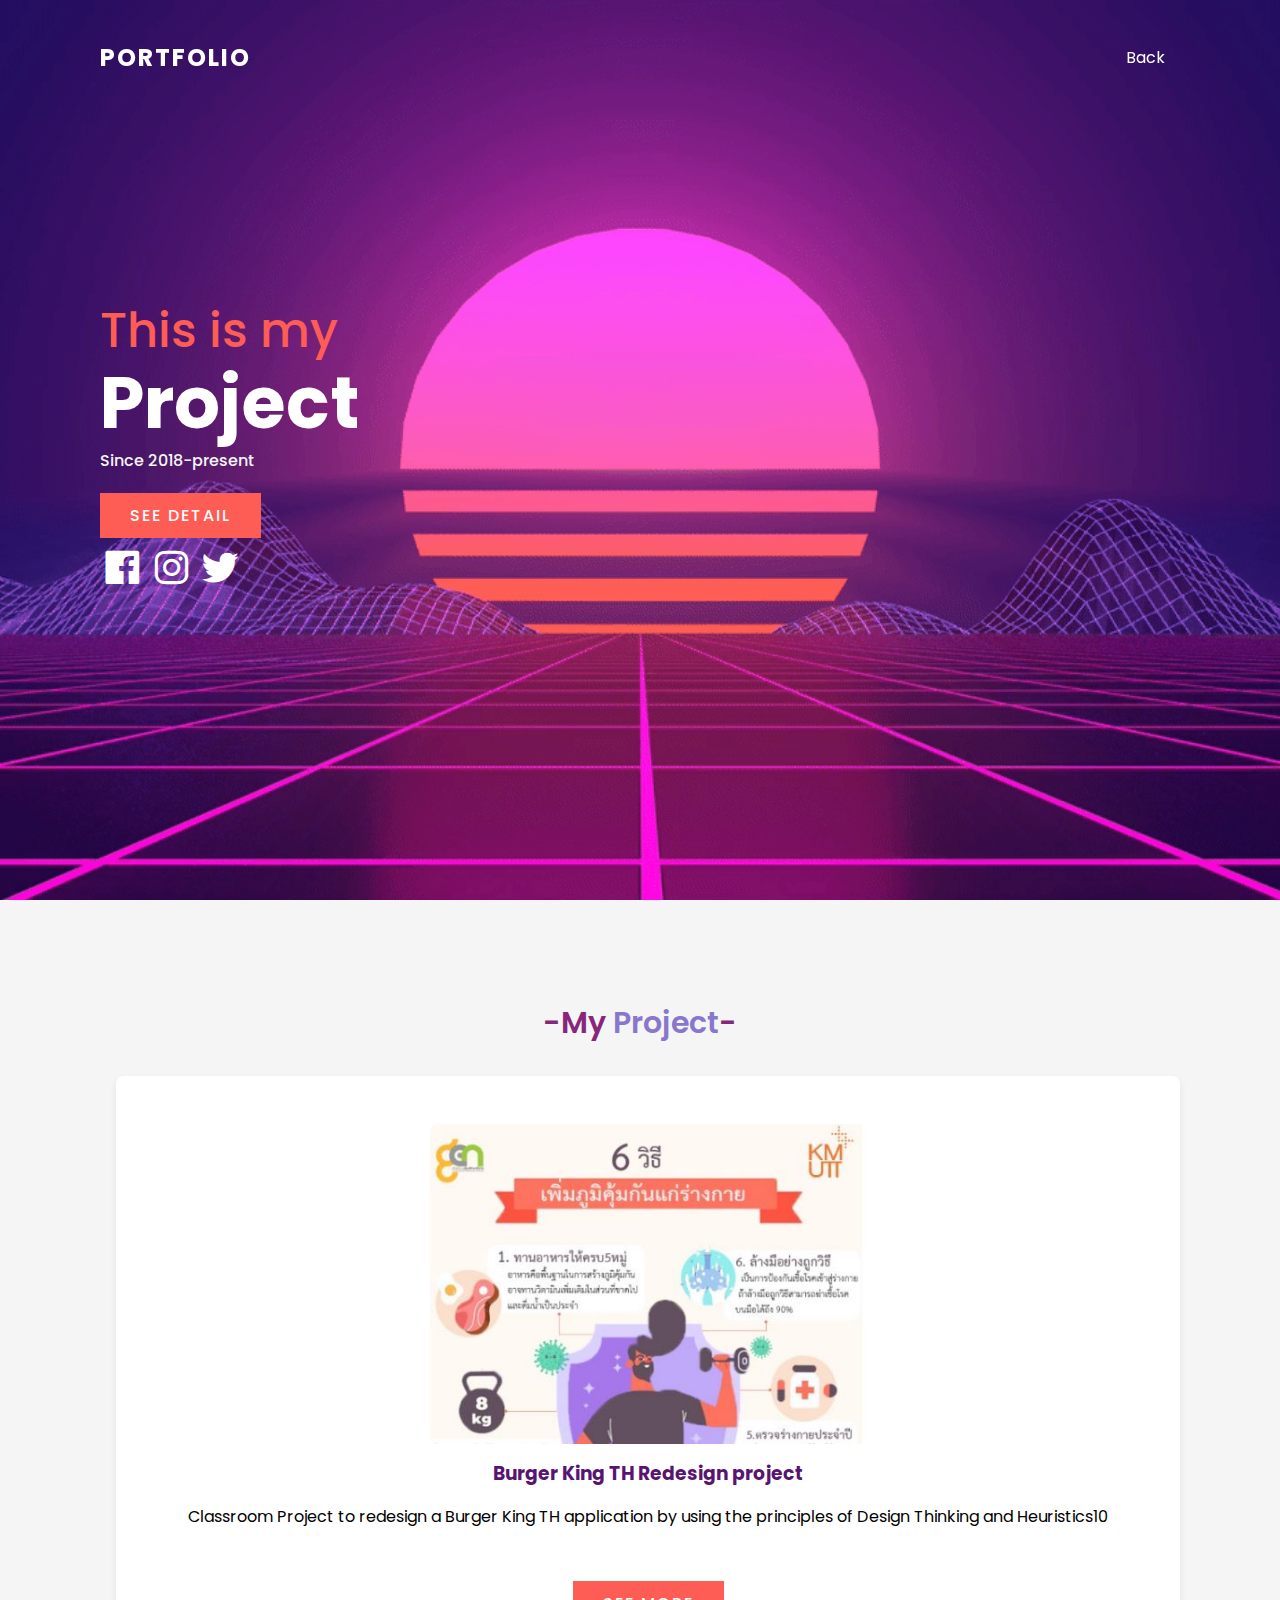
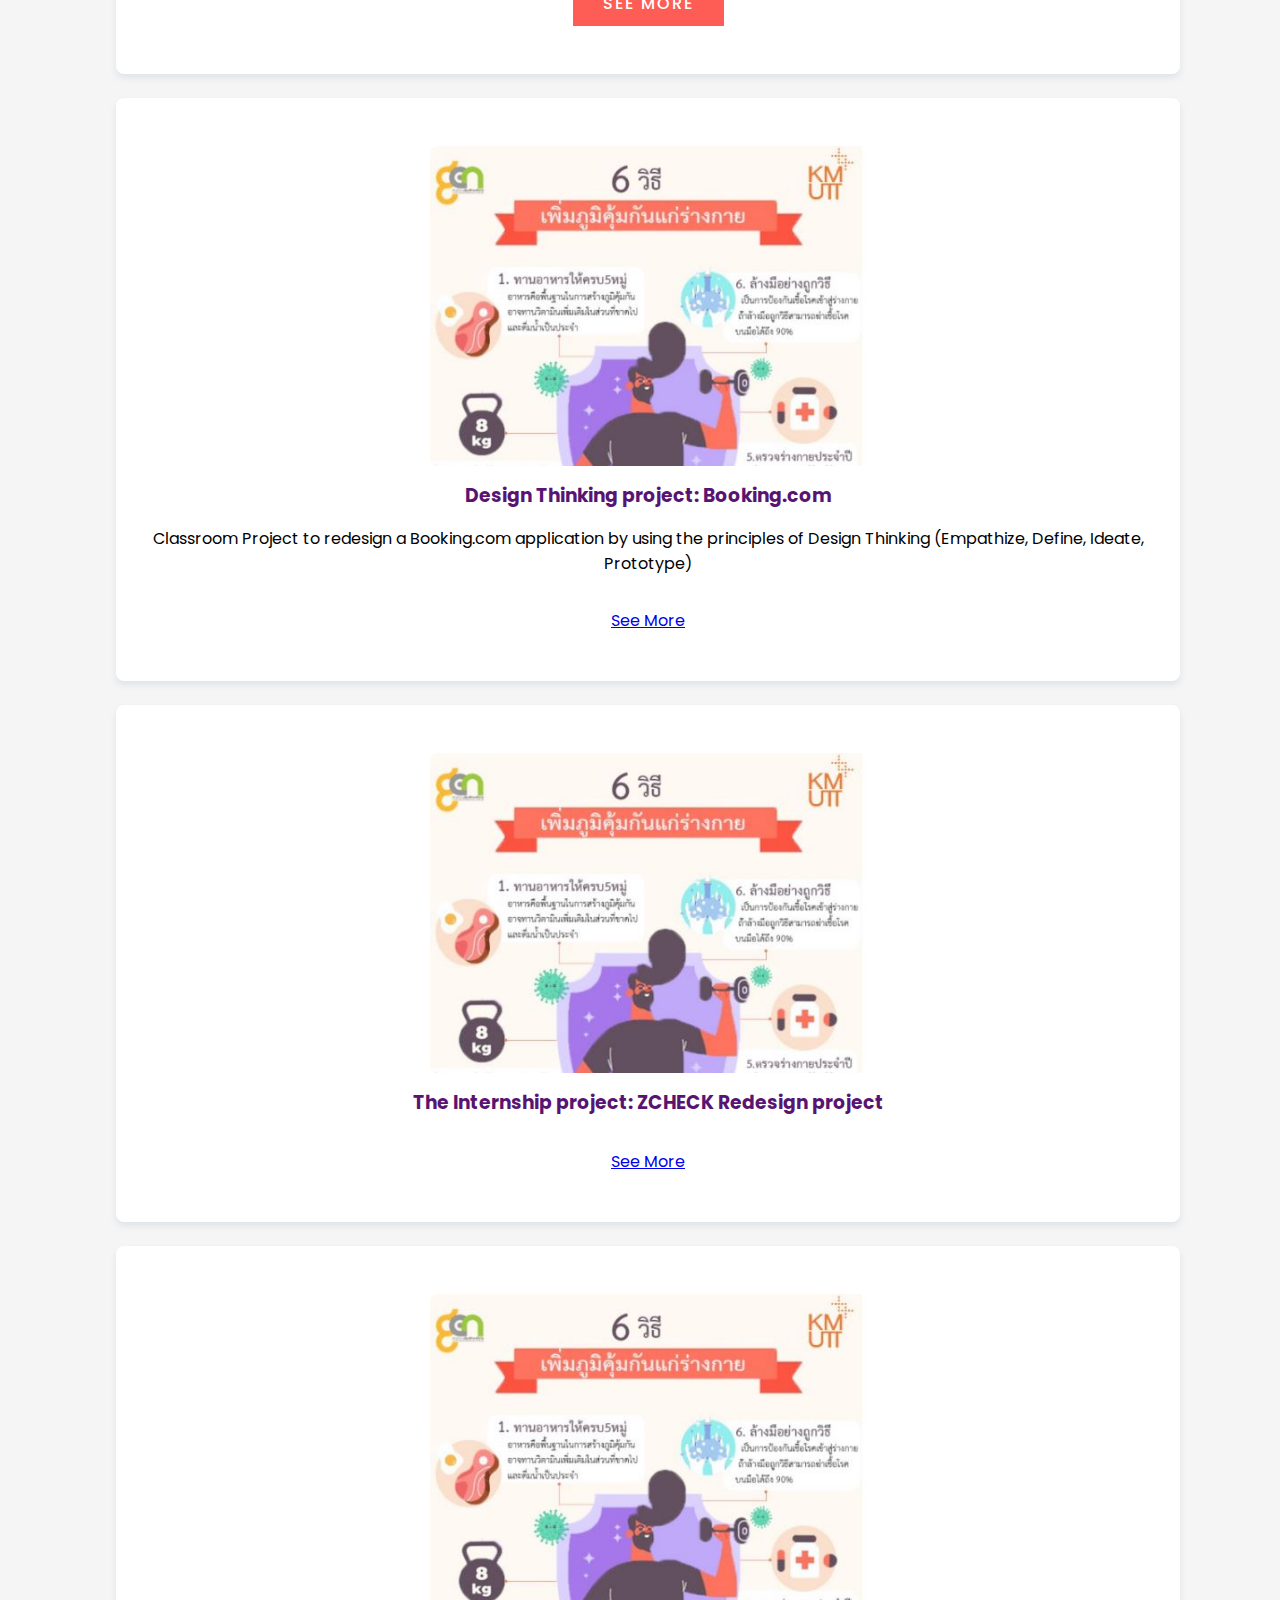
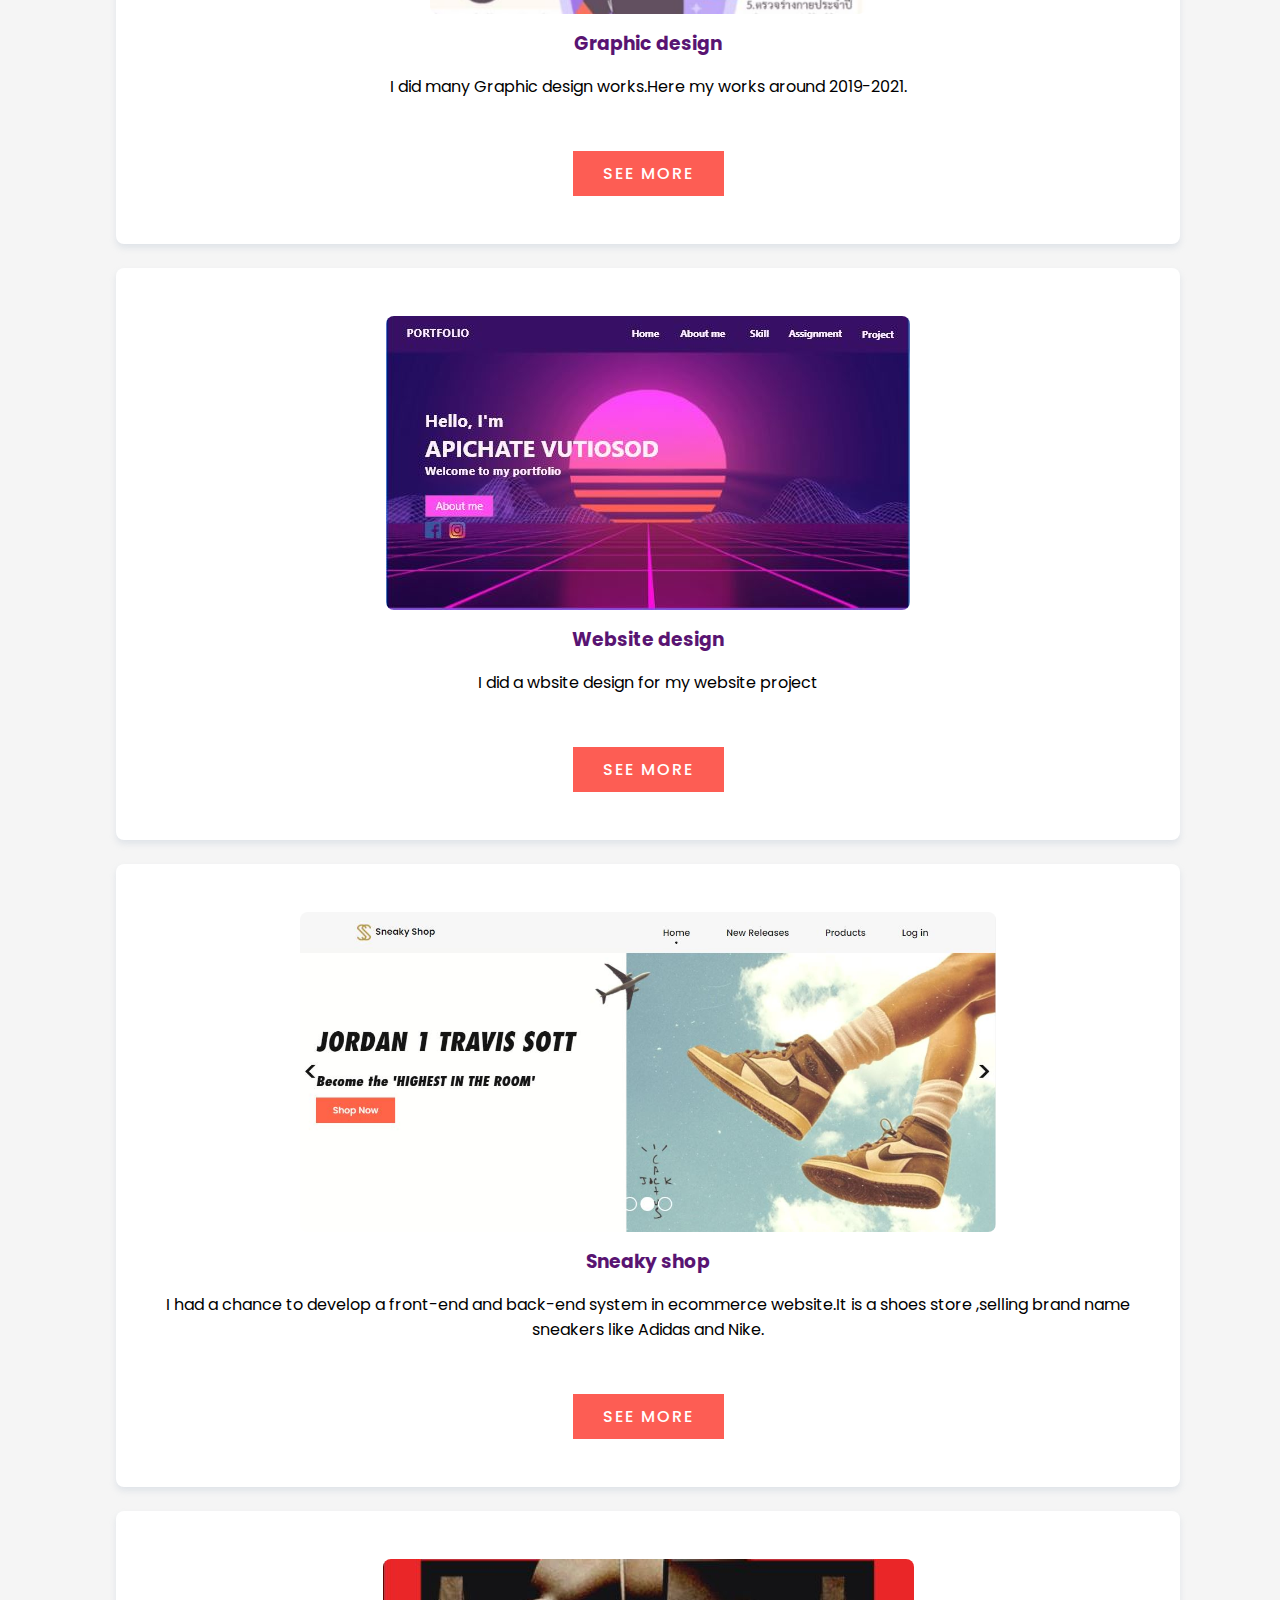
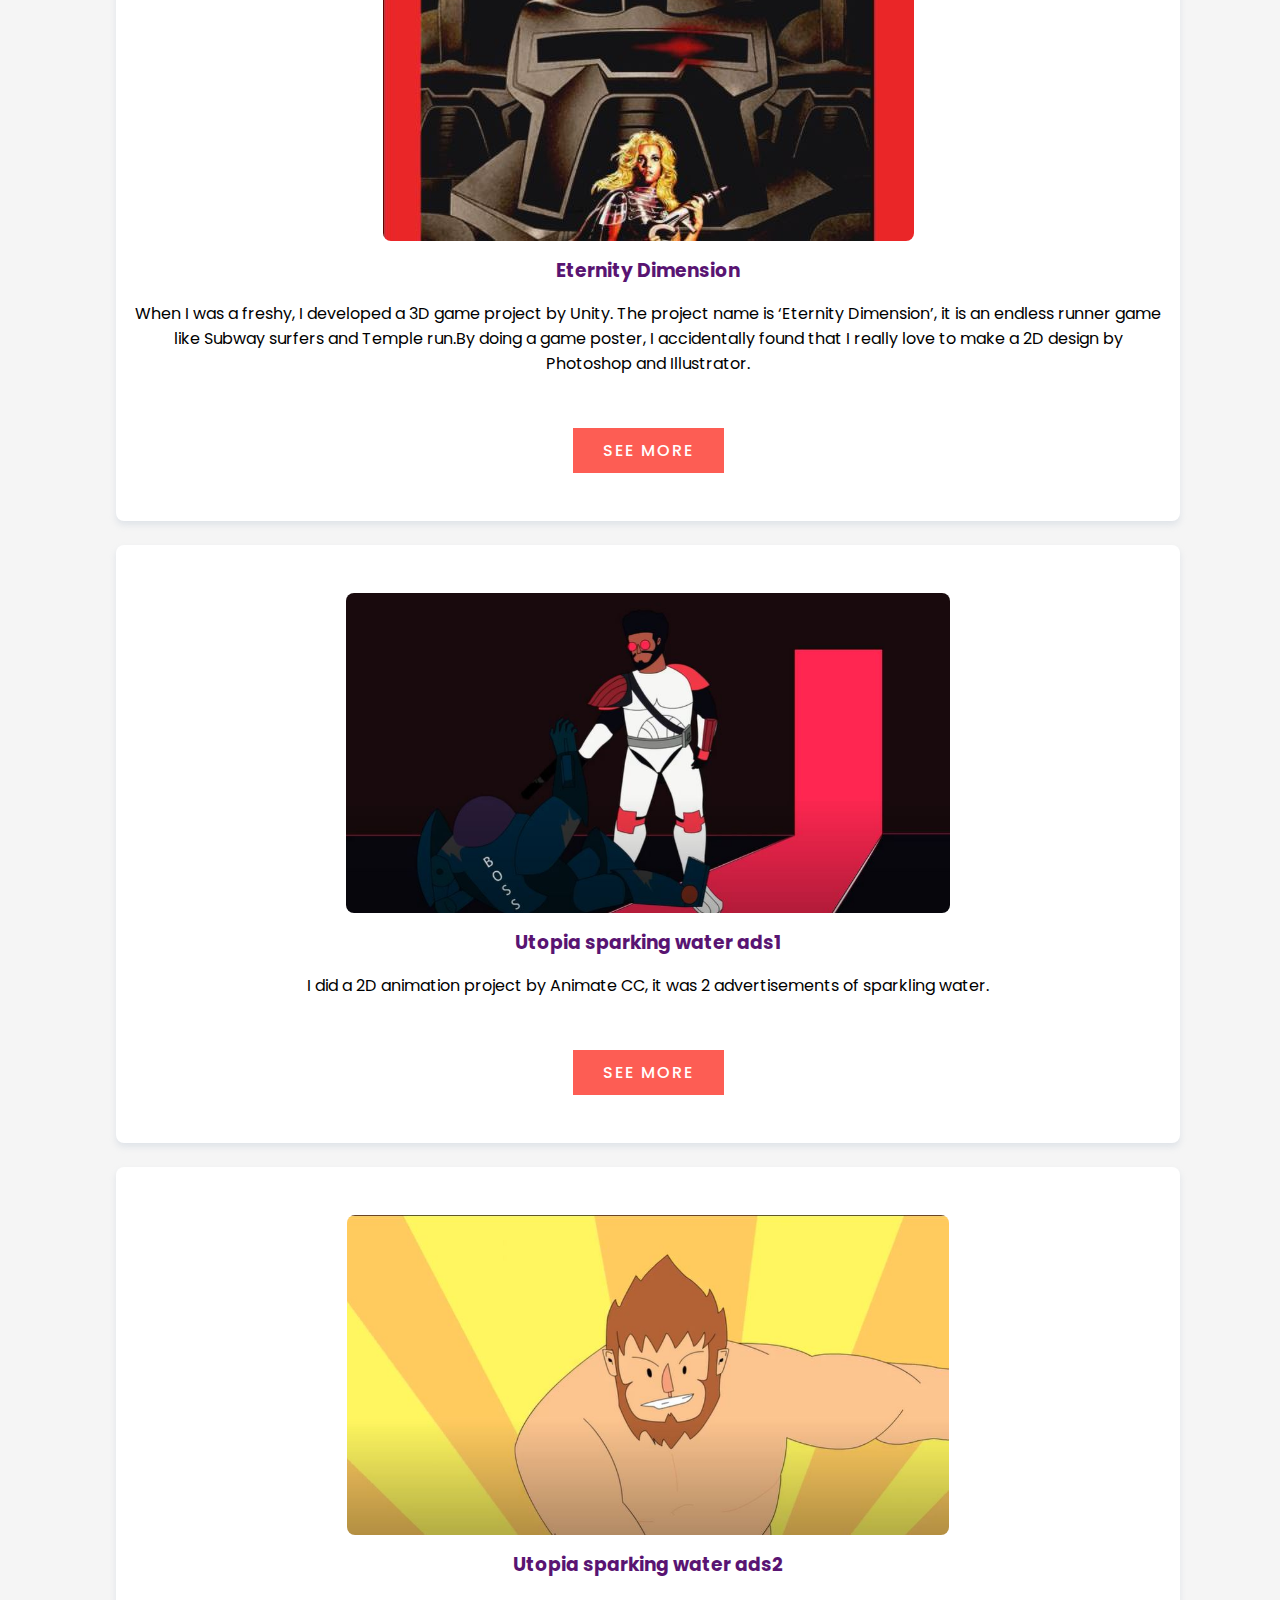
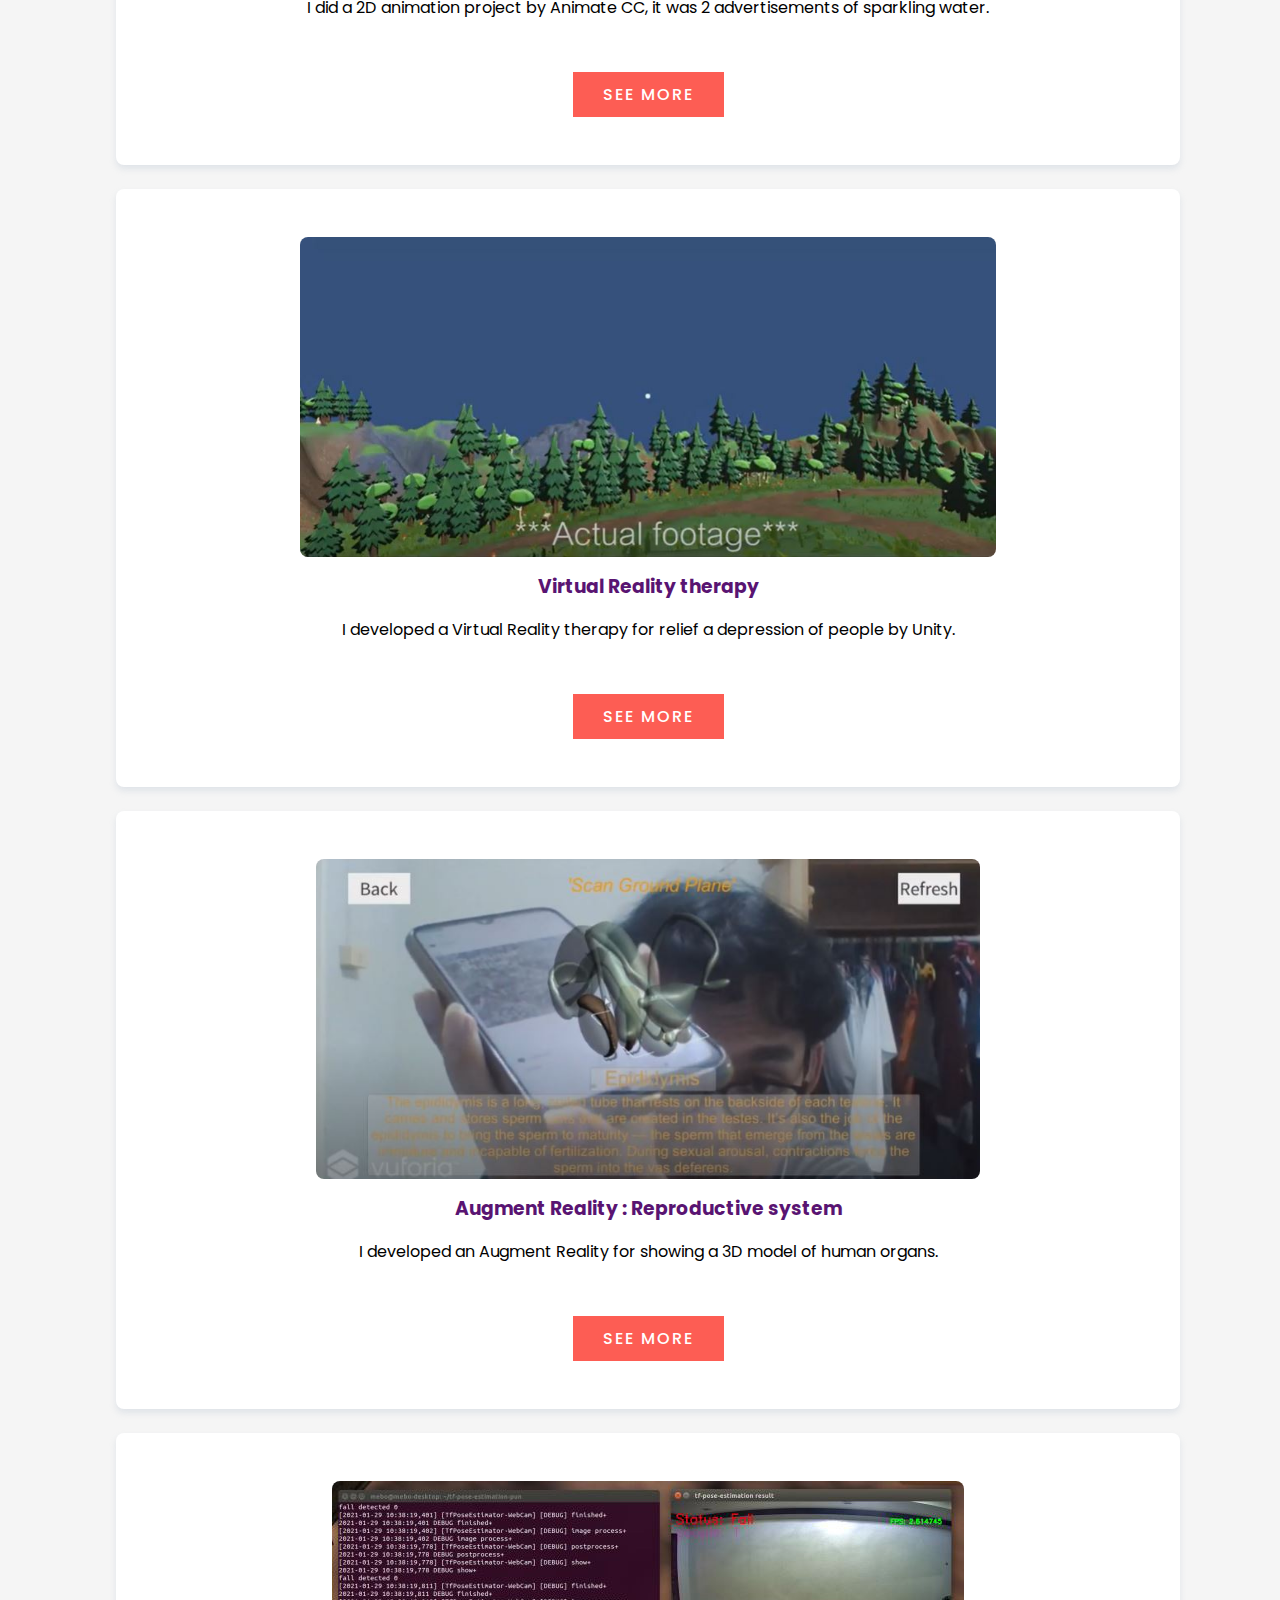
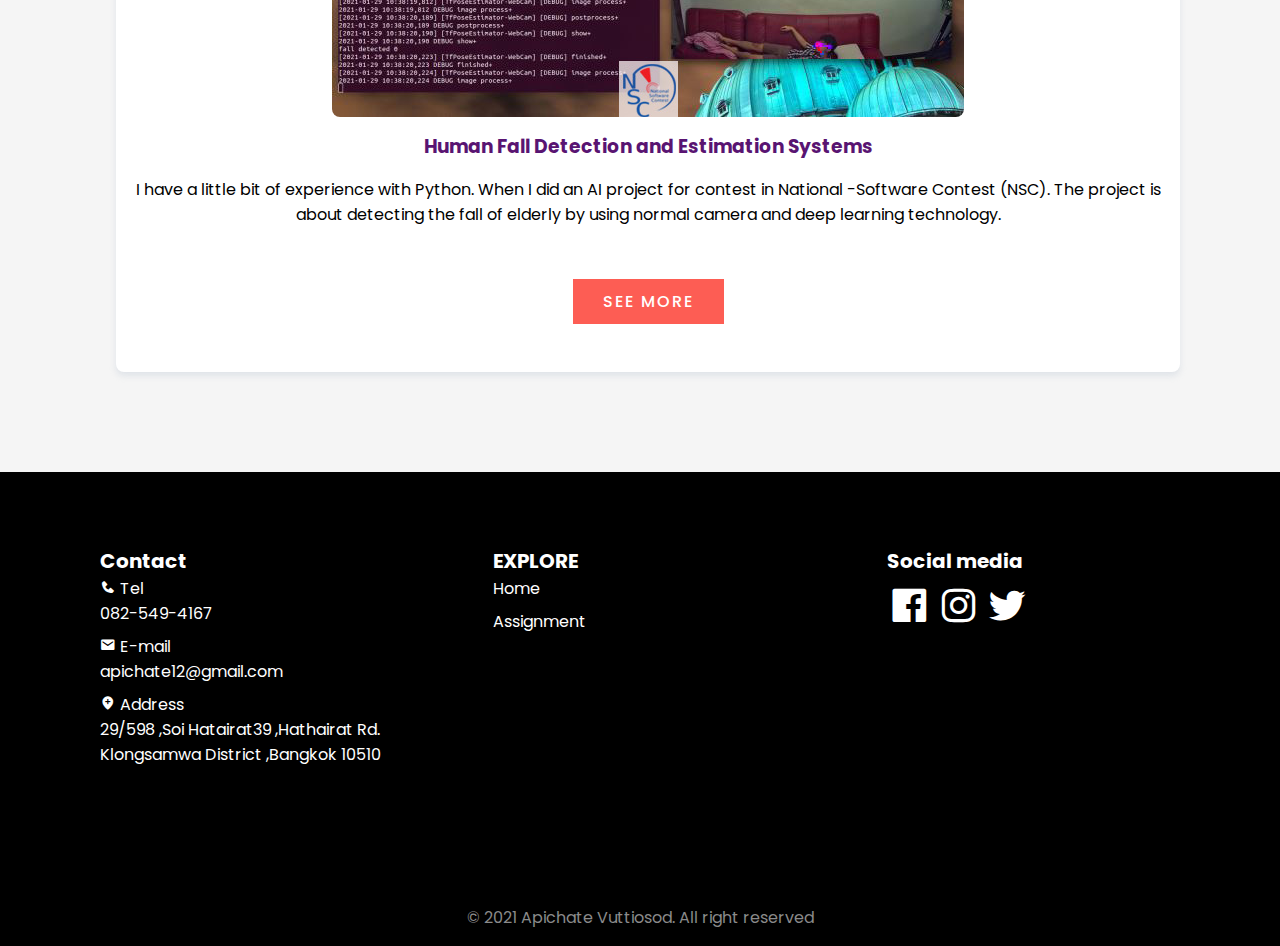
==== project.html @ 499af46f "Update project.html" ====
<!DOCTYPE html>
<html lang="en">
<head>
    <meta charset="UTF-8">
    <meta http-equiv="X-UA-Compatible" content="IE=edge">
    <meta name="viewport" content="width=device-width, initial-scale=1.0">

    <link rel="stylesheet" href="style.css">
    <link rel="stylesheet" href="./css/swiper-bundle.min.css">
    <link href='https://cdn.jsdelivr.net/npm/boxicons@2.0.5/css/boxicons.min.css' rel='stylesheet'>
    <title>Project</title>

</head>
<body>

    <!--=============START OF HEADER===================-->
    <header>
        <a href="#home" class="logo">Portfolio</a>
        <div class="toggle" onclick="toggleMenu();"></div>
        <ul class="menu">
            <li><a href="index.html">Back</a></li>
        </ul>
    </header>
    <!--=============END OF HEADER===================-->

    <!--=============START OF BANNER===================-->
    <section class="banner" id="home">
        <div class="textBox">
            <h2>This is my<br><span class="pink">Project</h2>
            <h3>Since 2018-present</h3>
            <a href="#skill" class="btn">See Detail</a>
            <div class="home_social">
                <a href="https://www.facebook.com/apichate.vuttiosod/" target="_blank" class="home__social-icon"><i class='bx bxl-facebook-square'></i></a>
                <a href="https://www.instagram.com/frongy_z/" target="_blank" class="home__social-icon"><i class='bx bxl-instagram'></i></a>
                <a href="https://twitter.com/" target="_blank" class="home__social-icon"><i class='bx bxl-twitter'></i></a>
            </div>
        </div>
    </section>
    <!--=============END OF BANNER===================-->

    <!--=============START OF ASSIGMENT===================-->
    <section class="services" id="skill">
        <div class="heading">
            <h2>-My <span class="pink">Project</span>-</h2>
        </div>
        <div class="services__container grid">
            <div class="services__data">
                <img class="assign__pic" src="gra.JPG">
                <h3 class="services__title3">Burger King TH Redesign project</h3>
                <p class ="services__description">Classroom Project to redesign a  Burger King TH application by using the principles of Design Thinking and Heuristics10</p>
                <a href="https://www.figma.com/proto/ci8PG3dCfGc6OOJRVJrHEG/Final-Project-Buger-King-Thailand-657%2C679?node-id=260%3A1069&scaling=min-zoom&page-id=262%3A472&starting-point-node-id=260%3A3687&show-proto-sidebar=1" class="btn">See More</a>
            </div>
            <div class="services__data">
                <img class="assign__pic" src="gra.JPG">
                <h3 class="services__title3">Design Thinking project: Booking.com</h3>
                <p class ="services__description">Classroom Project to redesign a  Booking.com application by using the principles of Design Thinking (Empathize, Define, Ideate, Prototype)</p>
                <a href="https://www.figma.com/file/JAjIXawhHLedbuqpfHHE0v/UXUI-Mid-Project?node-id=0"btn">See More</a>
            </div>
            <div class="services__data">
                <img class="assign__pic" src="gra.JPG">
                <h3 class="services__title3">The Internship project: ZCHECK Redesign project</h3>
                <p class ="services__description"></p>
                <a href="https://www.figma.com/file/pjJHukIp7fddpWYIFH4FFM/UX%2FUI"btn">See More</a>
            </div>
            <div class="services__data">
                <img class="assign__pic" src="gra.JPG">
                <h3 class="services__title3">Graphic design</h3>
                <p class ="services__description">I did many Graphic design works.Here my works around 2019-2021.</p>
                <a href="https://drive.google.com/drive/folders/18sPMv0qWN7cf6qJt-UYywOiHq2ysg9RT?usp=sharing" class="btn">See More</a>
            </div>
            <div class="services__data">
                <img class="assign__pic" src="web.JPG">
                <h3 class="services__title3">Website design</h3>
                <p class ="services__description">I did a wbsite design for my website project</p>
                <a href="https://drive.google.com/drive/folders/1VZEP7x8_qX1UwWi5lYWkeJFKpO0S7Bua?usp=sharing" class="btn">See More</a>
            </div>
            <div class="services__data">
                <img class="assign__pic" src="shop.JPG">
                <h3 class="services__title3">Sneaky shop</h3>
                <p class ="services__description">I had a chance to develop a front-end and back-end system in ecommerce website.It is a shoes store ,selling brand name sneakers like Adidas and Nike.  </p>
                <a href="https://sneaky-shop.ml/index_login.html" class="btn">See More</a>
            </div>
            <div class="services__data">
                <img class="assign__pic" src="post.JPG">
                <h3 class="services__title3">Eternity Dimension</h3>
                <p class ="services__description">When I was a freshy, I developed a 3D game project by Unity. The project name is ‘Eternity Dimension’, it is an endless runner game like Subway surfers and Temple run.By doing a game poster, I accidentally found that I really love to make a 2D design by Photoshop and Illustrator.</p>
                <a href="https://drive.google.com/drive/folders/1s-oMybtwXHmUOJSaAEQ9Urw2LD9C6fR8?usp=sharing" class="btn">See More</a>
            </div>
            <div class="services__data">
                <img class="assign__pic" src="anime1.JPG">
                <h3 class="services__title3">Utopia sparking water ads1</h3>
                <p class ="services__description">I did a 2D animation project by Animate CC, it was 2 advertisements of sparkling water. </p>
                <a href="https://drive.google.com/file/d/1JKlTzq8IW_oe-JpLM5tlAB_hDV7xWh6H/view?usp=sharing" class="btn">See More</a>
            </div>
            <div class="services__data">
                <img class="assign__pic" src="anime2.JPG">
                <h3 class="services__title3">Utopia sparking water ads2</h3>
                <p class ="services__description">I did a 2D animation project by Animate CC, it was 2 advertisements of sparkling water. </p>
                <a href="https://drive.google.com/file/d/1GKRfRON6Ak25JspGvga9kcfbF8XSQiDQ/view?usp=sharing" class="btn">See More</a>
            </div>
            <div class="services__data">
                <img class="assign__pic" src="vr.JPG">
                <h3 class="services__title3">Virtual Reality therapy </h3>
                <p class ="services__description">I developed a Virtual Reality therapy for relief a depression of people by Unity.</p>
                <a href="https://drive.google.com/file/d/1IKjzWmrNlE8Qa4rXWYuxVw3qdmJi7WTD/view?usp=sharing" class="btn">See More</a>
            </div>
            <div class="services__data">
                <img class="assign__pic" src="ar.JPG">
                <h3 class="services__title3">Augment Reality : Reproductive system</h3>
                <p class ="services__description">I developed an Augment  Reality for showing a 3D model of human organs.</p>
                <a href="https://drive.google.com/file/d/1wsyxBquo2RhNSjuBzpMCFN8wLqCL0SRp/view?usp=sharing" class="btn">See More</a>
            </div>
            <div class="services__data">
                <img class="assign__pic" src="Capture.JPG">
                <h3 class="services__title3">Human Fall Detection and Estimation Systems</h3>
                <p class ="services__description">I have a little bit of experience with Python. When I did an AI project for contest in National -Software Contest (NSC). The project is about detecting the fall of elderly by using normal camera and deep learning technology. </p>
                <a href="https://drive.google.com/drive/folders/1kUnkYfOgPLjc_t3td2mBzvINTGxOLMnW?usp=sharing" class="btn">See More</a>
            </div>

        </div>
    </section>
    <!--=============END OF Assignment===================-->

    <!--=====Start OF FOOTER =====-->
    <!--=====Start OF FOOTER =====-->
    <footer class="footer__sec">
        <div id="footer">
            <div class="footer__box">
                <h3 class="footer__title">Contact</h3>
                <ul>
                    <li class="footer__link"><i class="bx bxs-phone"></i> Tel<p>082-549-4167</p></li>
                    
                    <li class="footer__link"><i class="bx bxs-envelope"></i> E-mail <p>apichate12@gmail.com</p></li>
                    
                    <li class="footer__link"><i class="bx bxs-location-plus"></i> Address<p>29/598 ,Soi Hatairat39 ,Hathairat Rd.<br>
                        Klongsamwa District ,Bangkok 10510
                    </p></li>
                    
                </ul> 
            </div>

            <div class="footer__box">
                <h3 class="footer__title">EXPLORE</h3>
                <ul>
                    <li class="footer__link"><a href="#home" style="color: inherit;
                        text-decoration: inherit;" >Home</a></li>
                    <li class="footer__link"><a href="#skill" style="color: inherit;
                        text-decoration: inherit;">Assignment</a></li>
                </ul>                  
            </div>

            <div class="footer_box">
                <h3 class="footer__title">Social media</h3>
                    <li class="footer__link">
                        <a href="https://www.facebook.com/apichate.vuttiosod/" target="_blank" class="home__social-icon"><i class='bx bxl-facebook-square'></i></a>
                        <a href="https://www.instagram.com/frongy_z/" target="_blank" class="home__social-icon"><i class='bx bxl-instagram'></i></a>
                        <a href="https://twitter.com/" target="_blank" class="home__social-icon"><i class='bx bxl-twitter'></i></a>
                    </i>      
            </div>

        </div>
        <p class="footer__copy">&#169; 2021 Apichate Vuttiosod. All right reserved</p>
    </footer>
    <!--=====END OF FOOTER =====-->
    <script>
        window.addEventListener('scroll',function(){
          var header = document.querySelector('header')
          header.classList.toggle('sticky',window.scrollY>0);
        });
        function toggleMenu(){
          var menuToggle = document.querySelector('.toggle');
          var menu = document.querySelector('.menu');
          menuToggle.classList.toggle('active');
          menu.classList.toggle('active');
        }
    </script>

    <!-- ===== SWIPER JS ===== -->
    <script src="./js/swiper-bundle.min.js"></script>
    
    <!--===== MAIN JS =====-->
    <script src="./js/main.js"></script>

</body>
</html>
---- style.css ----
@import url('https://fonts.googleapis.com/css2?family=Poppins:wght@400;500;600;700&display=swap');
* {
  margin: 0;
  padding: 0;
  box-sizing: border-box;
  font-family: 'Poppins', sans-serif;
  scroll-behavior: smooth;
}
section {
  padding: 100px;
}
/*=============================Banner==================================*/
.banner {
  position: relative;
  min-height: 100vh;
  background: url('ClearCarelessBeagle-size_restricted.gif');
  background-size: cover;
  background-position: center center;
  background-repeat: no-repeat;

  display: flex;
  justify-content: space-between;
  align-items: center;
}
.banner h2 {
  font-size: 3em;
  color: #fd5d54;
  font-weight: 500;
  line-height: 1.5em;
}
.banner h2 span {
  font-size: 1.5em;
  font-weight: 700;
}
.banner h3 {
  font-size: 1em;
  color: whitesmoke;
  font-weight: 500;
}
.banner p {
  color: whitesmoke;
}
.btn {
  position: relative;
  background: #fd5d54;
  display: inline-block;
  color: #fff;
  margin-top: 20px;
  padding: 10px 30px;
  text-transform: uppercase;
  text-decoration: none;
  letter-spacing: 2px;
  font-weight: 500;
}
.btn:hover {
  background: #e44840;
  color: #fff;
}
.banner .textBox .pink {
  color: #fff;
}
.banner .textBox .violet {
  color: #fff;
}
.banner .textBox .home__social {
  display: flex;
  flex-direction: column;
  position: relative;
}
.home__social-icon {
  width: max-content;
  font-size: 2.8rem;
  color: #fff;
}
.home__social-icon:hover {
  color: #fd5d54;
}
/*=============================Banner==================================*/

/*=============================Header==================================*/
header {
  position: fixed;
  top: 0;
  left: 0;
  width: 100%;
  padding: 40px 100px;
  z-index: 1000;
  display: flex;
  justify-content: space-between;
  align-items: center;
}
header.sticky {
  background: #591472;
  padding: 20px 100px;
  box-shadow: 0 5px 20px rgba(0, 0, 0, 0, 1);
}
header .logo {
  color: #fff;
  font-size: 24px;
  text-transform: uppercase;
  text-decoration: none;
  font-weight: 700;
  letter-spacing: 2px;
}
header .sticky .logo {
  color: whitesmoke;
}
header ul {
  position: relative;
  display: flex;
}
header ul li {
  position: relative;
  list-style: none;
}
header ul li a {
  position: relative;
  display: inline-block;
  margin: 0 15px;
  color: #fff;
  text-decoration: none;
}
header ul li a:hover {
  color: #fd5d54;
}
header.sticky ul li a {
  color: whitesmoke;
}
header.sticky ul li a:hover {
  color: #fd5d54;
}
.heading h2 {
  font-weight: 600;
  font-size: 30px;
}
/*=============================Banner==================================*/

/*=============================About==================================*/
.about {
  background-color: #111;
}
.heading {
  width: 100%;
  text-align: center;
  margin-bottom: 30px;
}
.heading h2 {
  font-weight: 600;
  font-size: 30px;
  color: #88267c;
}
.heading h2 .pink {
  font-weight: 600;
  font-size: 30px;
  color: #87c;
}
.content.no.flex {
  color: whitesmoke;
  justify-content: space-between;
  text-align: center;
  align-content: center;
}
.contentBox h3 {
  font-size: 24px;
  margin-bottom: 20px;
}
.contentBox h3.italic {
  font-size: 24px;
  margin-bottom: 20px;
  font-weight: lighter;
  font-style: italic;
}
.w50 {
  min-width: 50%;
}
img {
  max-height: 20rem;
  border-radius: 10%;
}
/*=============================Banner==================================*/

/*=============================Assignment+Project==================================*/
.testimonial.bd-container.section {
  background-color: #111;
}
.testimonial__content {
  height: 30px;
  display: grid;
  background-color: #fd5992;
  color: white;
  border-radius: 0.5rem;
  padding: 2rem 1rem;
  text-align: center;
  box-shadow: 5px 10px 10px rgba(47, 10, 13, 0.25);
}
.testimonial__content:hover {
  background-color: #fd5d54;
}
.testimonial__img {
  width: 100%;
  height: auto;
  border-radius: 0.5rem;
  justify-self: center;
  margin-bottom: 0.5rem;
}

.testimonial__client {
  font-size: 0.75rem;
  color: whitesmoke;
  margin-bottom: 1rem;
}

.swiper-pagination {
  position: initial;
}

.swiper-pagination-bullet-active {
  background-color: #591472;
}
.wrapper {
  text-align: center;
}
.wrapper .btn1 {
  position: relative;
  background: #fd5d54;
  display: inline-block;
  color: #fff;
  margin-top: 20px;
  padding: 10px 30px;
  text-transform: uppercase;
  text-decoration: none;
  letter-spacing: 2px;
  font-weight: 500;
  text-align: center;
}
.btn1:hover {
  background: #e44840;
  color: #fff;
}
/*=============================Assignment+Project==================================*/

/*=============================Skill==================================*/
.services {
  background-color: whitesmoke;
}
.services__data {
  padding: 3rem 1rem;
  background-color: #fff;
  border-radius: 0.5rem;
  text-align: center;
  transition: 0.4s;
  box-shadow: 0 4px 6px rgba(174, 190, 205, 0.3);
}
.services__container.grid {
  display: grid;
  gap: 1.5rem;
  padding-left: 1rem;
}
.services__data:hover {
  transform: translateY(-0.5rem);
  box-shadow: 0 6px 8px rgba(174, 190, 205, 0.4);
}
.img {
  /* height: 50%; */
  width: auto;
  max-width: 100%;
}

.services__icon1,
.services__title1 {
  margin-bottom: 1rem;
  color: #fd5d54;
}
.services__icon2,
.services__title2 {
  margin-bottom: 1rem;
  color: #fd5992;
}
.services__icon3,
.services__title3 {
  margin-bottom: 1rem;
  color: #591472;
}
.services__icon4,
.services__title4 {
  margin-bottom: 1rem;
  color: #dfb160;
}

.services__icon1,
.services__icon2,
.services__icon3,
.services__icon4 {
  font-size: 3rem;
}

.services__title {
  font-size: 1.125rem;
}
.services__description {
  margin-bottom: 2rem;
}

/*=============================Interest==================================*/

.services .content {
  color: #fff;
  display: flex;
  justify-content: center;
  flex-wrap: wrap;
  flex-direction: row;
}
.services .content .servicesBx {
  padding: 40px 20px;
  background: #88267c;
  color: #fff;
  max-width: 340px;
  margin: 20px;
  text-align: center;
  transition: 0.5s;
}
.services .content .servicesBx:hover {
  background: #fd5d54;
}
.services .content .servicesBx h2 {
  font-size: 20px;
  font-weight: 600;
}

/*=============================Footer==================================*/
.footer__sec {
  padding: 1.5rem 0 1rem;
  background-color: black;
}
.bd-grid {
  max-width: 1024px;
  display: grid;
  grid-template-columns: 100%;
  column-gap: 2rem;
  width: calc(100% - 2rem);
  margin-left: 8rem;
  margin-right: 1rem;
}
.footer__container {
  grid-template-columns: repeat(auto-fit, minmax(220px, 1fr));
}

.footer__box {
  margin-bottom: 2rem; /*4*/
  color: #fff;
}

.footer__title {
  font-size: 1.25rem;
  color: #fff;
}

.footer__link {
  display: block;
  width: max-content;
  margin-bottom: 0.5rem; /*1*/
}

.footer__social {
  font-size: 1.5rem;
  margin-right: 1.25rem;
}

.footer__copy {
  padding-top: 3rem;
  font-size: 1rem;
  background-color: black;
  color: #8a8a8a;
  text-align: center;
}
.assign__pic{
  max-width: 100%;
  height: auto;
  border-radius: 0.5rem;
  justify-self: center;
  margin-bottom: 0.5rem;
}
/**==================Responsive Part===================**/
@media (max-width: 991px) {
  header,
  header.sticky {
    padding: 20px 50px;
    z-index: 1000;
  }
  .menu {
    position: fixed;
    top: 75px;
    left: -100%;
    display: block;
    padding: 100px 50px;
    text-align: center;
    width: 100%;
    height: 100vh;
    background: #87c;
    color: whitesmoke;
    transition: 0.5s;
    z-index: 999;
    border-top: 1px solid rgba(0, 0, 0, 0, 2);
  }
  .menu.active {
    left: 0;
  }
  header ul li a {
    color: whitesmoke;
    font-size: 24px;
    margin: 10px;
  }
  .toggle {
    background: url('menu.png');
    width: 40px;
    height: 40px;
    background-position: center;
    background-repeat: no-repeat;
    background-size: 30px;
    cursor: pointer;
  }
  .toggle.active {
    width: 40px;
    height: 40px;
    background: url('close.png');
    background-position: center;
    background-repeat: no-repeat;
    background-size: 25px;
    cursor: pointer;
  }
  header.sticky .toggle {
    color: #fd5d54;
  }
  section {
    padding: 100px 50px;
  }
  .banner {
    padding: 150px 50px 100px;
  }
  .banner h3 {
    font-size: 1.5m;
  }
  .btn {
    margin-top: 10px;
    padding: 10px 20px;
    font-size: 16px;
  }
  .heading h2 {
    font-size: 24px;
  }
  .heading h3 {
    font-size: 20px;
  }
  
}

#footer {
  width: 100%;
  display: grid;
  grid-template-columns: max-content max-content max-content;
  gap: 100px;
  padding: 50px 200px;
}

@media (max-width: 1300px) {
  #footer {
    width: 100%;
    display: grid;
    grid-template-columns: 1fr 1fr 1fr;
    gap: 100px;
    padding: 50px 100px;
  }
}

@media (max-width: 1000px) {
  #footer {
    width: 100%;
    display: grid;
    grid-template-columns: 1fr 1fr;
    gap: 50px;
    padding: 50px 100px;
  }
}

@media (max-width: 650px) {
  #footer {
    width: 100%;
    display: grid;
    grid-template-columns: 1fr;
    gap: 50px;
    padding: 50px 100px;
  }
  
}

@media (max-width: 450px) {
  #footer {
    padding: 50px 50px;
  }
  #home .pink,
  #home .violet {
    font-size: 1em;
  }
  #footer p {
    width: 200px;
  }
}

@media (max-width: 300px) {
  #home .pink,
  #home .violet {
    font-size: 0.8em;
  }
  body > header {
    padding: 10px 30px;
  }
}
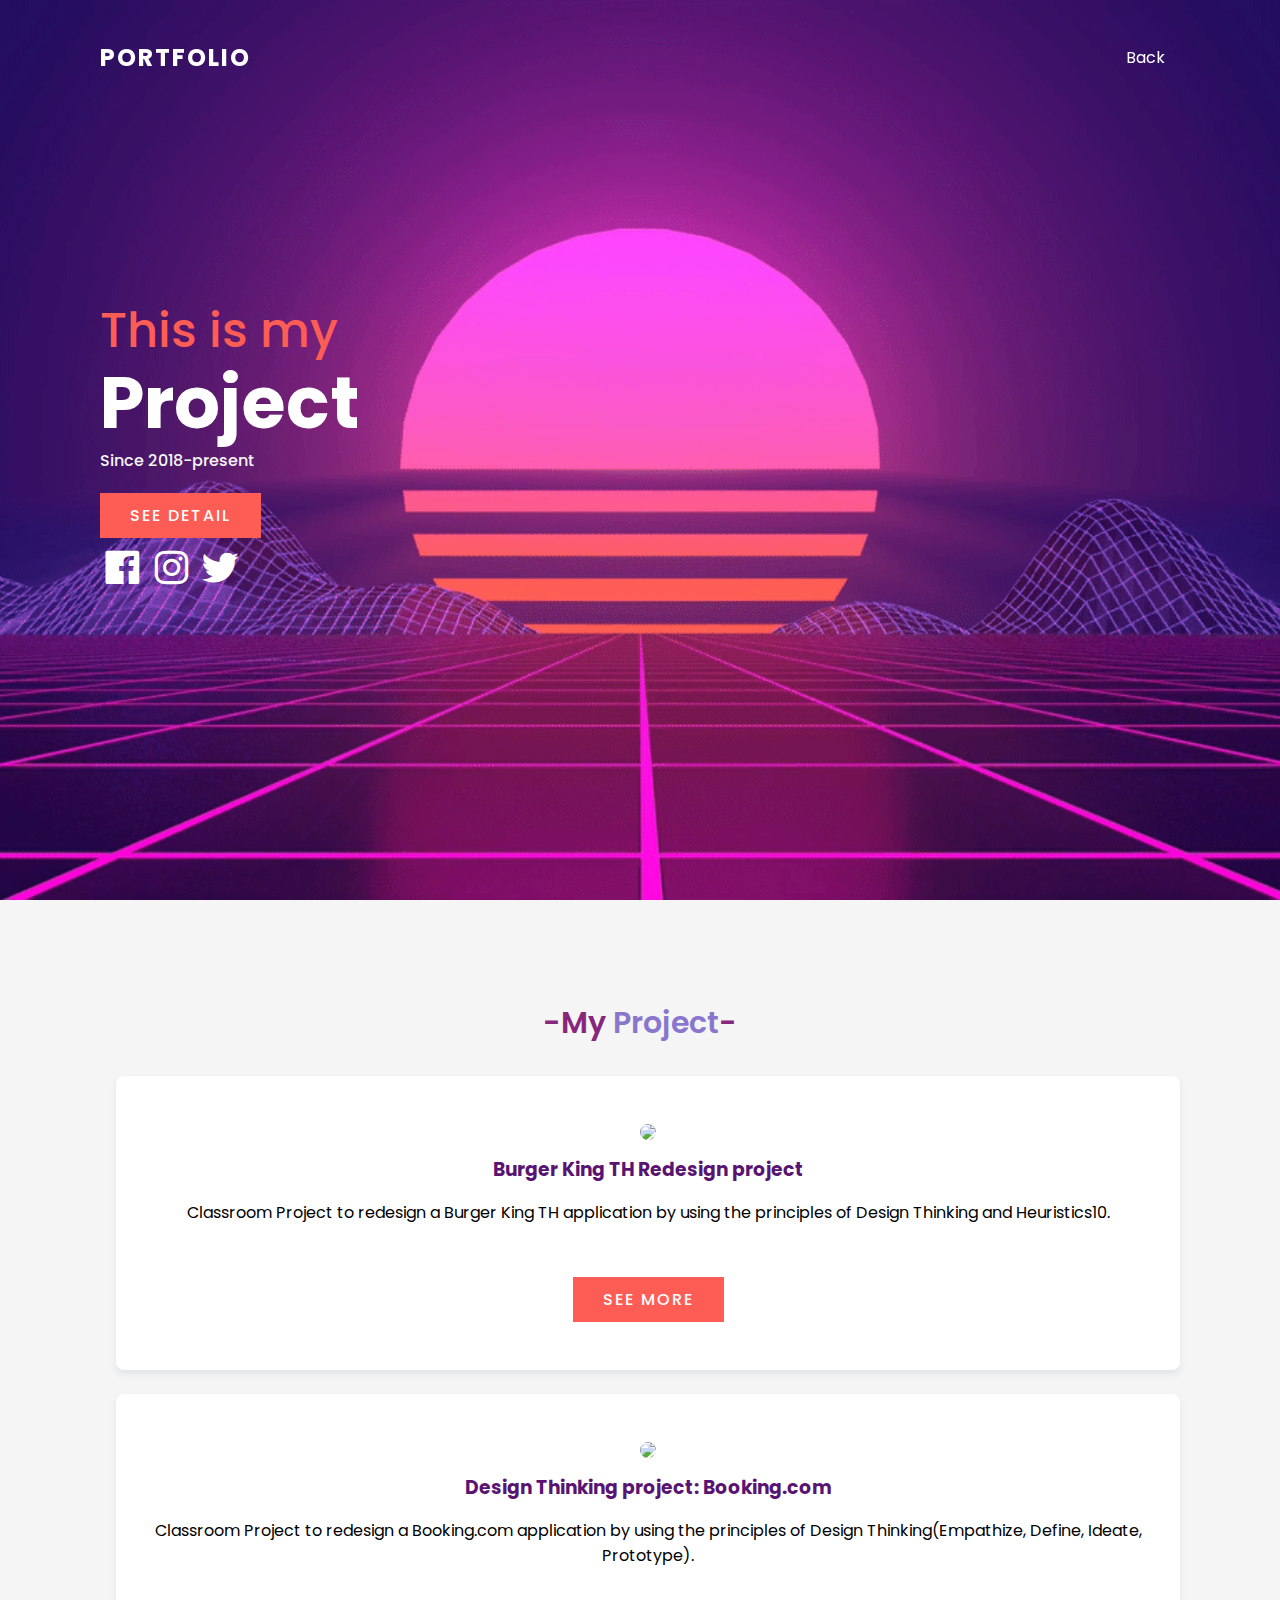
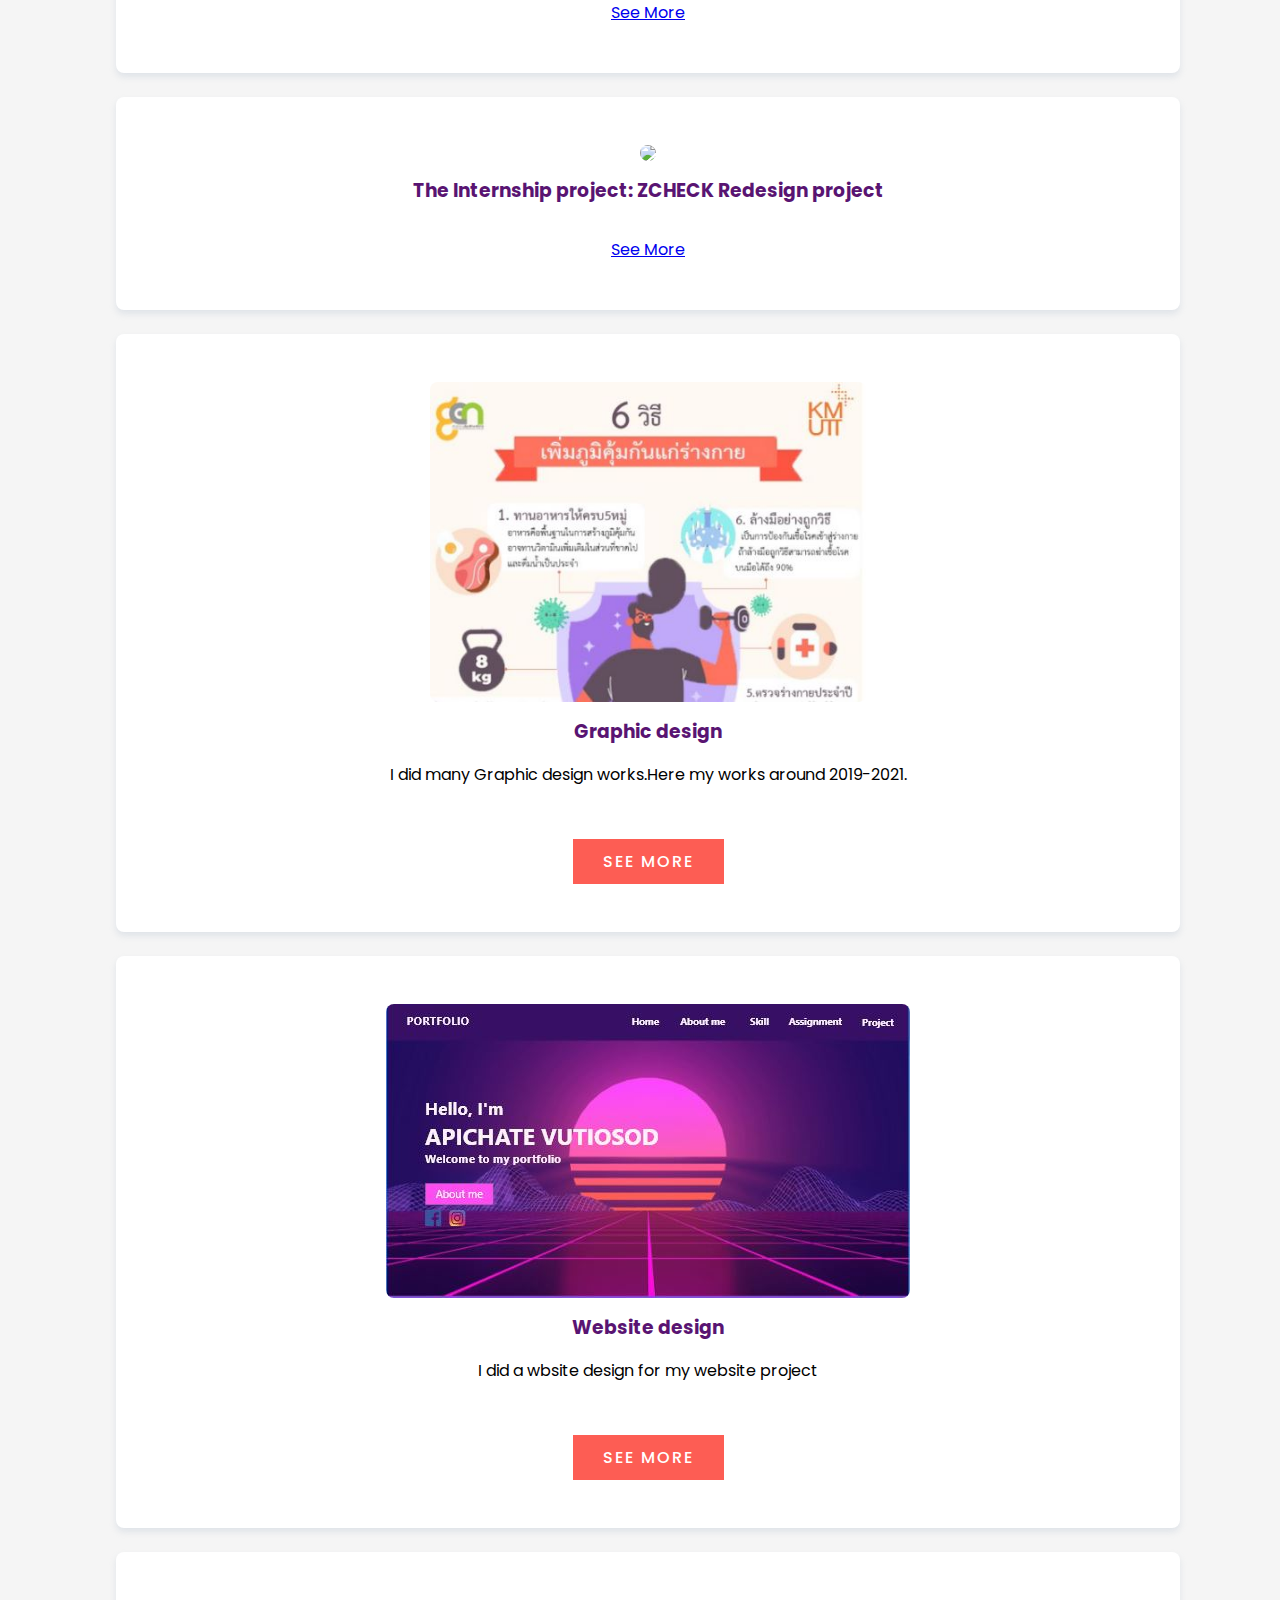
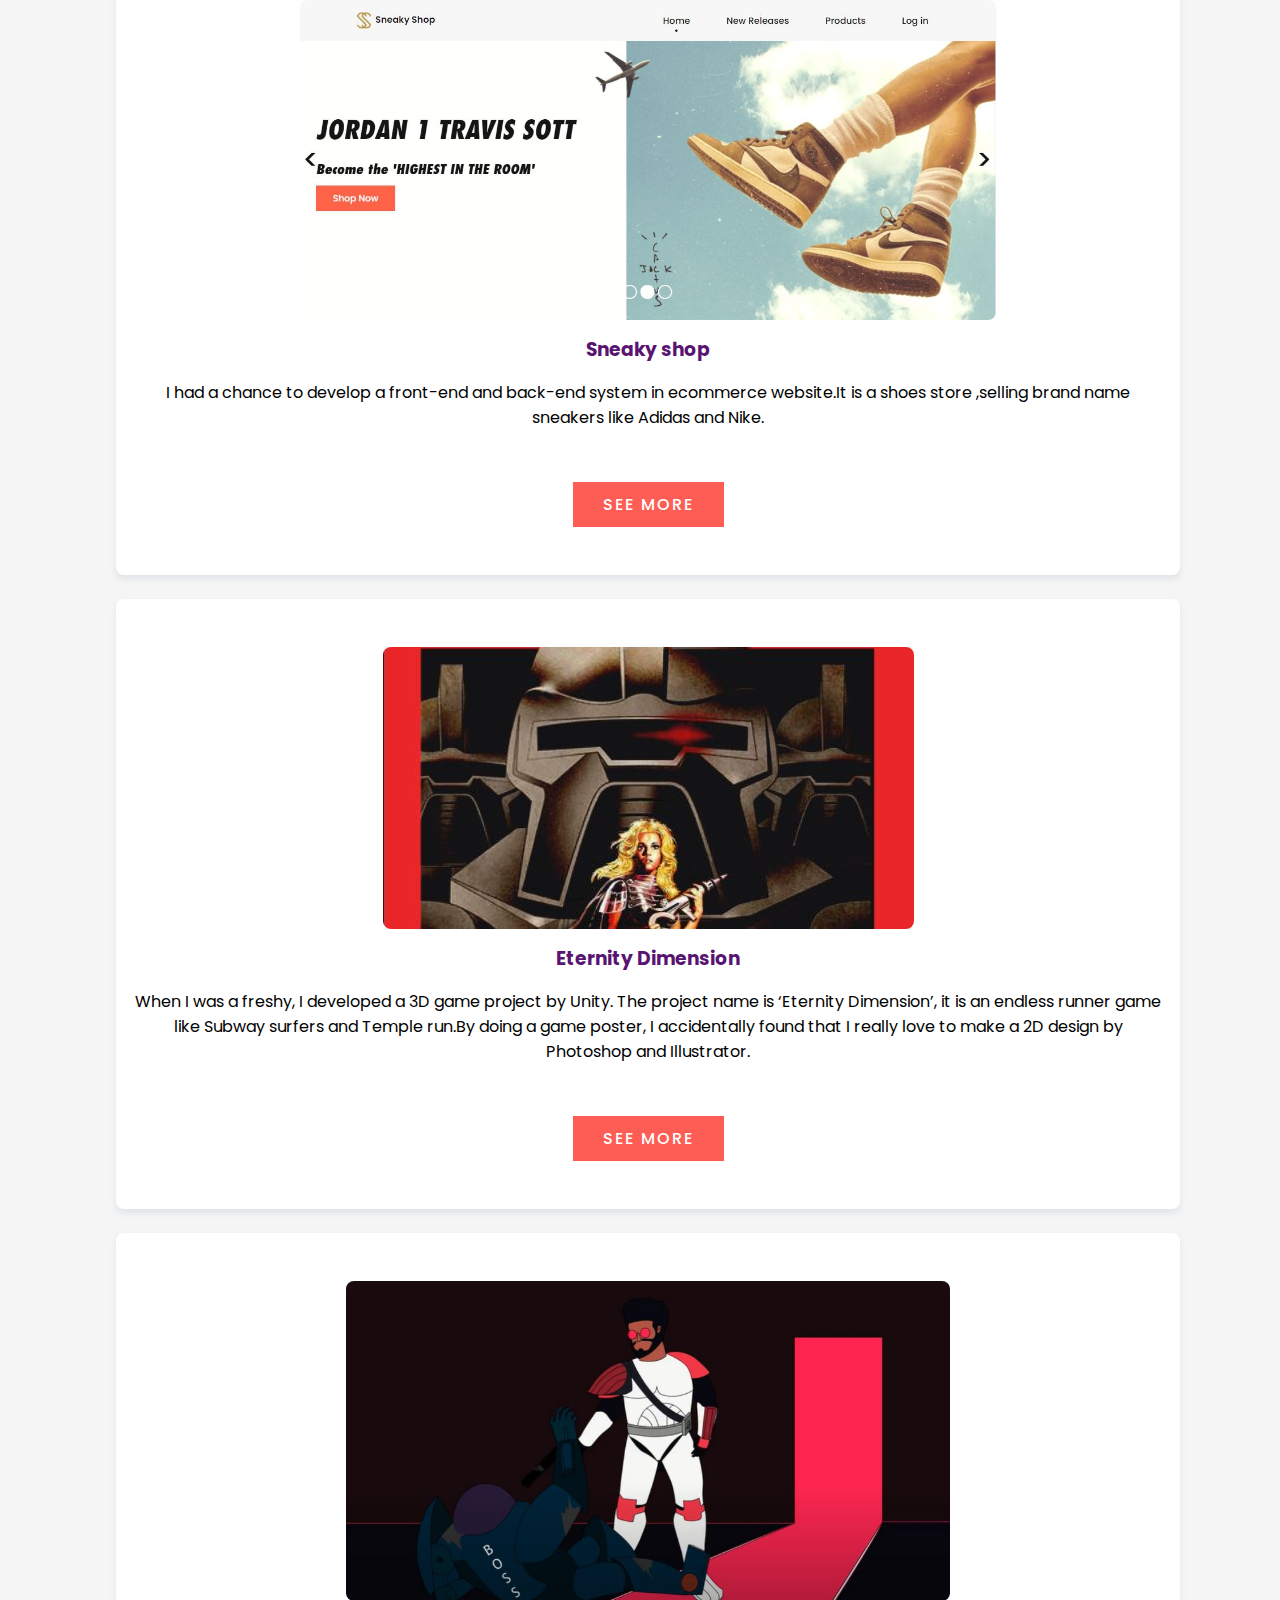
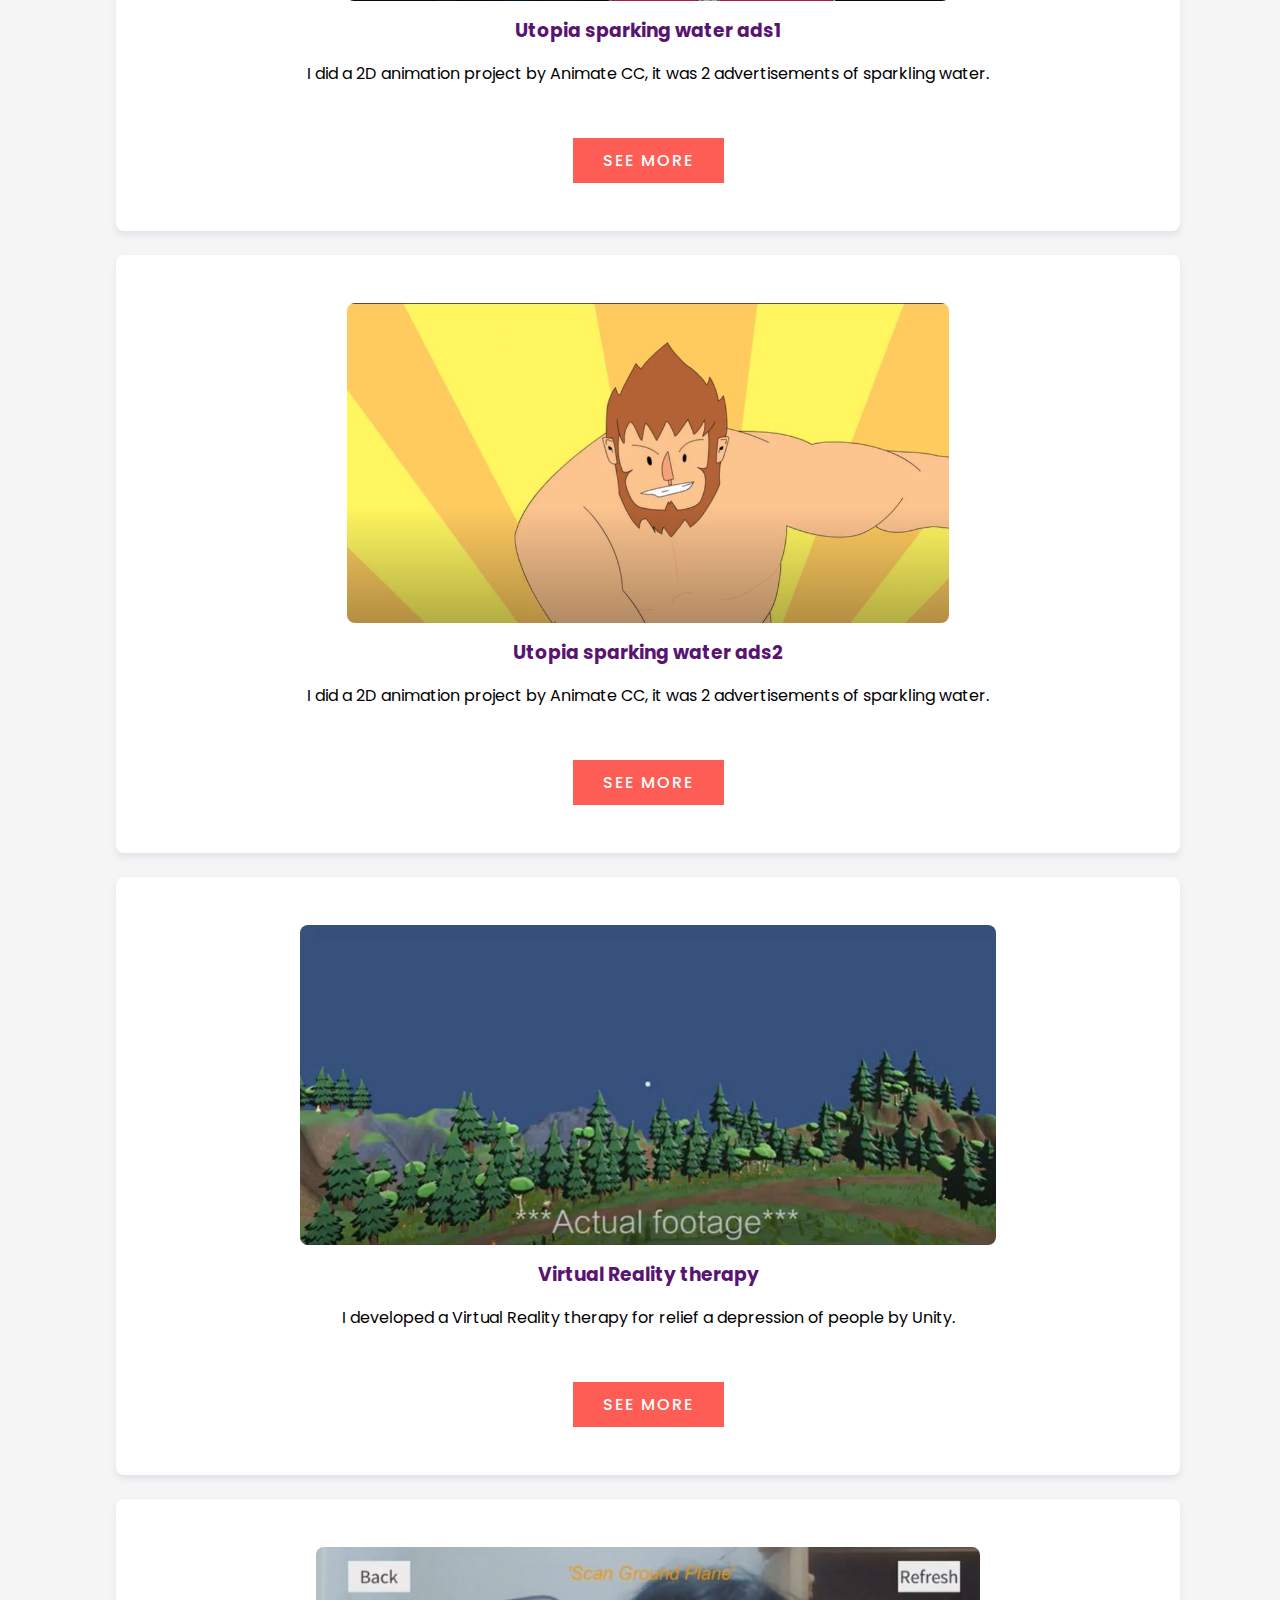
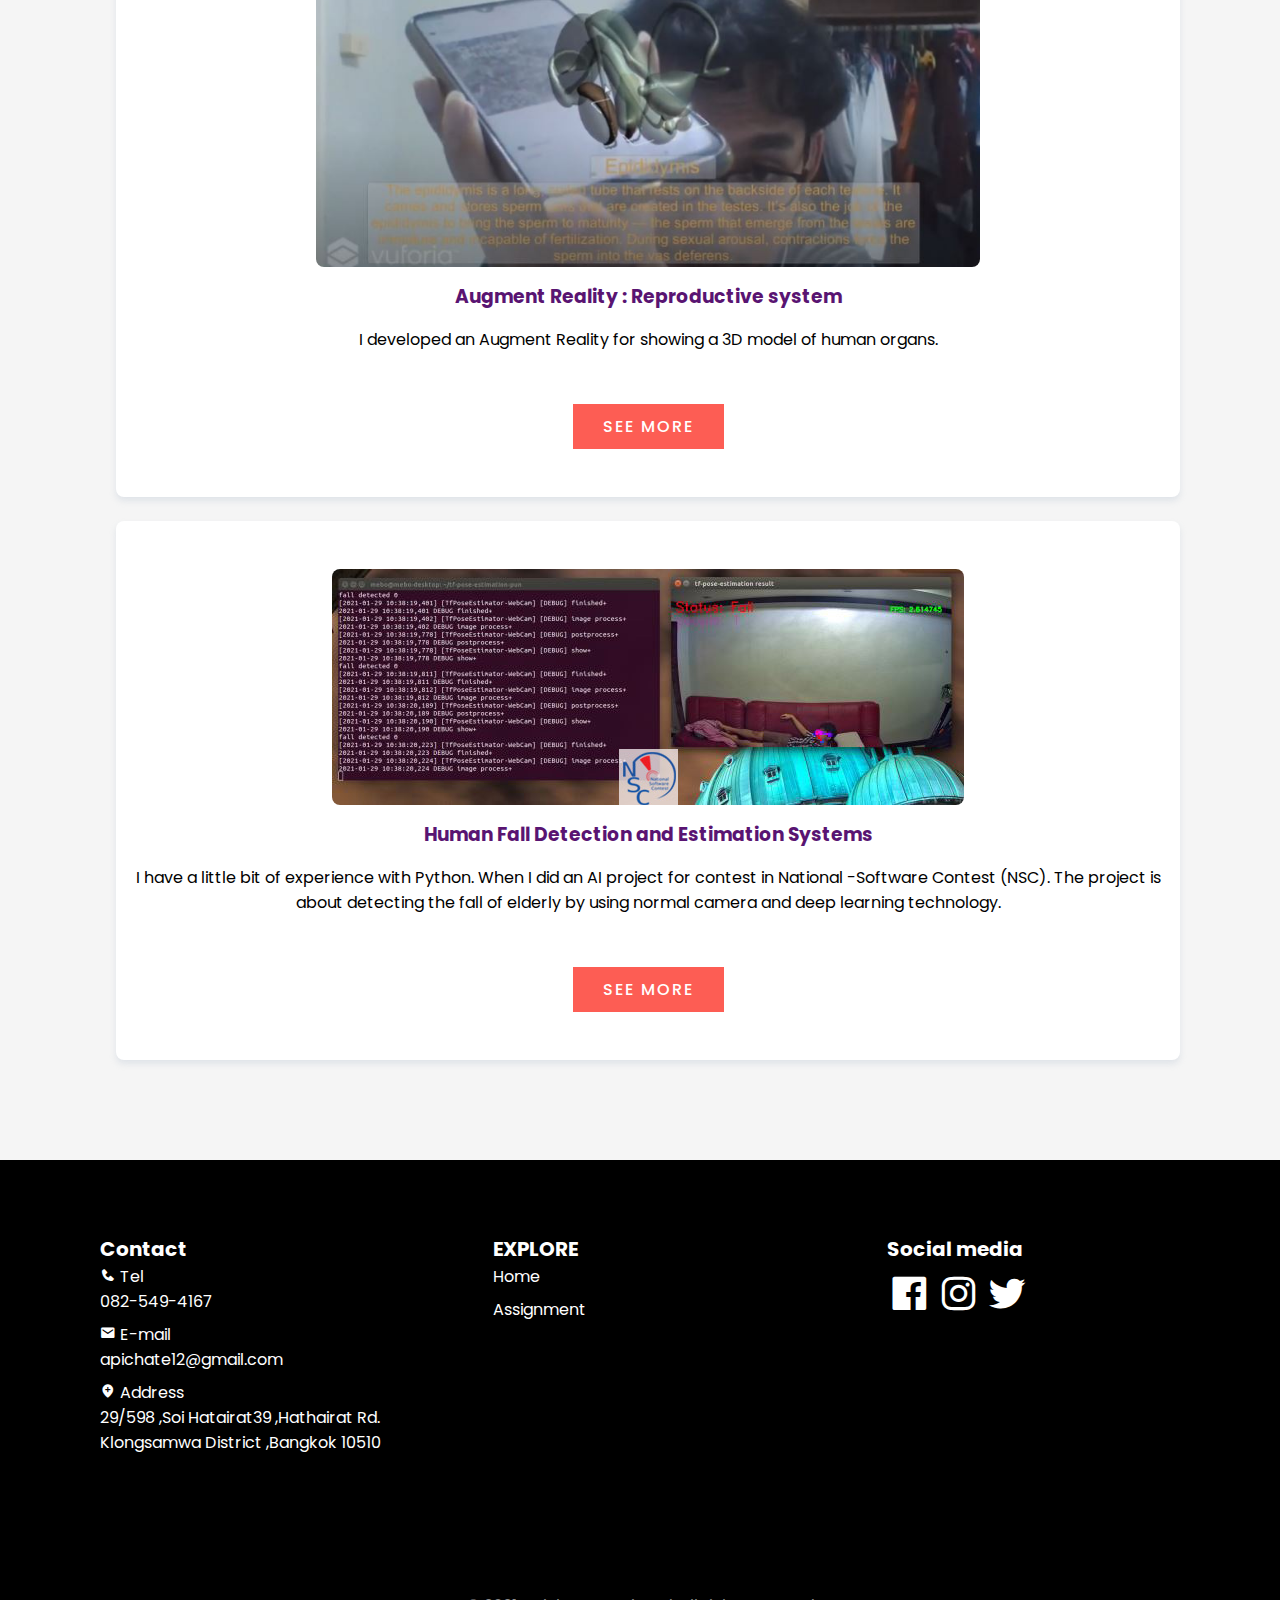
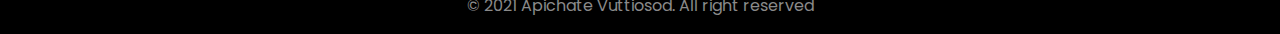
==== commit ffadbf8f: "Update project.html" ====
--- a/project.html
+++ b/project.html
@@ -45,19 +45,19 @@
         </div>
         <div class="services__container grid">
             <div class="services__data">
-                <img class="assign__pic" src="gra.JPG">
+                <img class="assign__pic" src="king.JPG">
                 <h3 class="services__title3">Burger King TH Redesign project</h3>
-                <p class ="services__description">Classroom Project to redesign a  Burger King TH application by using the principles of Design Thinking and Heuristics10</p>
+                <p class ="services__description">Classroom Project to redesign a  Burger King TH application by using the principles of Design Thinking and Heuristics10.</p>
                 <a href="https://www.figma.com/proto/ci8PG3dCfGc6OOJRVJrHEG/Final-Project-Buger-King-Thailand-657%2C679?node-id=260%3A1069&scaling=min-zoom&page-id=262%3A472&starting-point-node-id=260%3A3687&show-proto-sidebar=1" class="btn">See More</a>
             </div>
             <div class="services__data">
-                <img class="assign__pic" src="gra.JPG">
+                <img class="assign__pic" src="booking.JPG">
                 <h3 class="services__title3">Design Thinking project: Booking.com</h3>
-                <p class ="services__description">Classroom Project to redesign a  Booking.com application by using the principles of Design Thinking (Empathize, Define, Ideate, Prototype)</p>
+                <p class ="services__description">Classroom Project to redesign a  Booking.com application by using the principles of Design Thinking(Empathize, Define, Ideate, Prototype).</p>
                 <a href="https://www.figma.com/file/JAjIXawhHLedbuqpfHHE0v/UXUI-Mid-Project?node-id=0"btn">See More</a>
             </div>
             <div class="services__data">
-                <img class="assign__pic" src="gra.JPG">
+                <img class="assign__pic" src="zcheck.JPG">
                 <h3 class="services__title3">The Internship project: ZCHECK Redesign project</h3>
                 <p class ="services__description"></p>
                 <a href="https://www.figma.com/file/pjJHukIp7fddpWYIFH4FFM/UX%2FUI"btn">See More</a>
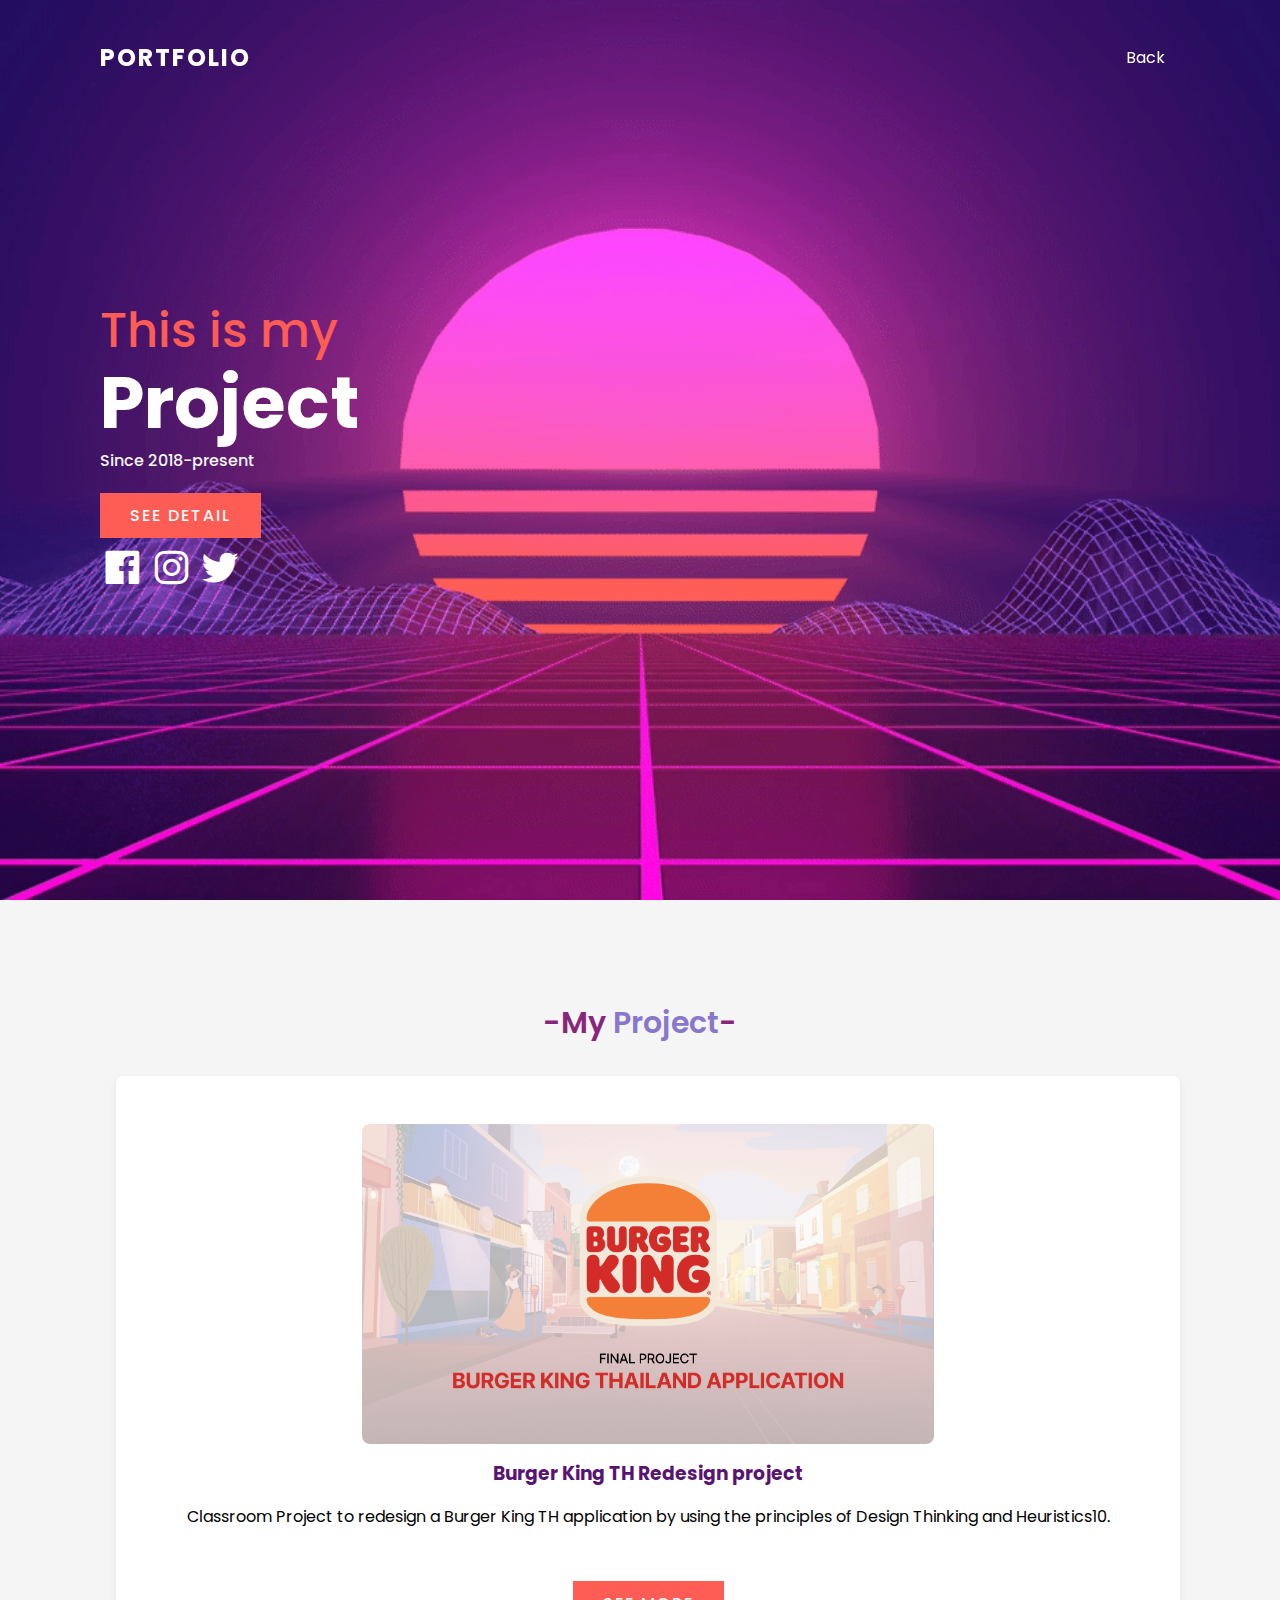
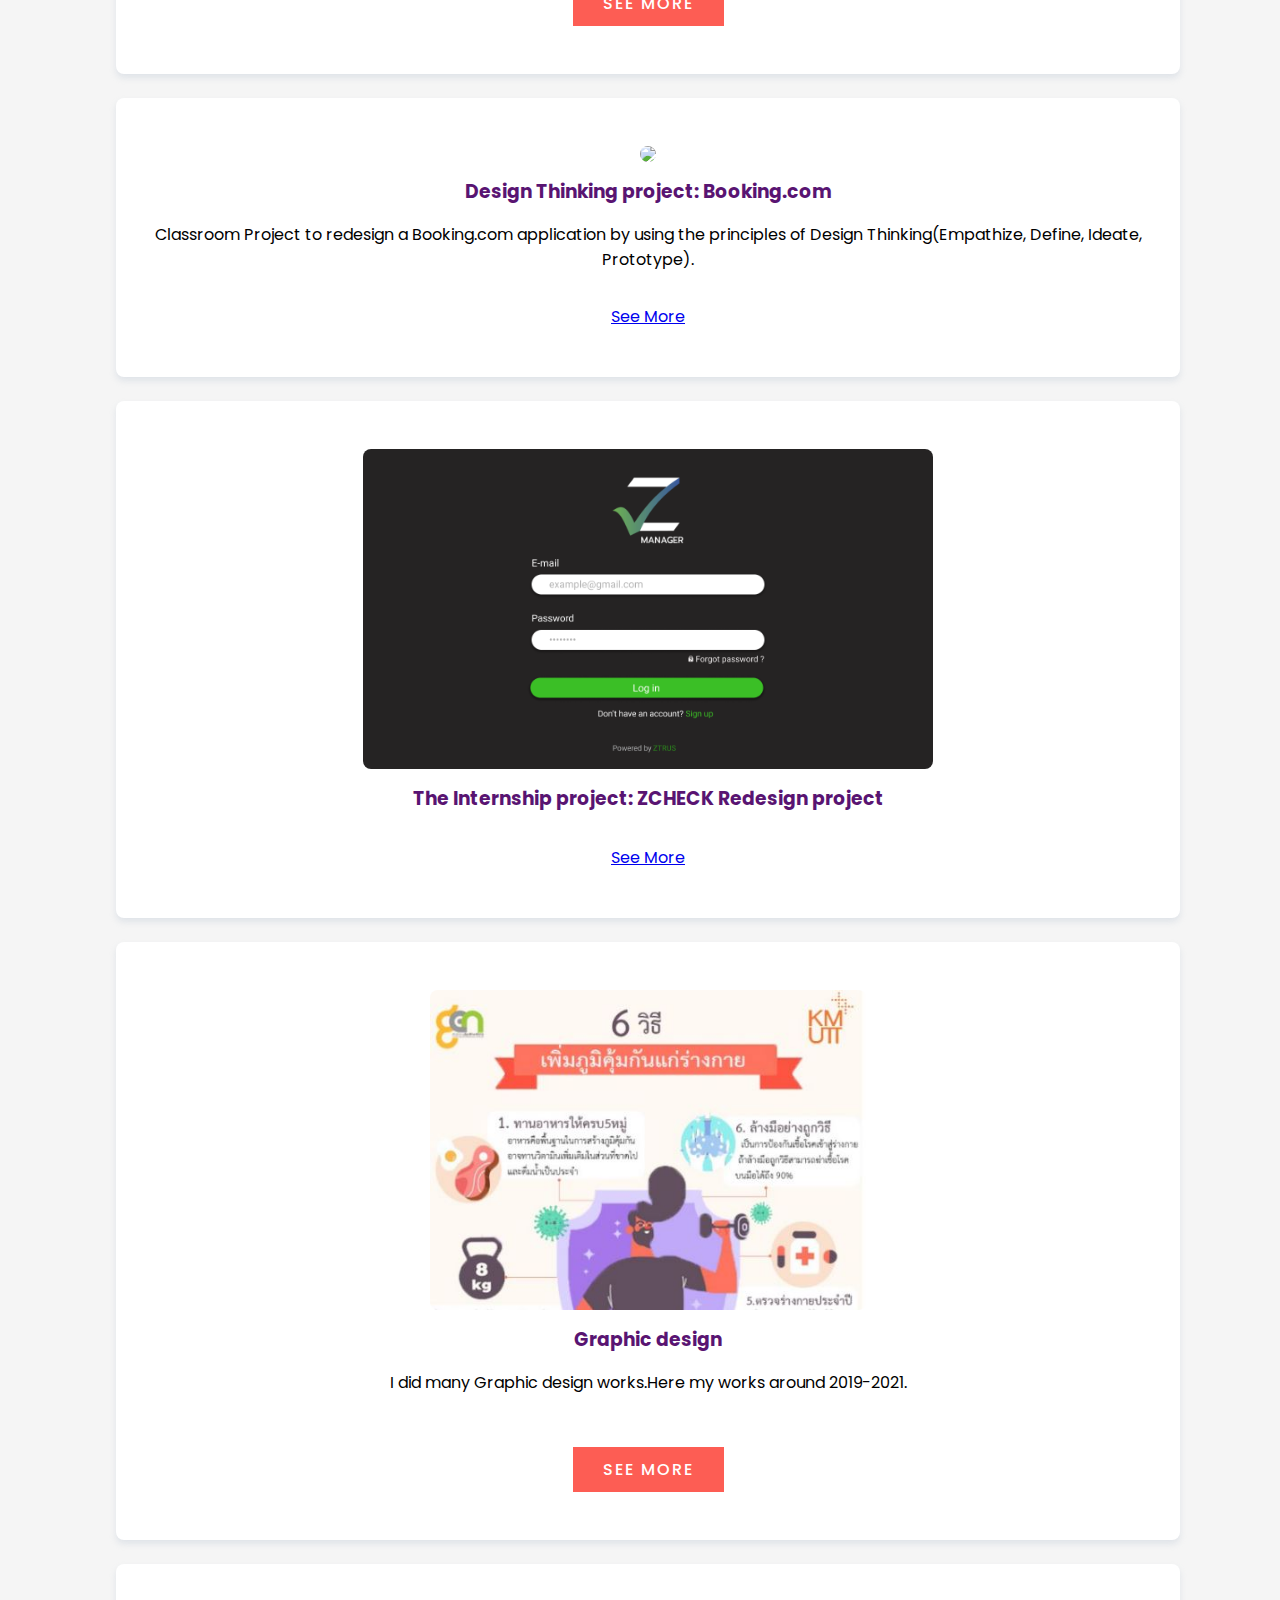
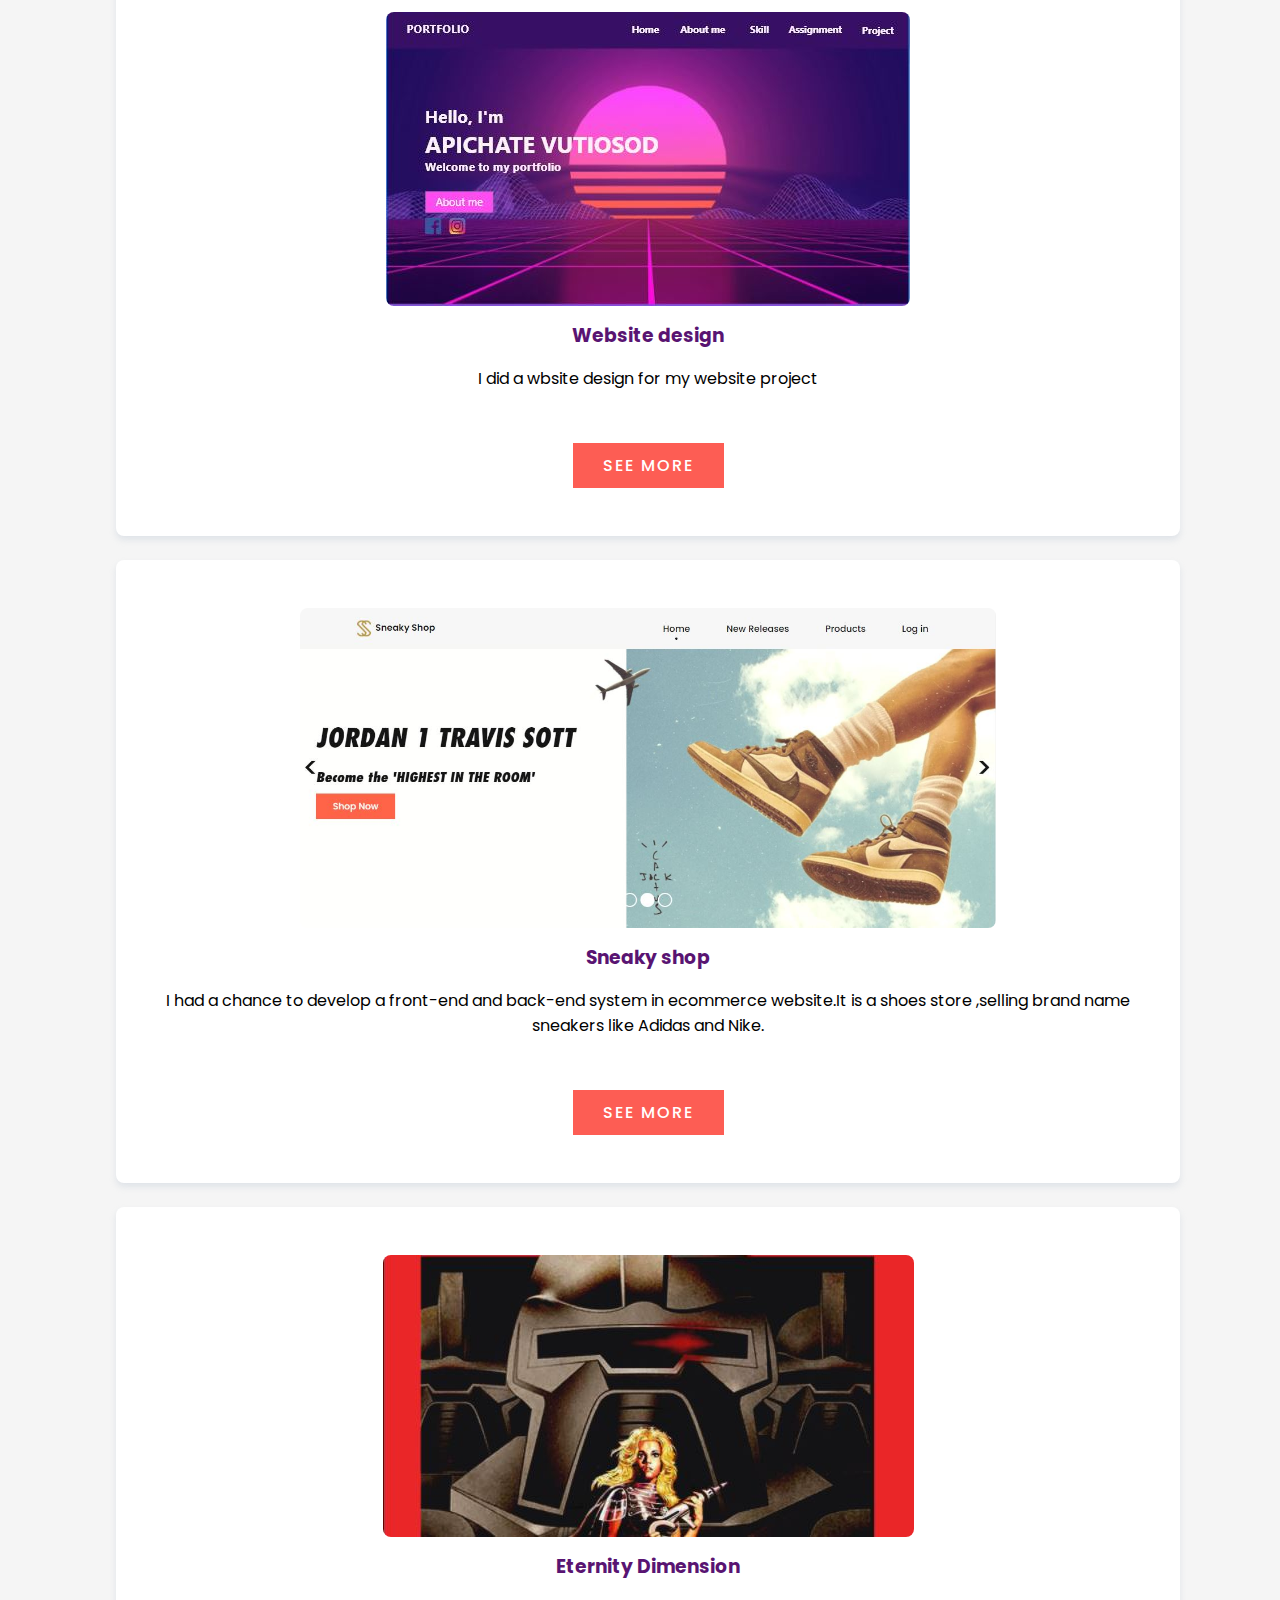
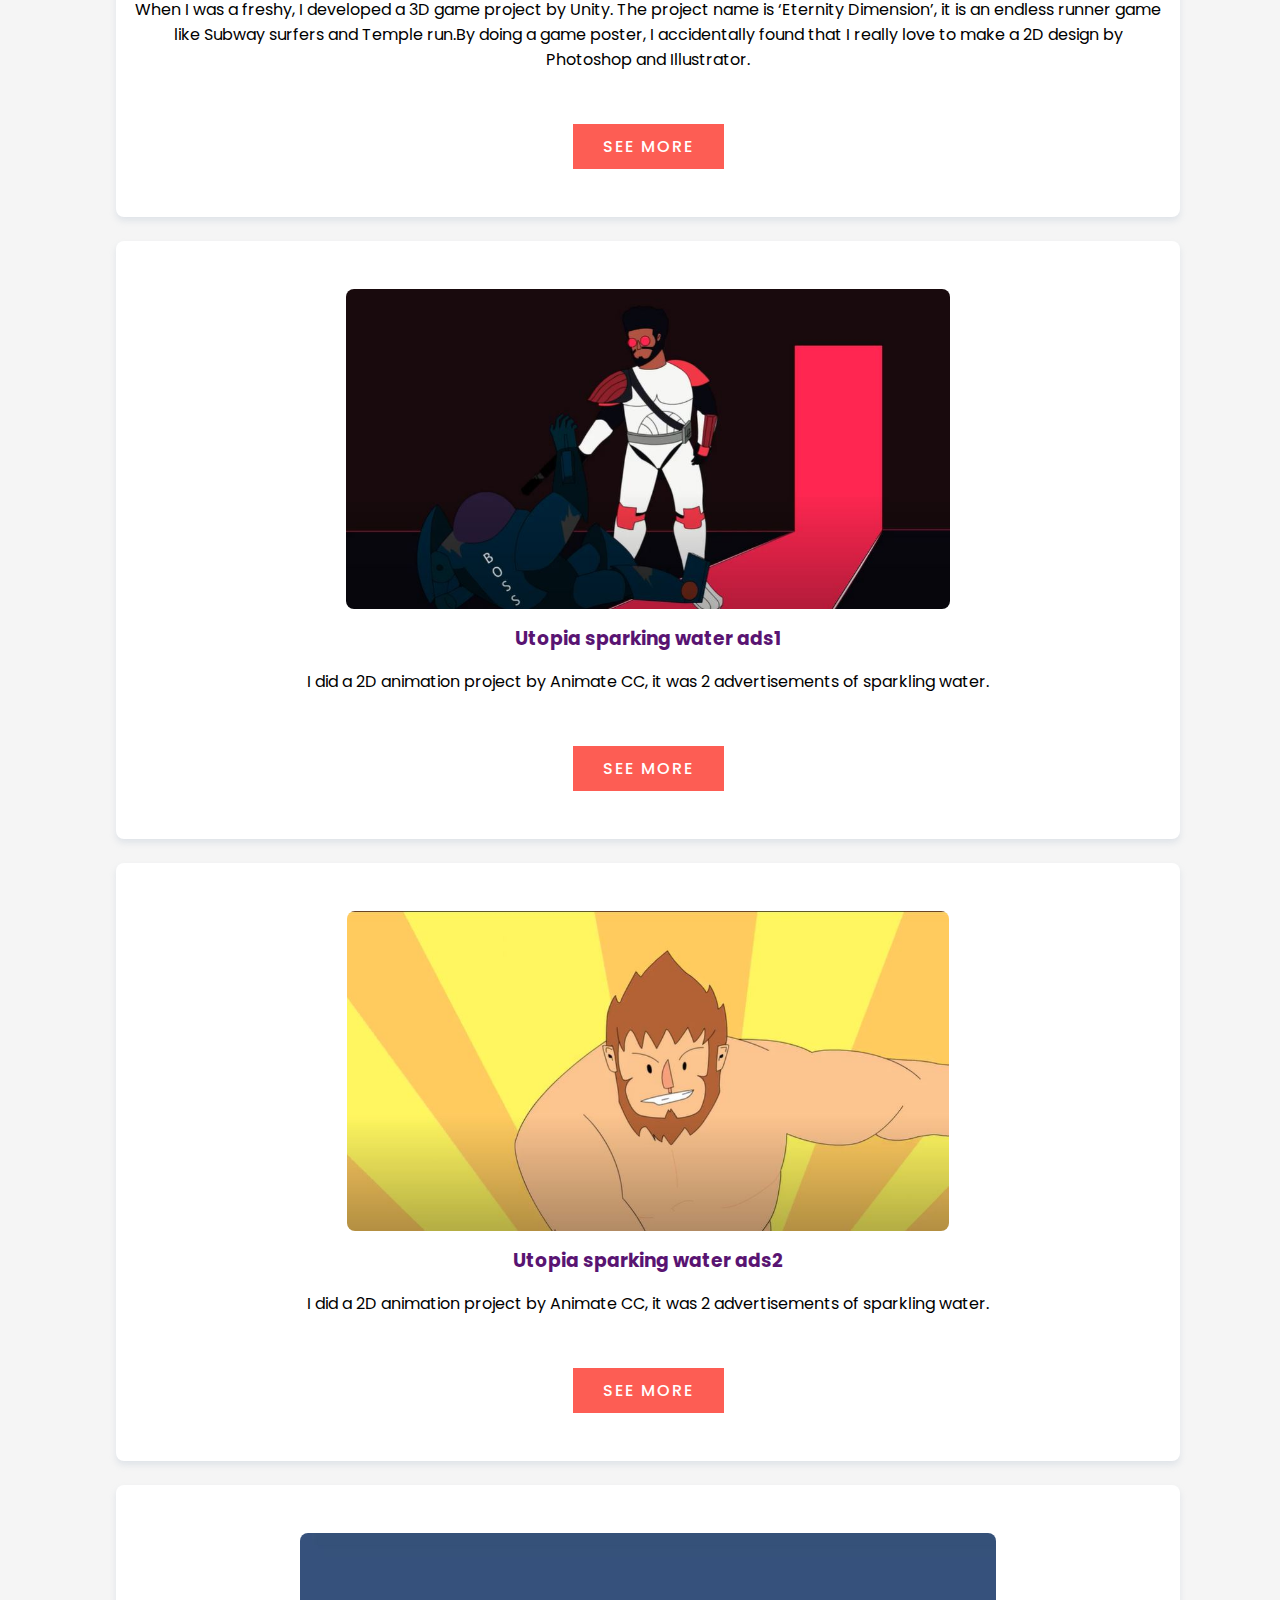
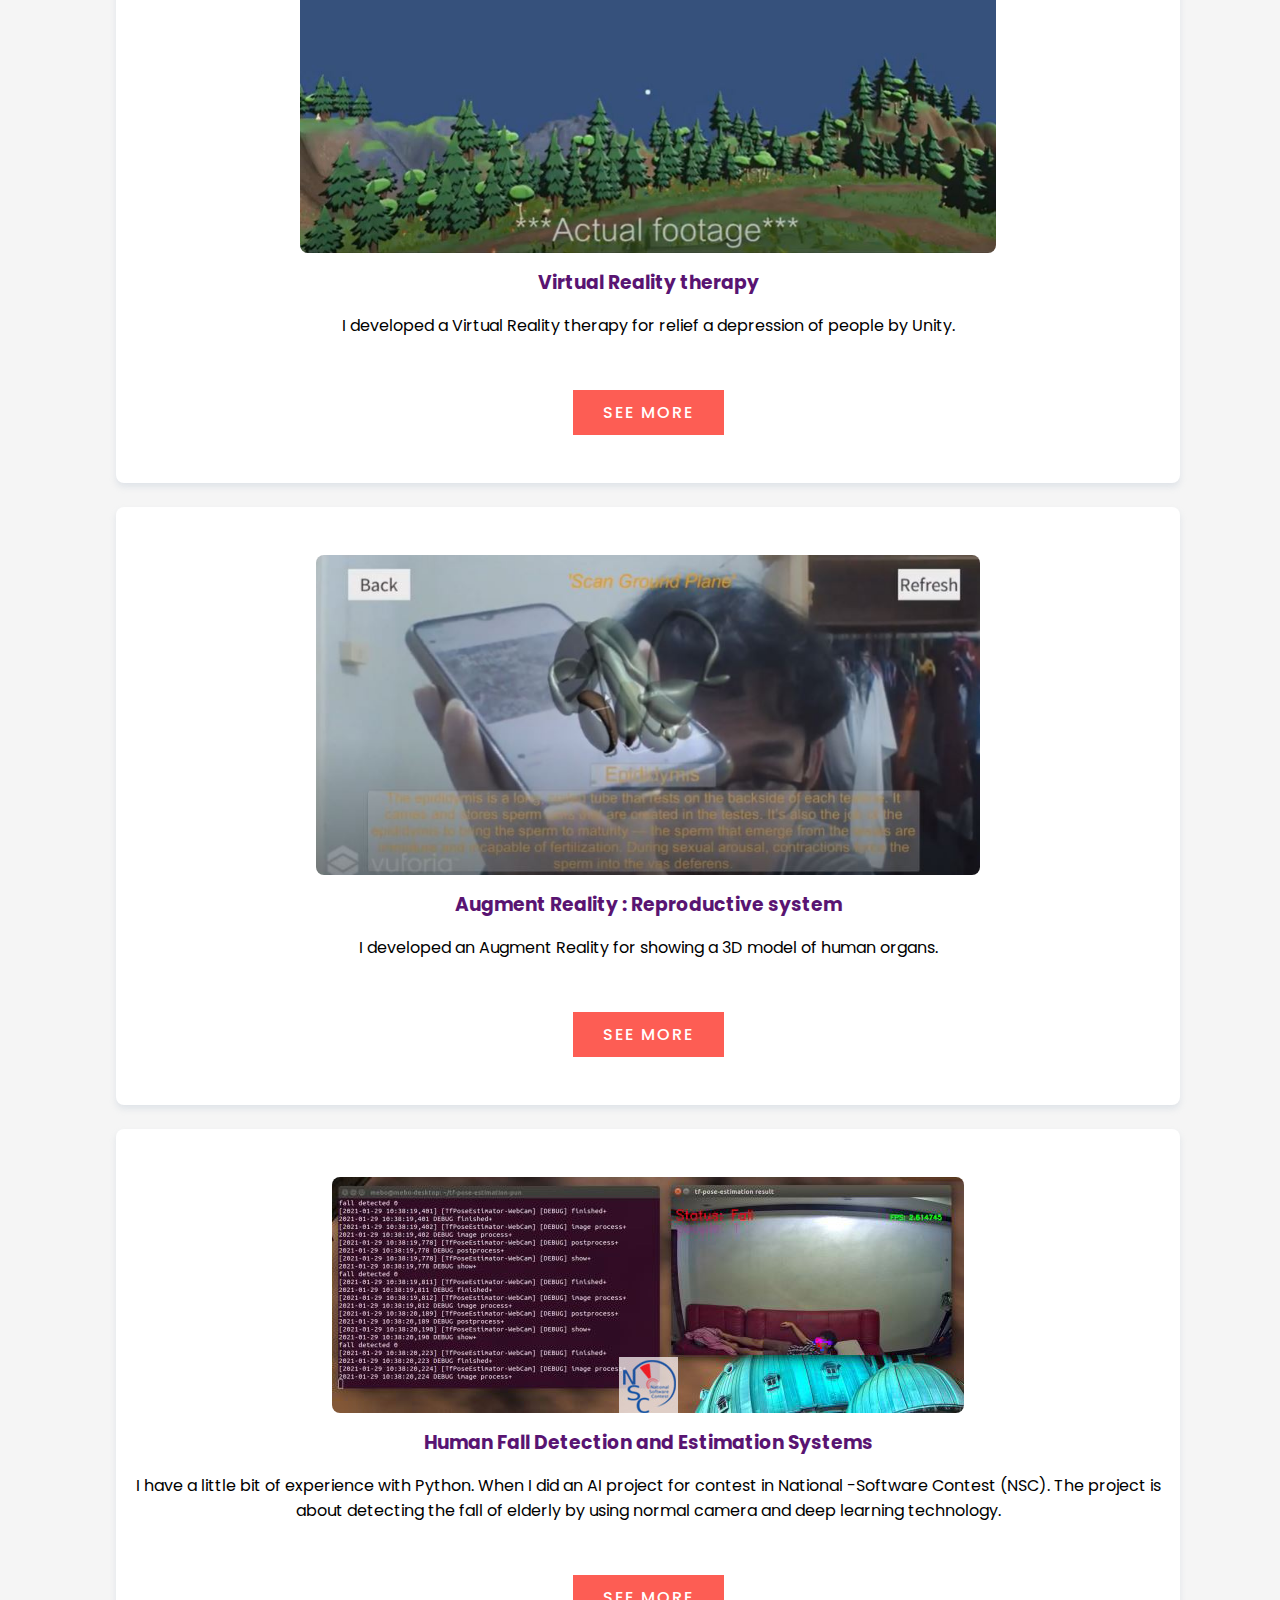
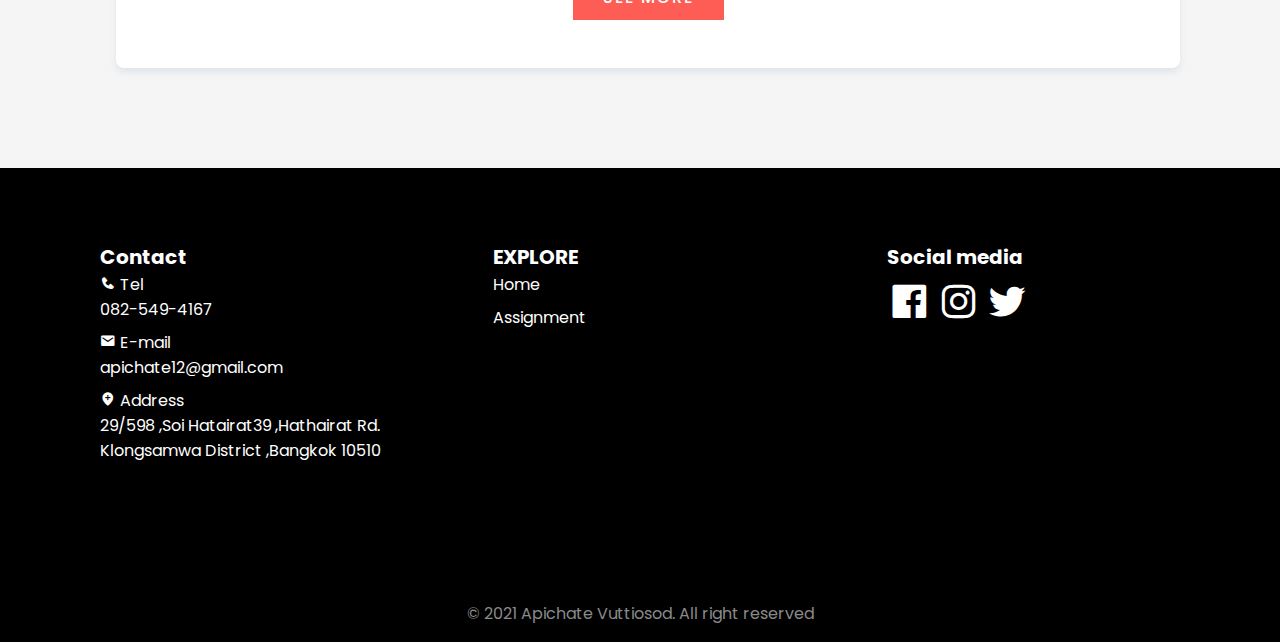
==== commit 82f832a1: "Update project.html" ====
--- a/project.html
+++ b/project.html
@@ -45,19 +45,19 @@
         </div>
         <div class="services__container grid">
             <div class="services__data">
-                <img class="assign__pic" src="king.JPG">
+                <img class="assign__pic" src="king.png">
                 <h3 class="services__title3">Burger King TH Redesign project</h3>
                 <p class ="services__description">Classroom Project to redesign a  Burger King TH application by using the principles of Design Thinking and Heuristics10.</p>
                 <a href="https://www.figma.com/proto/ci8PG3dCfGc6OOJRVJrHEG/Final-Project-Buger-King-Thailand-657%2C679?node-id=260%3A1069&scaling=min-zoom&page-id=262%3A472&starting-point-node-id=260%3A3687&show-proto-sidebar=1" class="btn">See More</a>
             </div>
             <div class="services__data">
-                <img class="assign__pic" src="booking.JPG">
+                <img class="assign__pic" src="booking.png">
                 <h3 class="services__title3">Design Thinking project: Booking.com</h3>
                 <p class ="services__description">Classroom Project to redesign a  Booking.com application by using the principles of Design Thinking(Empathize, Define, Ideate, Prototype).</p>
                 <a href="https://www.figma.com/file/JAjIXawhHLedbuqpfHHE0v/UXUI-Mid-Project?node-id=0"btn">See More</a>
             </div>
             <div class="services__data">
-                <img class="assign__pic" src="zcheck.JPG">
+                <img class="assign__pic" src="zcheck.png">
                 <h3 class="services__title3">The Internship project: ZCHECK Redesign project</h3>
                 <p class ="services__description"></p>
                 <a href="https://www.figma.com/file/pjJHukIp7fddpWYIFH4FFM/UX%2FUI"btn">See More</a>
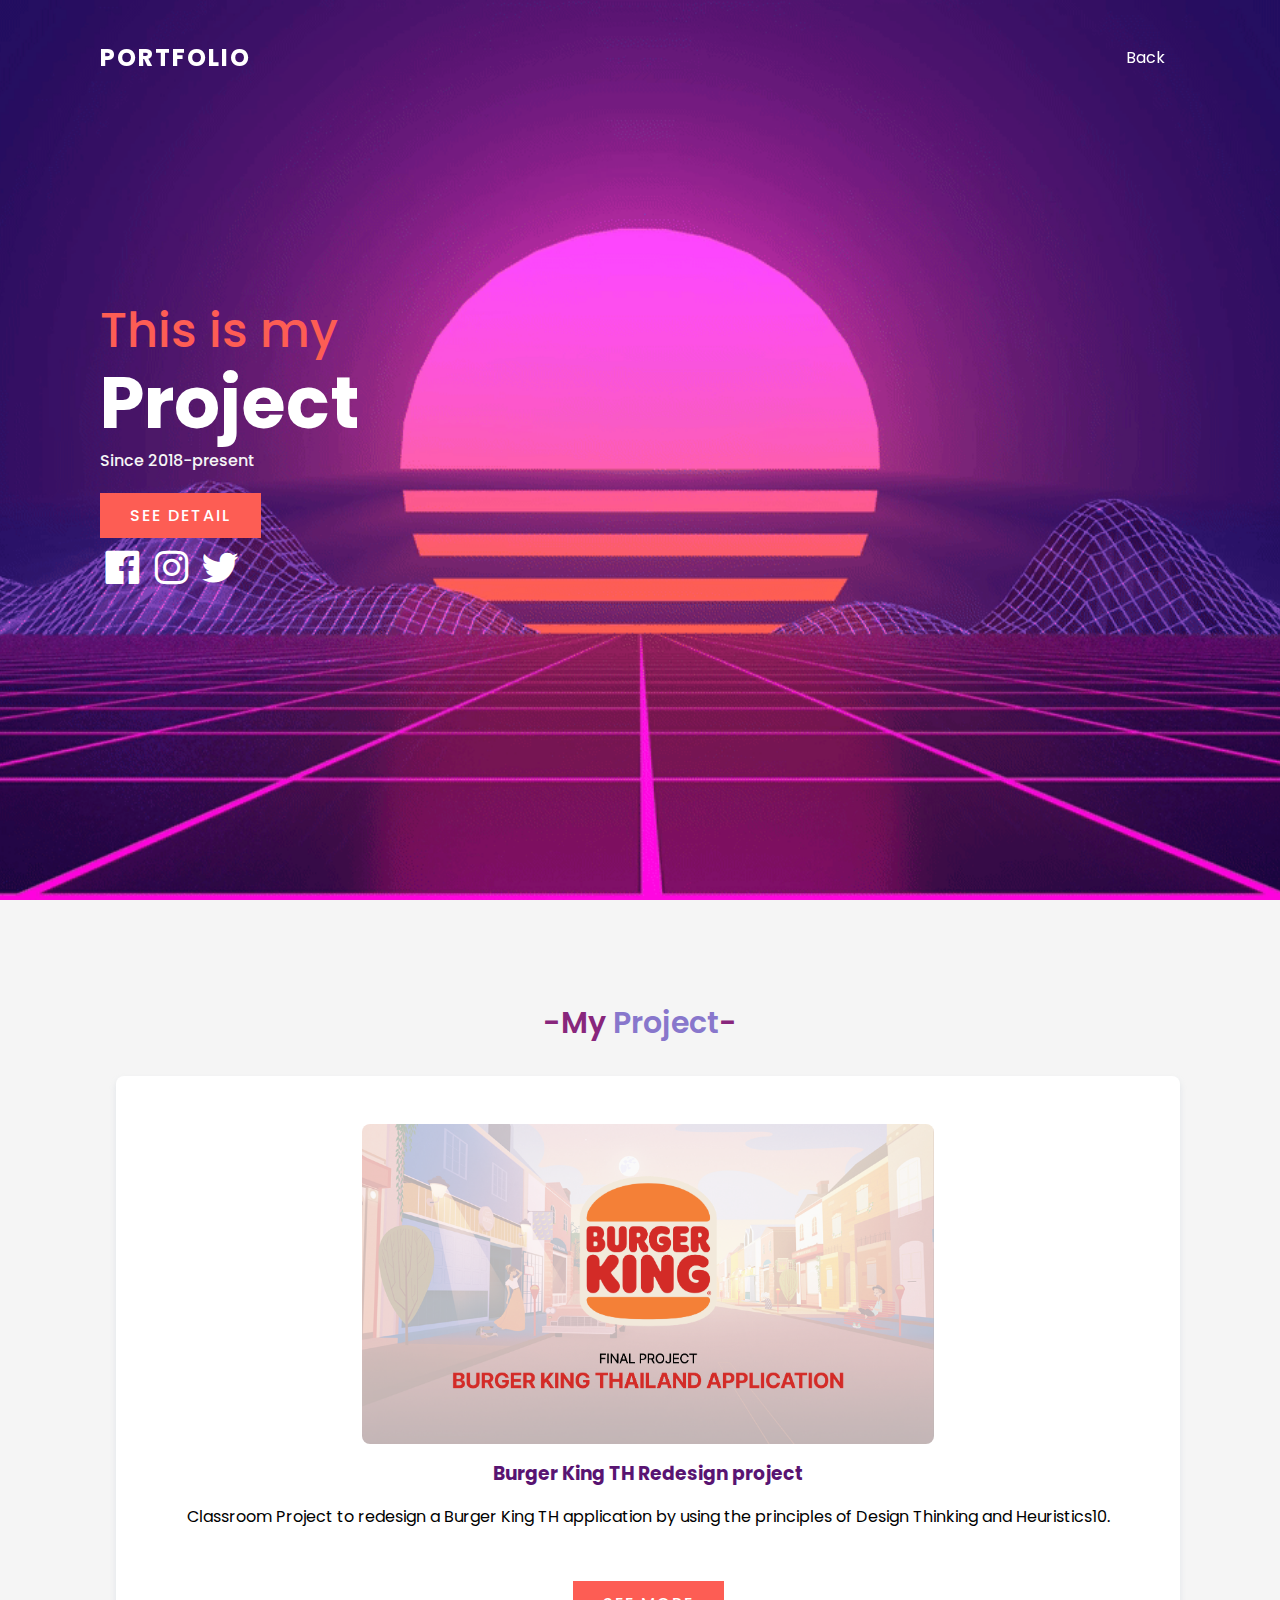
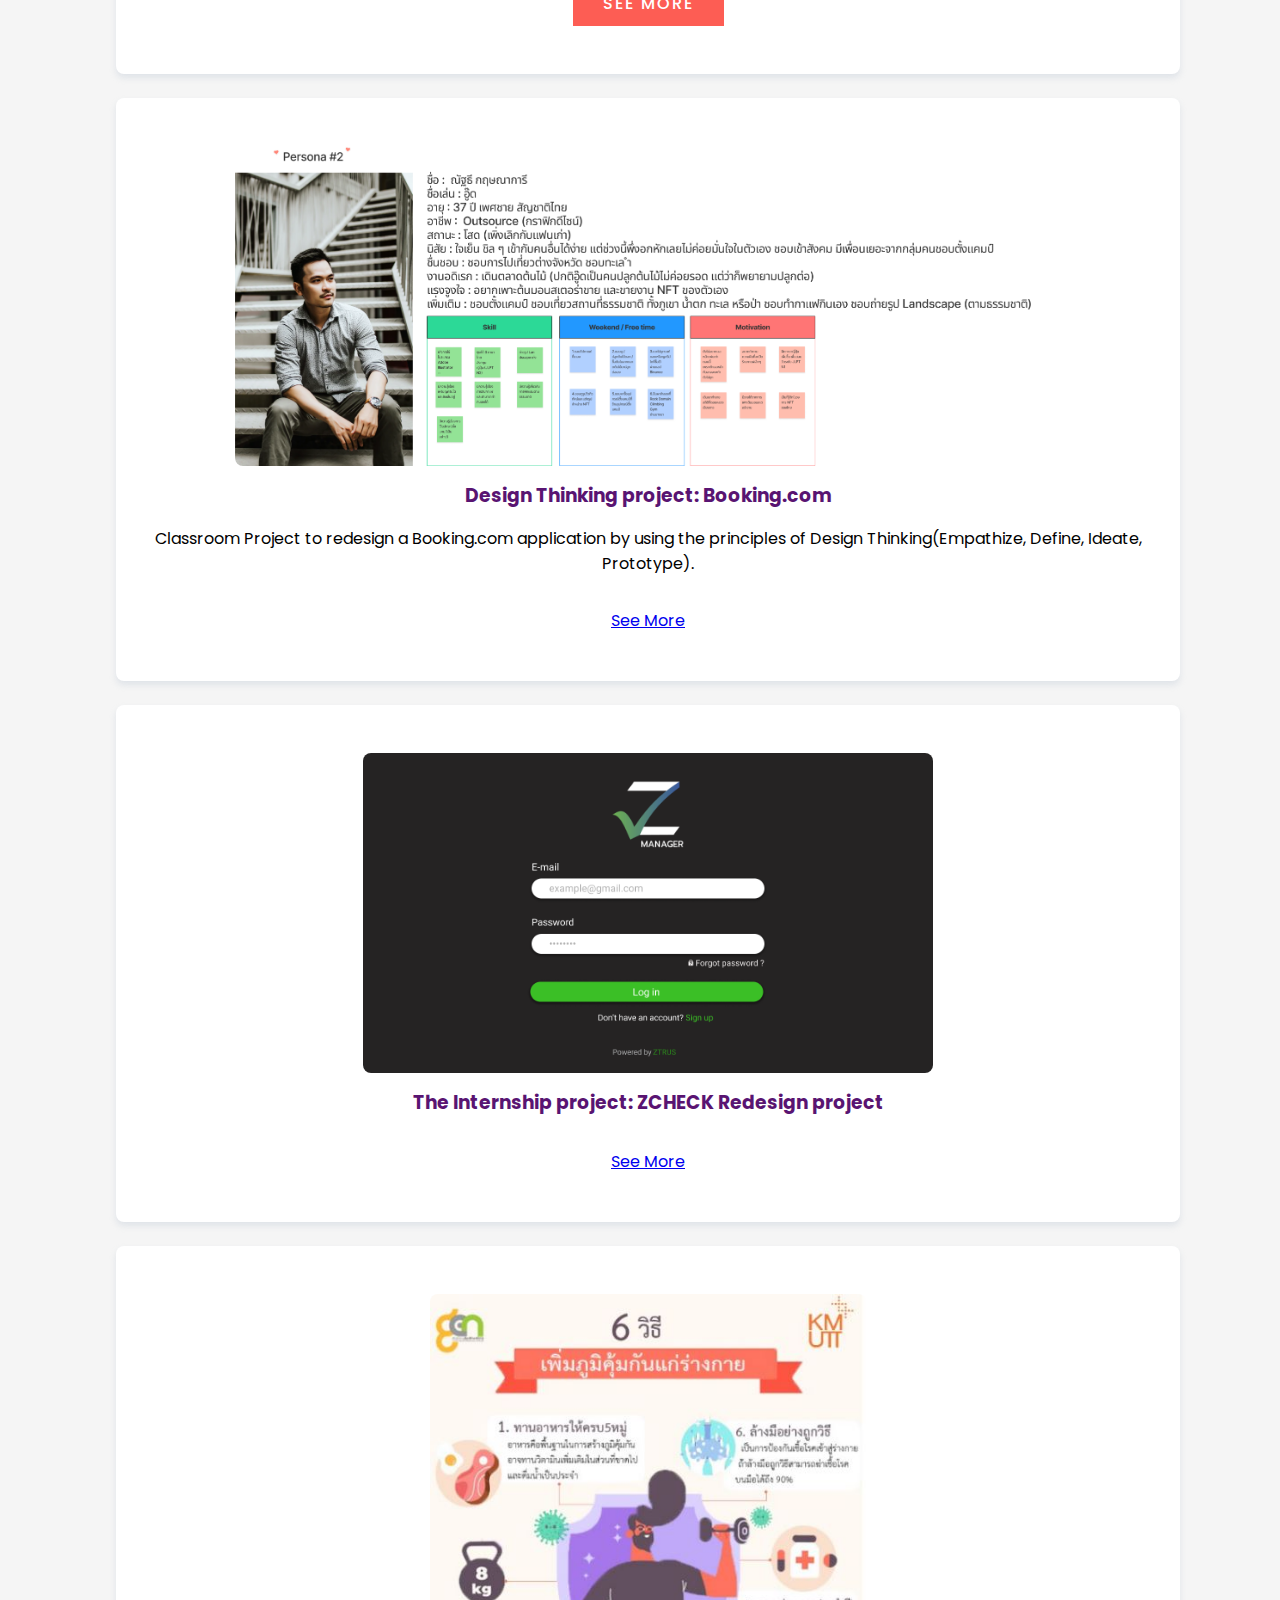
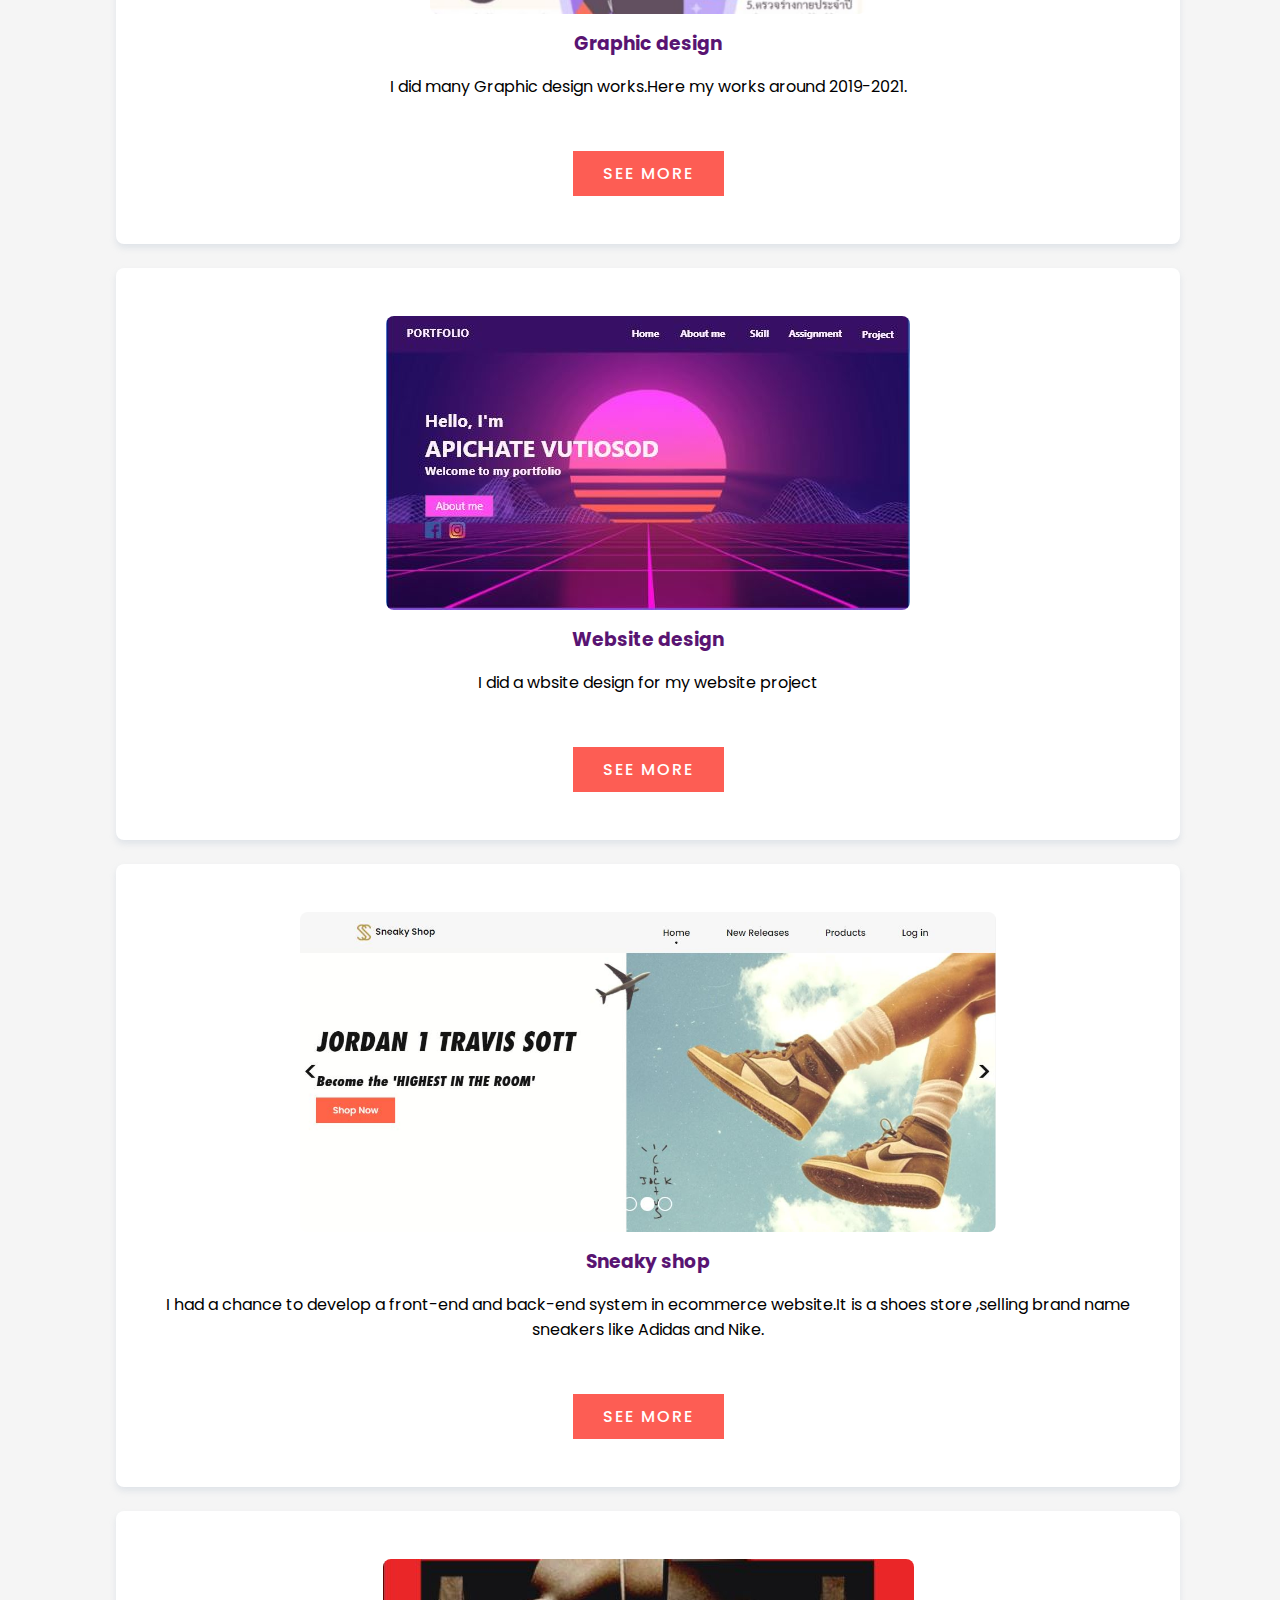
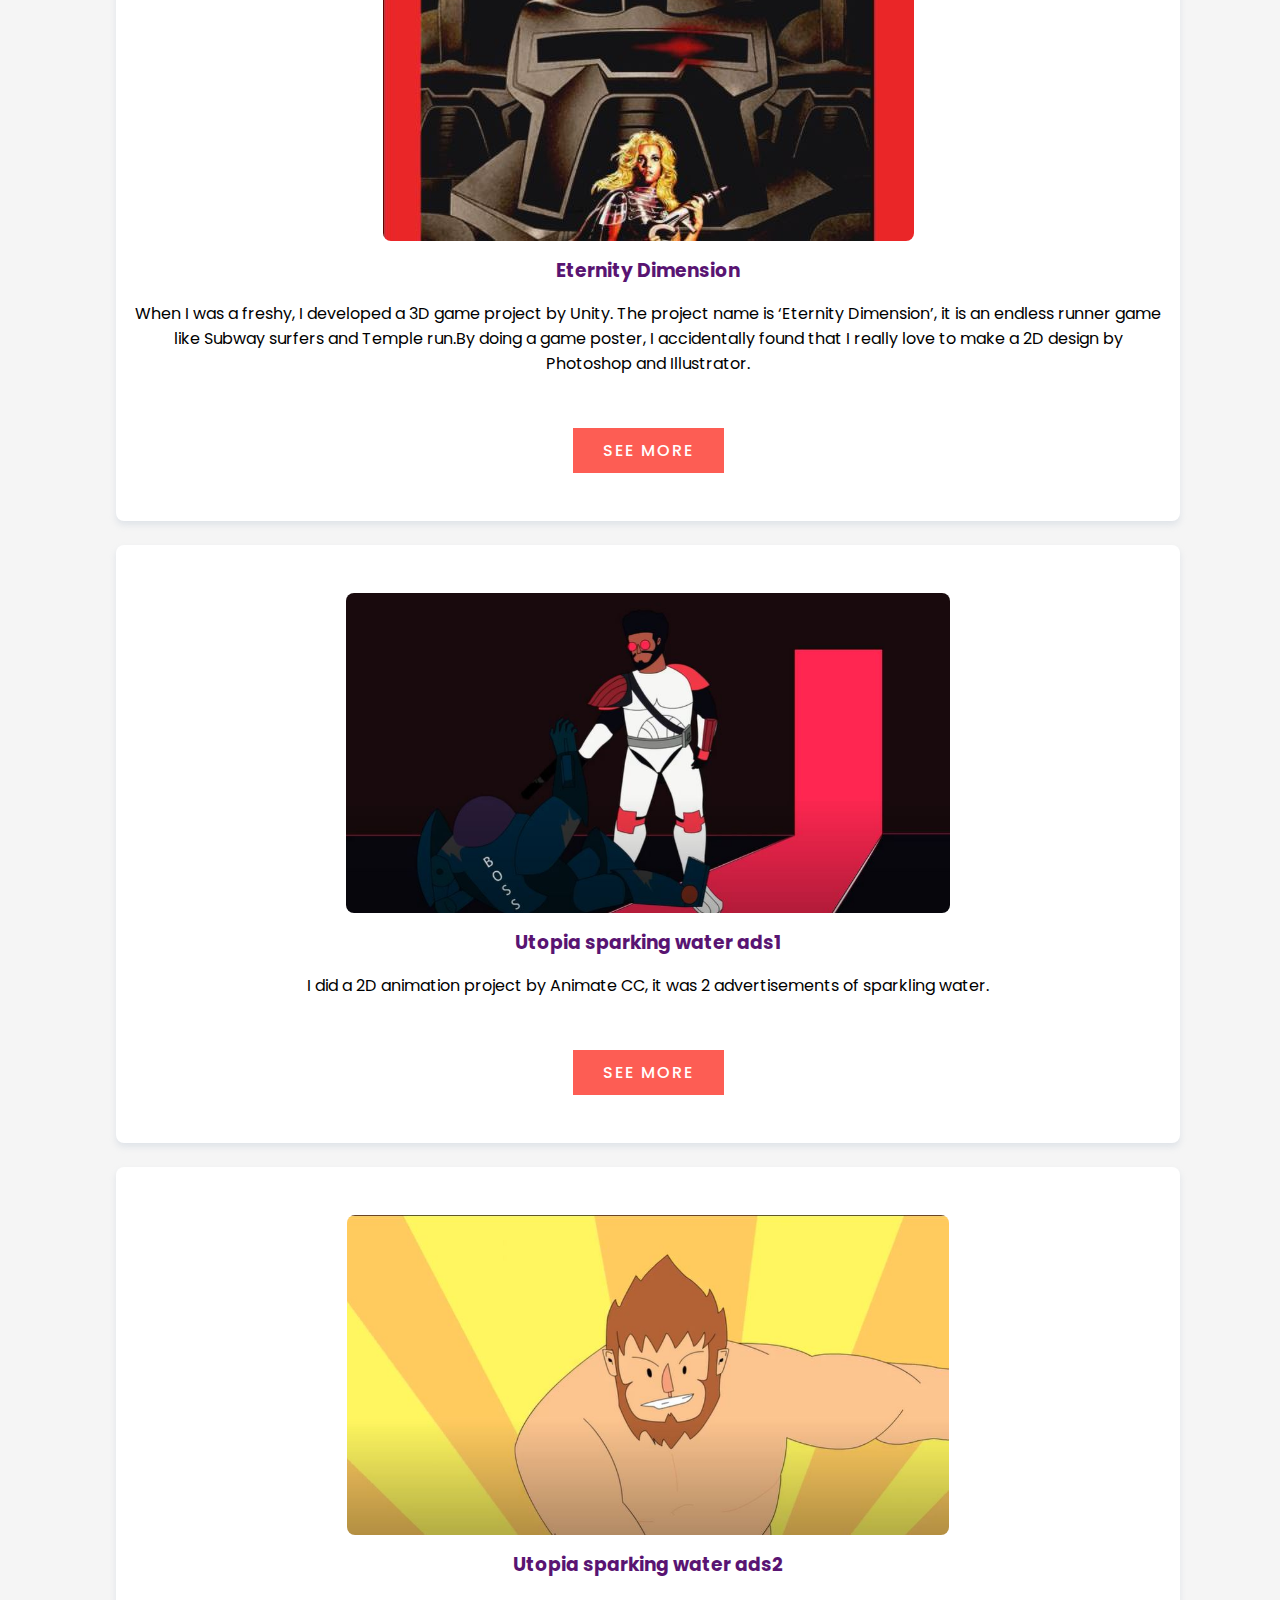
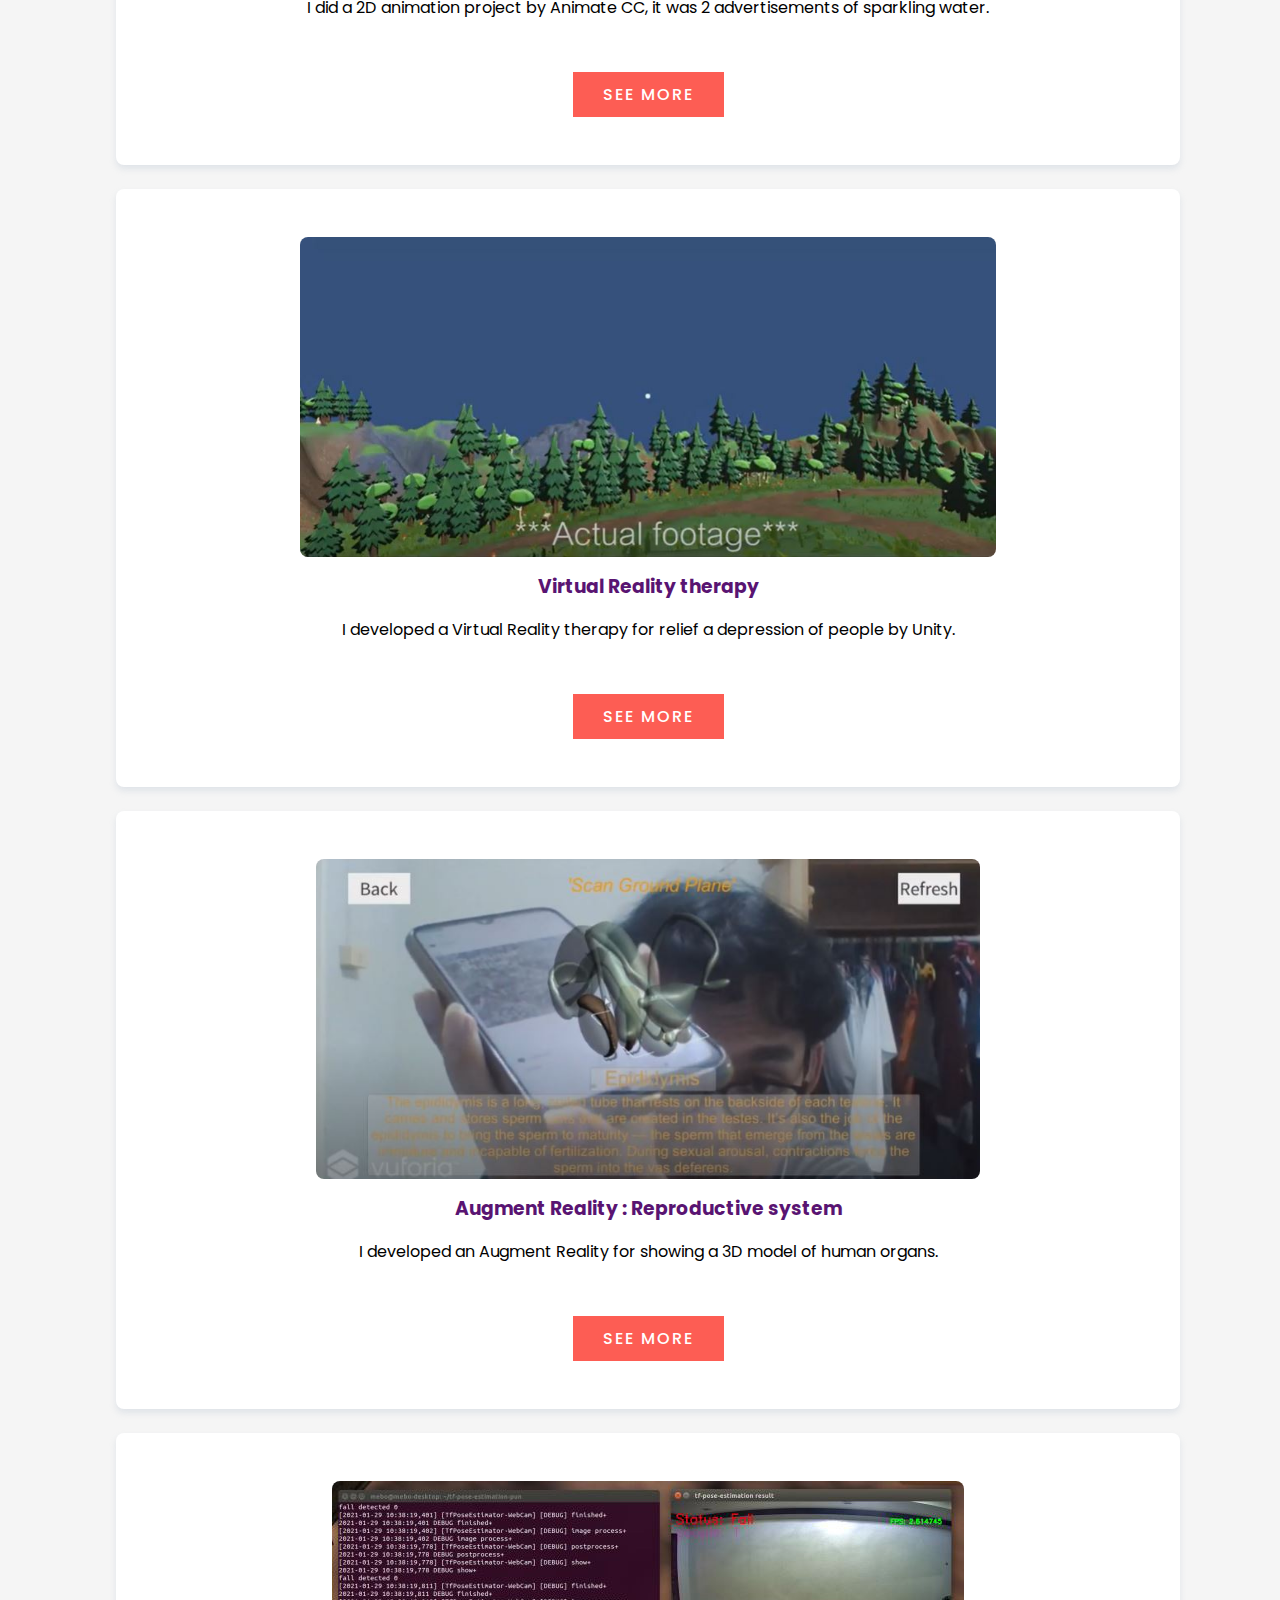
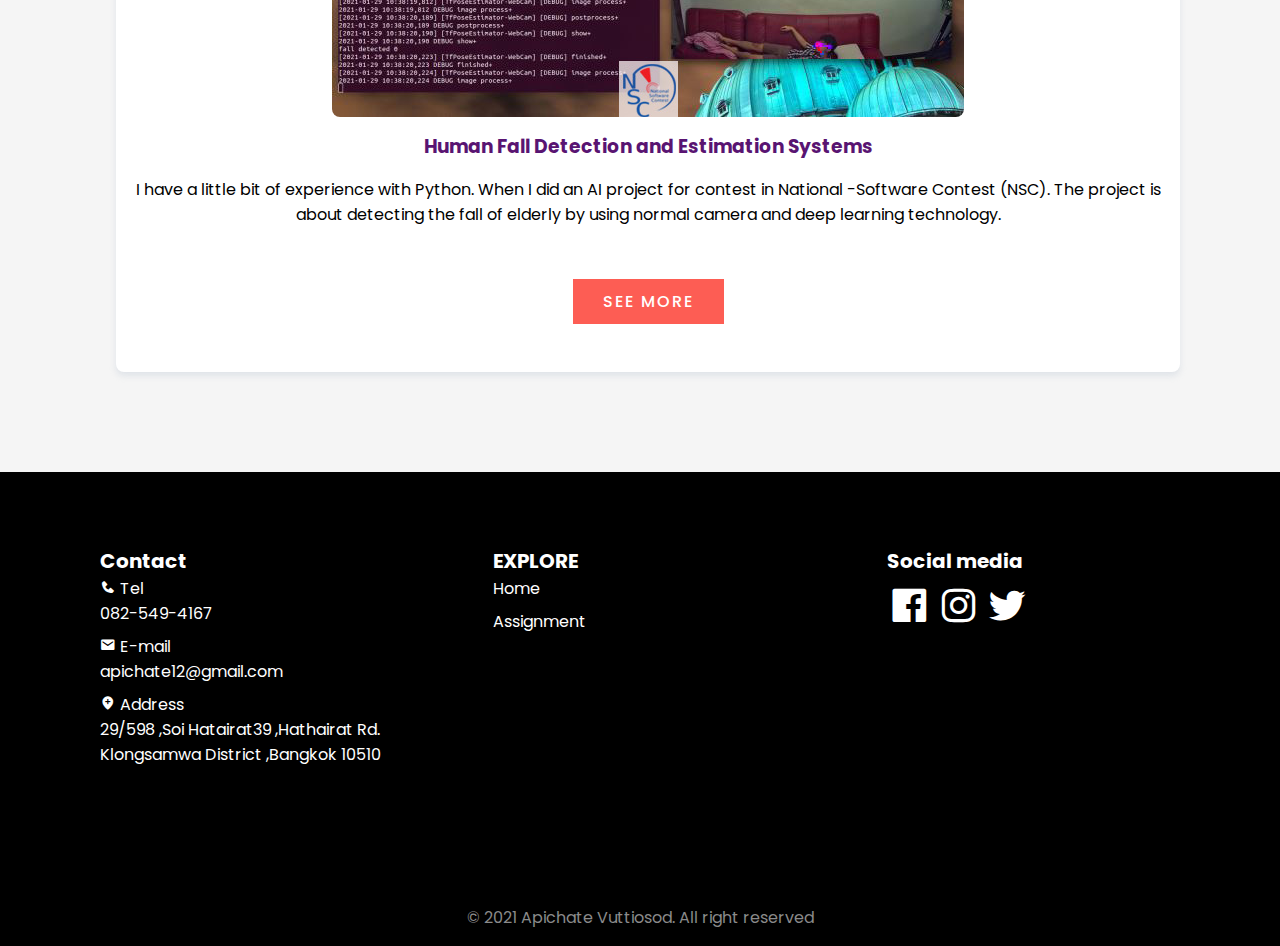
==== commit 6fd8e9ff: "Update project.html" ====
--- a/project.html
+++ b/project.html
@@ -51,7 +51,7 @@
                 <a href="https://www.figma.com/proto/ci8PG3dCfGc6OOJRVJrHEG/Final-Project-Buger-King-Thailand-657%2C679?node-id=260%3A1069&scaling=min-zoom&page-id=262%3A472&starting-point-node-id=260%3A3687&show-proto-sidebar=1" class="btn">See More</a>
             </div>
             <div class="services__data">
-                <img class="assign__pic" src="booking.png">
+                <img class="assign__pic" src="book.png">
                 <h3 class="services__title3">Design Thinking project: Booking.com</h3>
                 <p class ="services__description">Classroom Project to redesign a  Booking.com application by using the principles of Design Thinking(Empathize, Define, Ideate, Prototype).</p>
                 <a href="https://www.figma.com/file/JAjIXawhHLedbuqpfHHE0v/UXUI-Mid-Project?node-id=0"btn">See More</a>
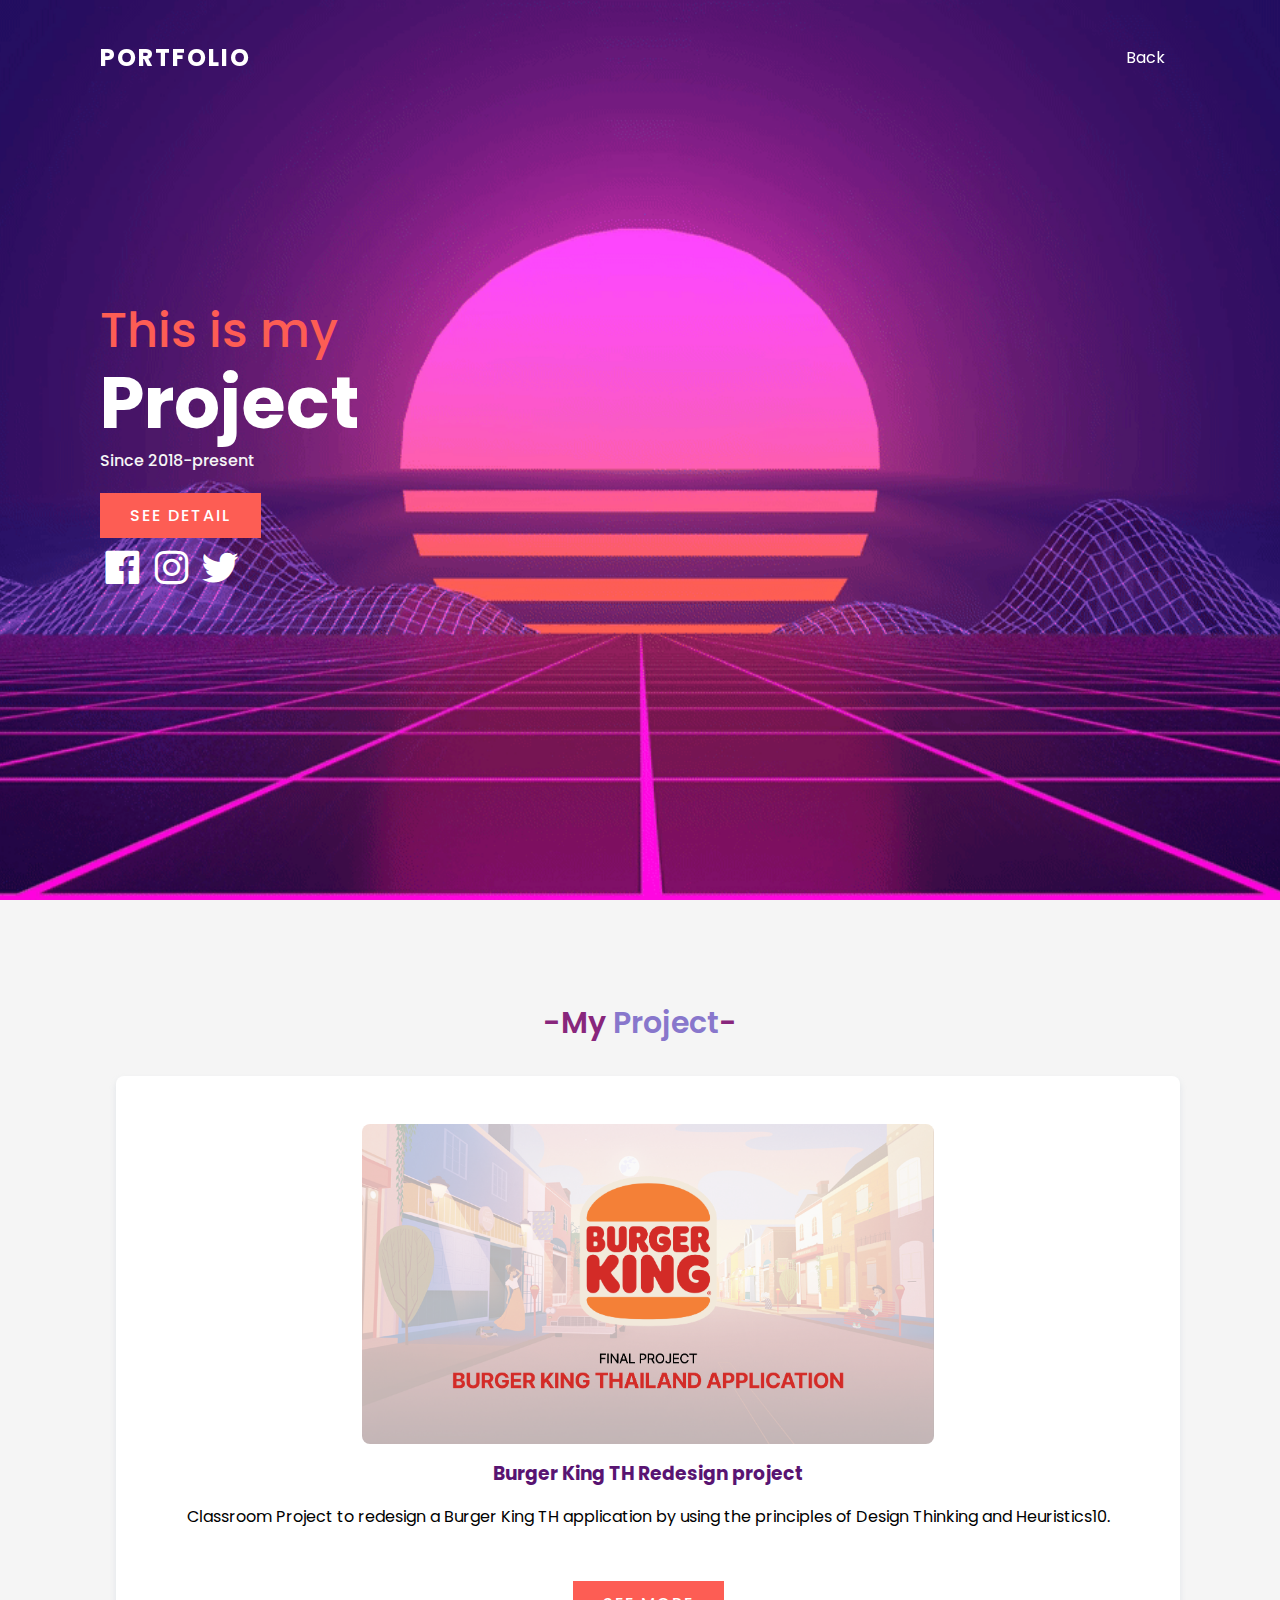
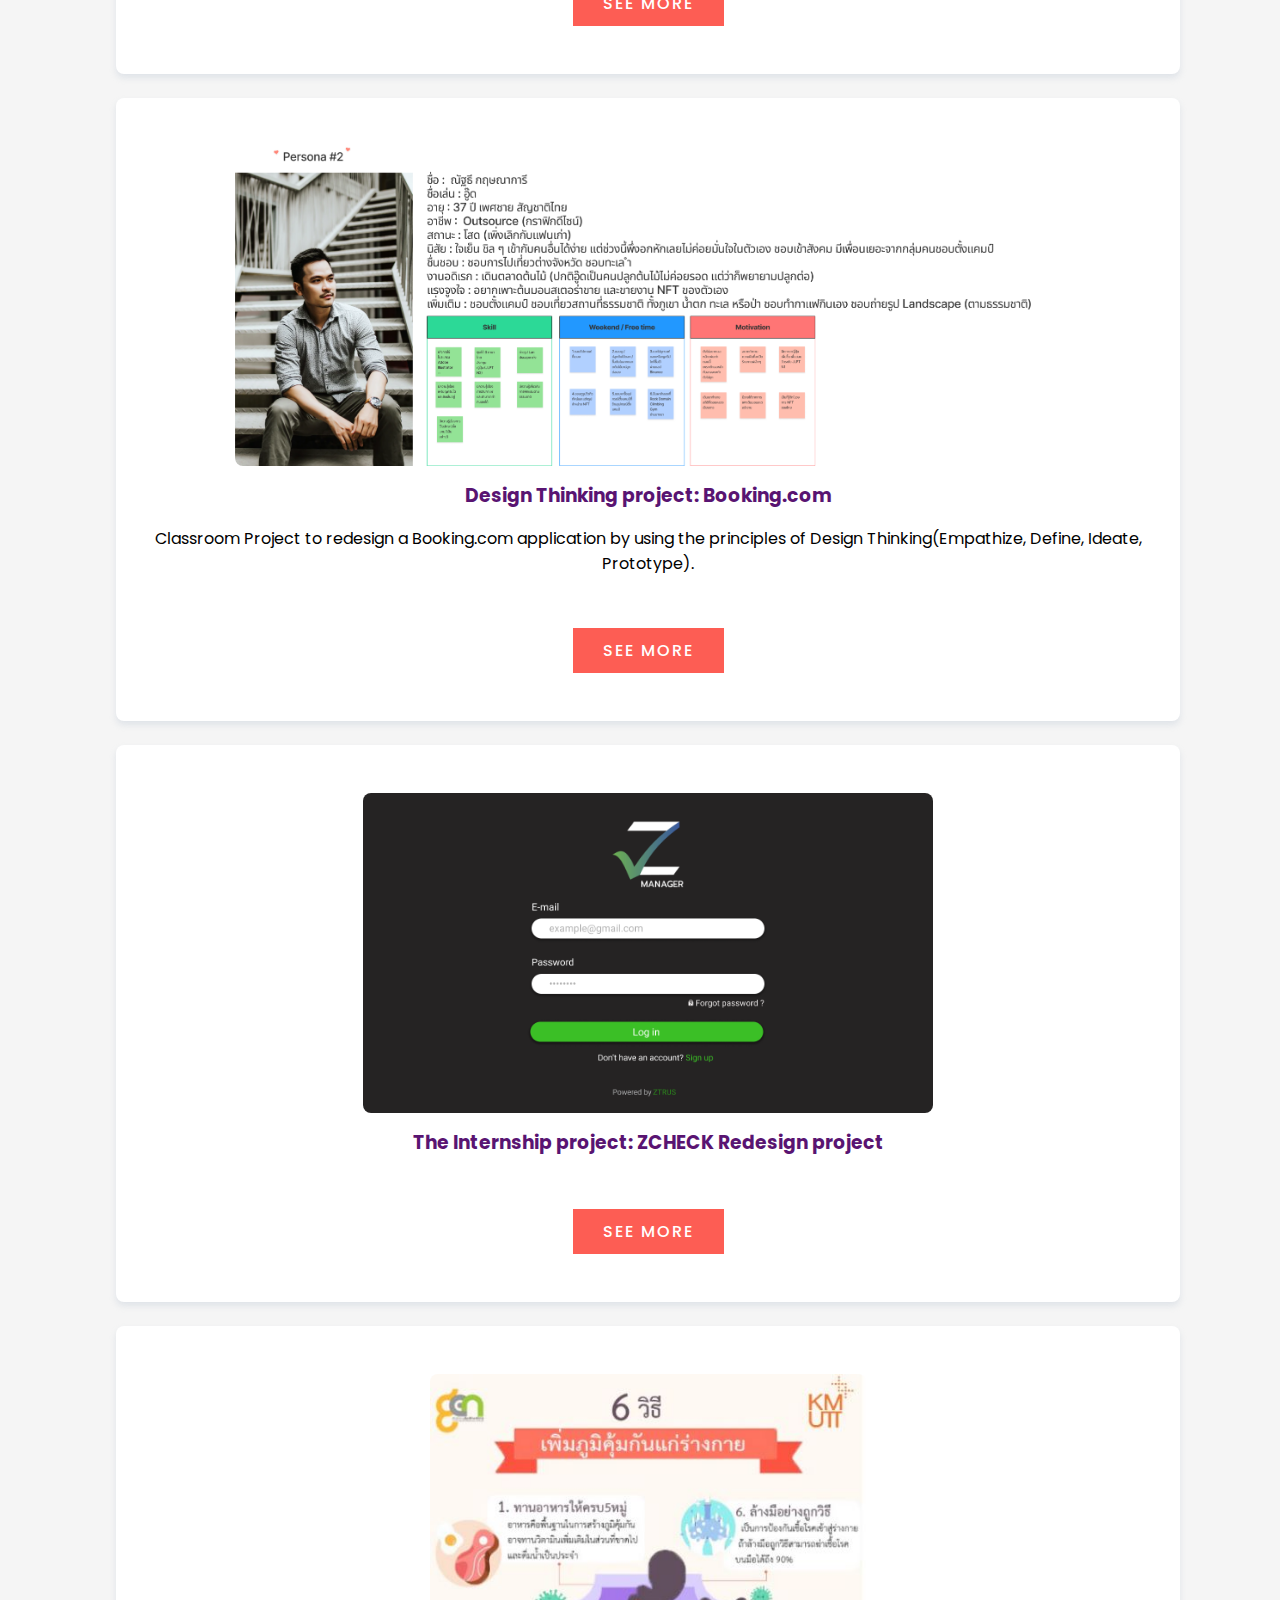
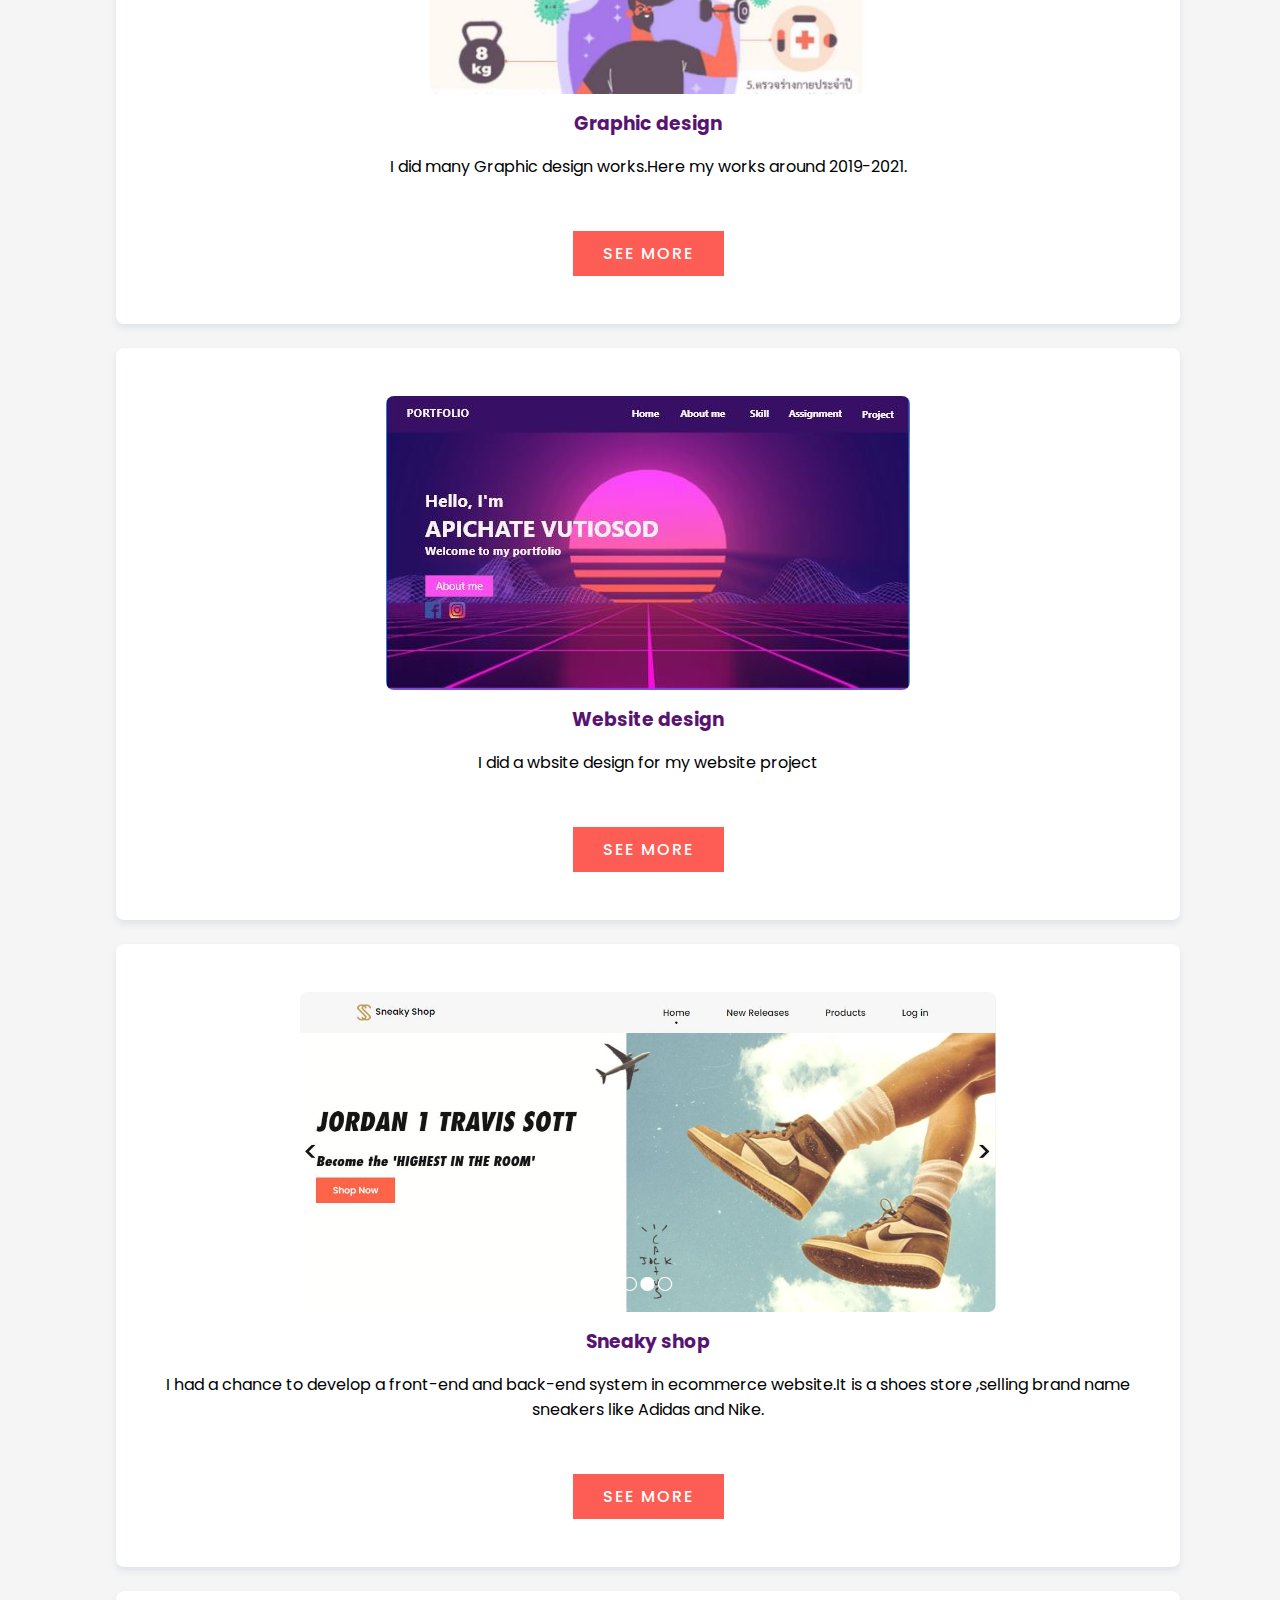
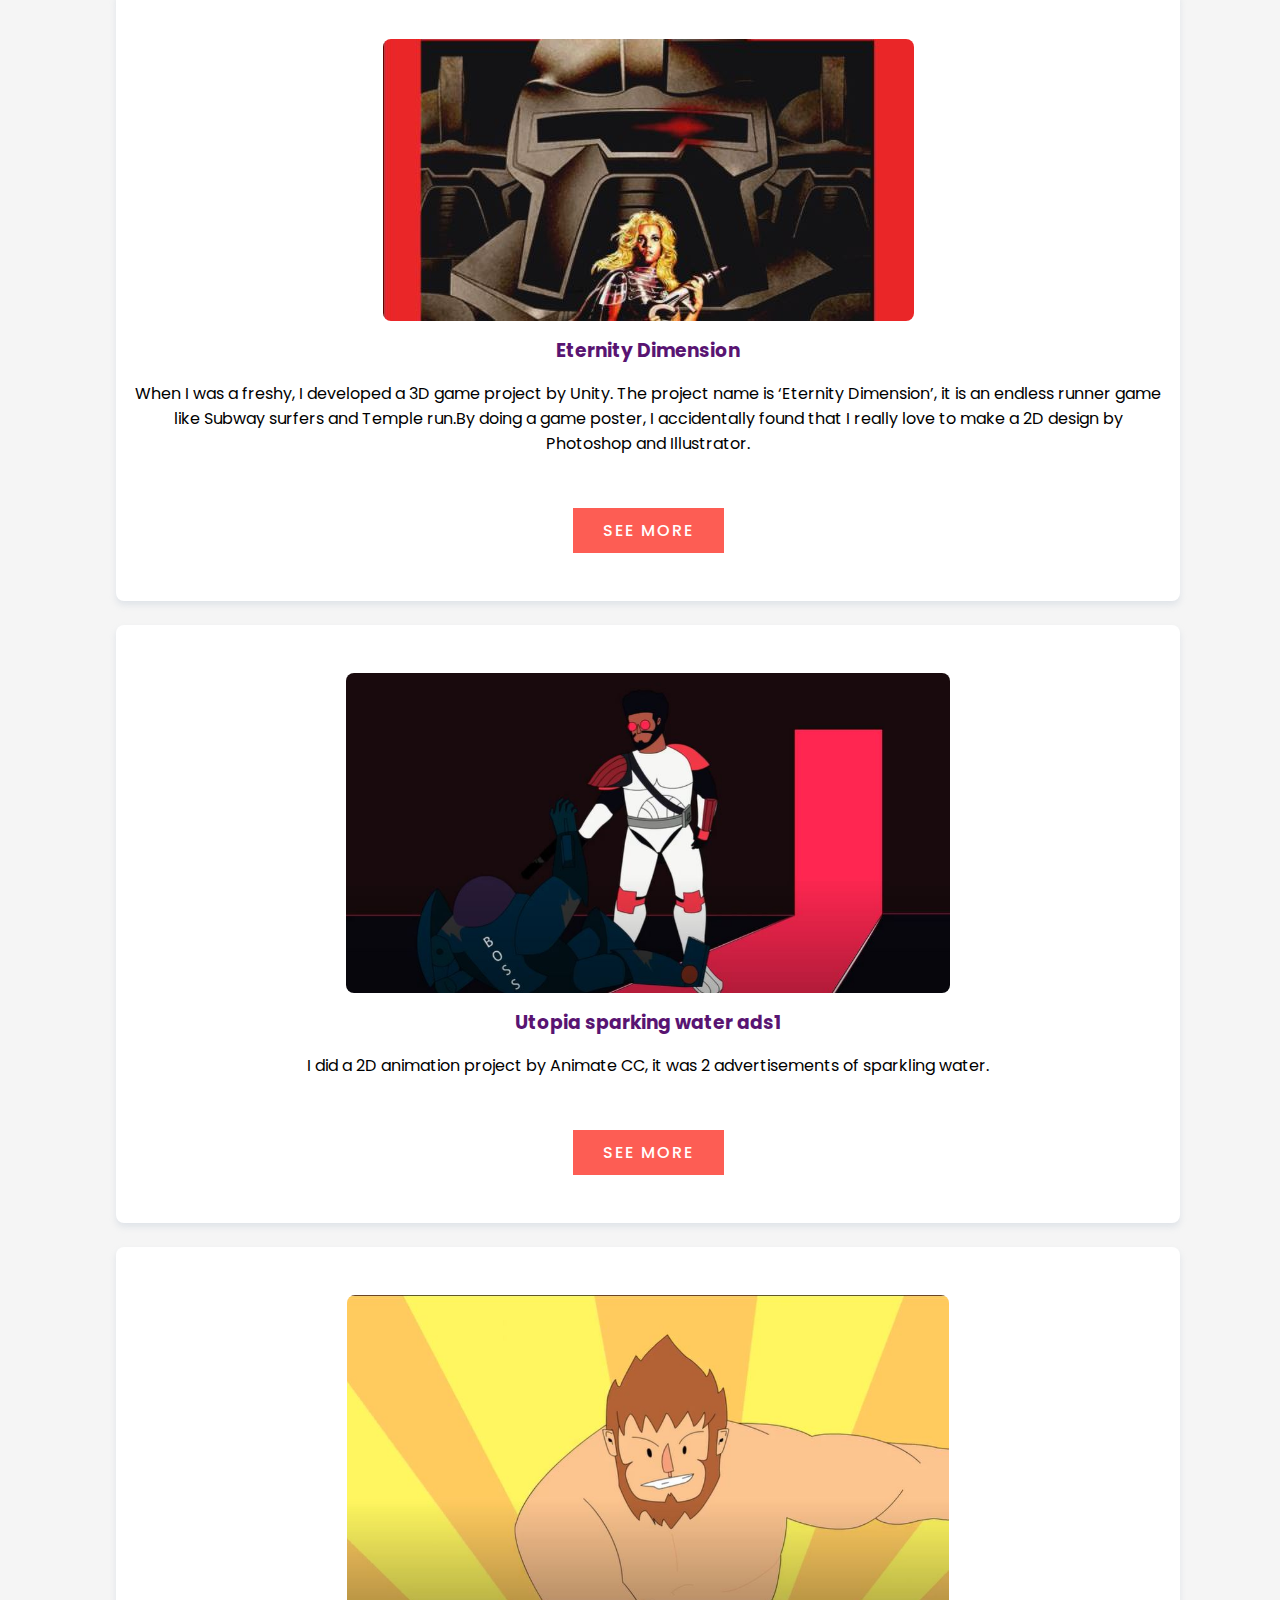
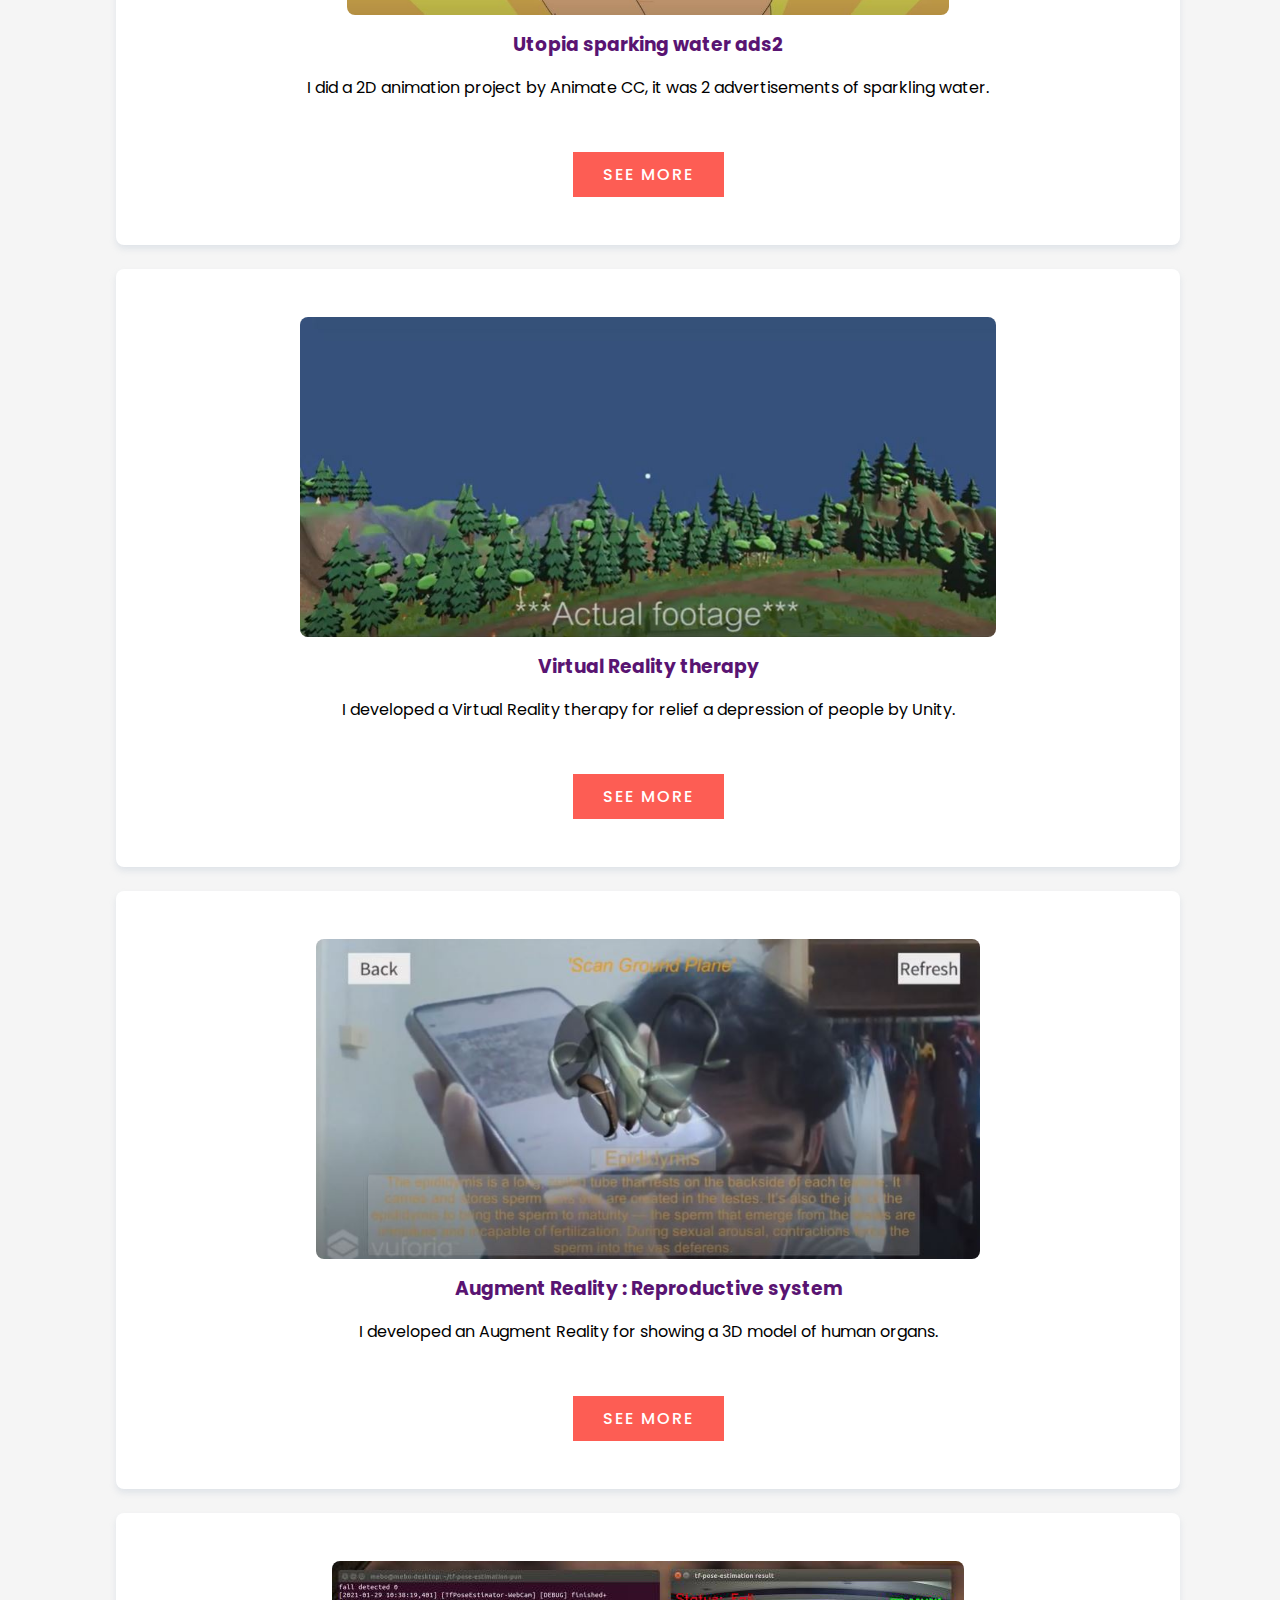
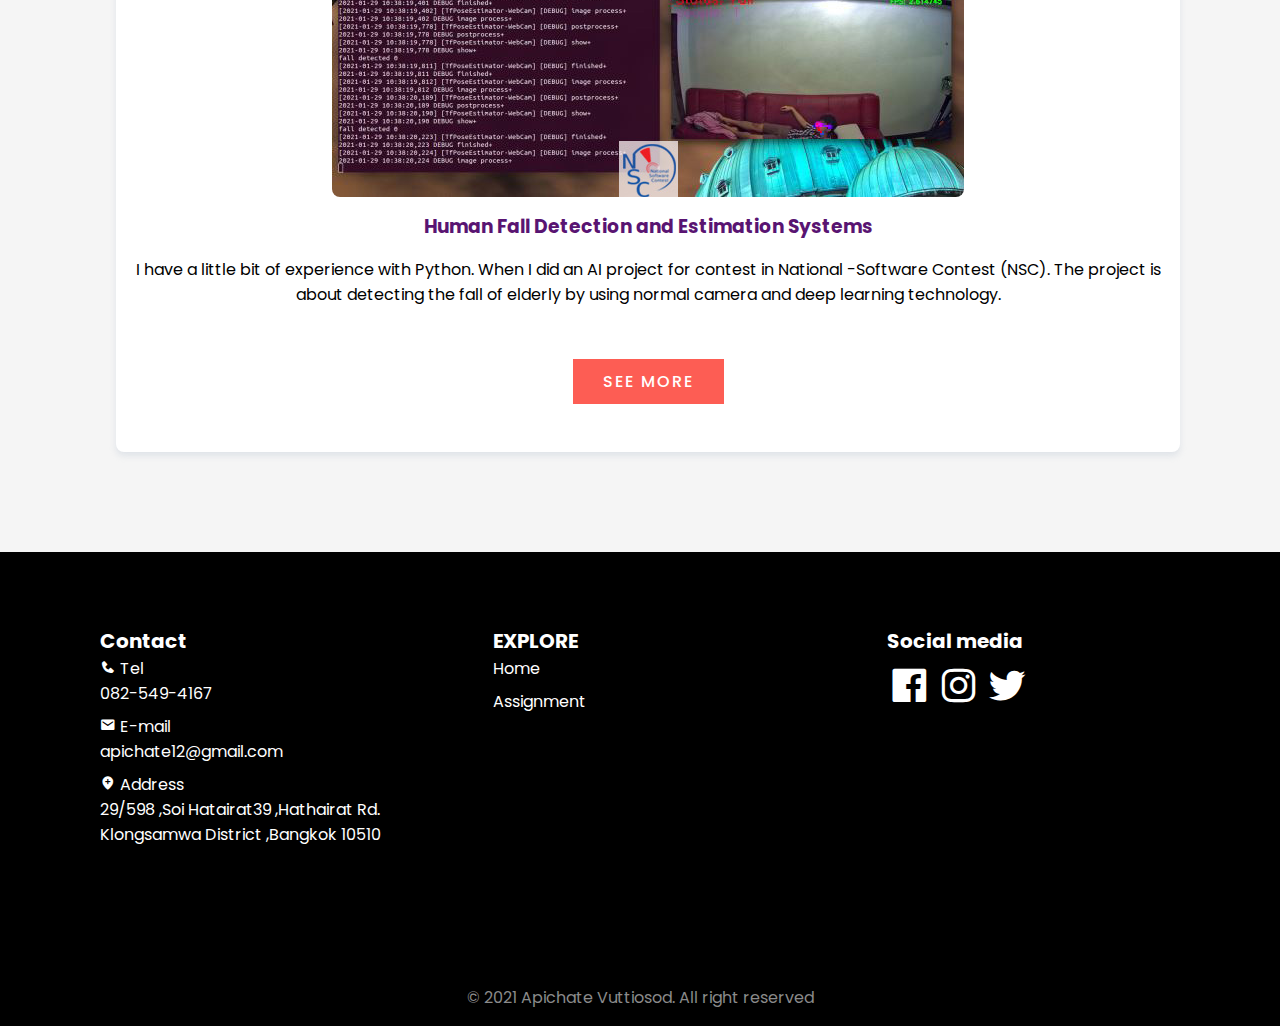
==== commit 3062112b: "Update project.html" ====
--- a/project.html
+++ b/project.html
@@ -54,19 +54,19 @@
                 <img class="assign__pic" src="book.png">
                 <h3 class="services__title3">Design Thinking project: Booking.com</h3>
                 <p class ="services__description">Classroom Project to redesign a  Booking.com application by using the principles of Design Thinking(Empathize, Define, Ideate, Prototype).</p>
-                <a href="https://www.figma.com/file/JAjIXawhHLedbuqpfHHE0v/UXUI-Mid-Project?node-id=0"btn">See More</a>
+                <a href="https://www.figma.com/file/JAjIXawhHLedbuqpfHHE0v/UXUI-Mid-Project?node-id=0"btn" class="btn">See More</a>
             </div>
             <div class="services__data">
                 <img class="assign__pic" src="zcheck.png">
                 <h3 class="services__title3">The Internship project: ZCHECK Redesign project</h3>
                 <p class ="services__description"></p>
-                <a href="https://www.figma.com/file/pjJHukIp7fddpWYIFH4FFM/UX%2FUI"btn">See More</a>
+                <a href="https://www.figma.com/file/pjJHukIp7fddpWYIFH4FFM/UX%2FUI"btn" class="btn">See More</a>
             </div>
             <div class="services__data">
                 <img class="assign__pic" src="gra.JPG">
                 <h3 class="services__title3">Graphic design</h3>
                 <p class ="services__description">I did many Graphic design works.Here my works around 2019-2021.</p>
-                <a href="https://drive.google.com/drive/folders/18sPMv0qWN7cf6qJt-UYywOiHq2ysg9RT?usp=sharing" class="btn">See More</a>
+                <a href="https://drive.google.com/drive/folders/18sPMv0qWN7cf6qJt-UYywOiHq2ysg9RT?usp=sharing" class="btn" class="btn">See More</a>
             </div>
             <div class="services__data">
                 <img class="assign__pic" src="web.JPG">
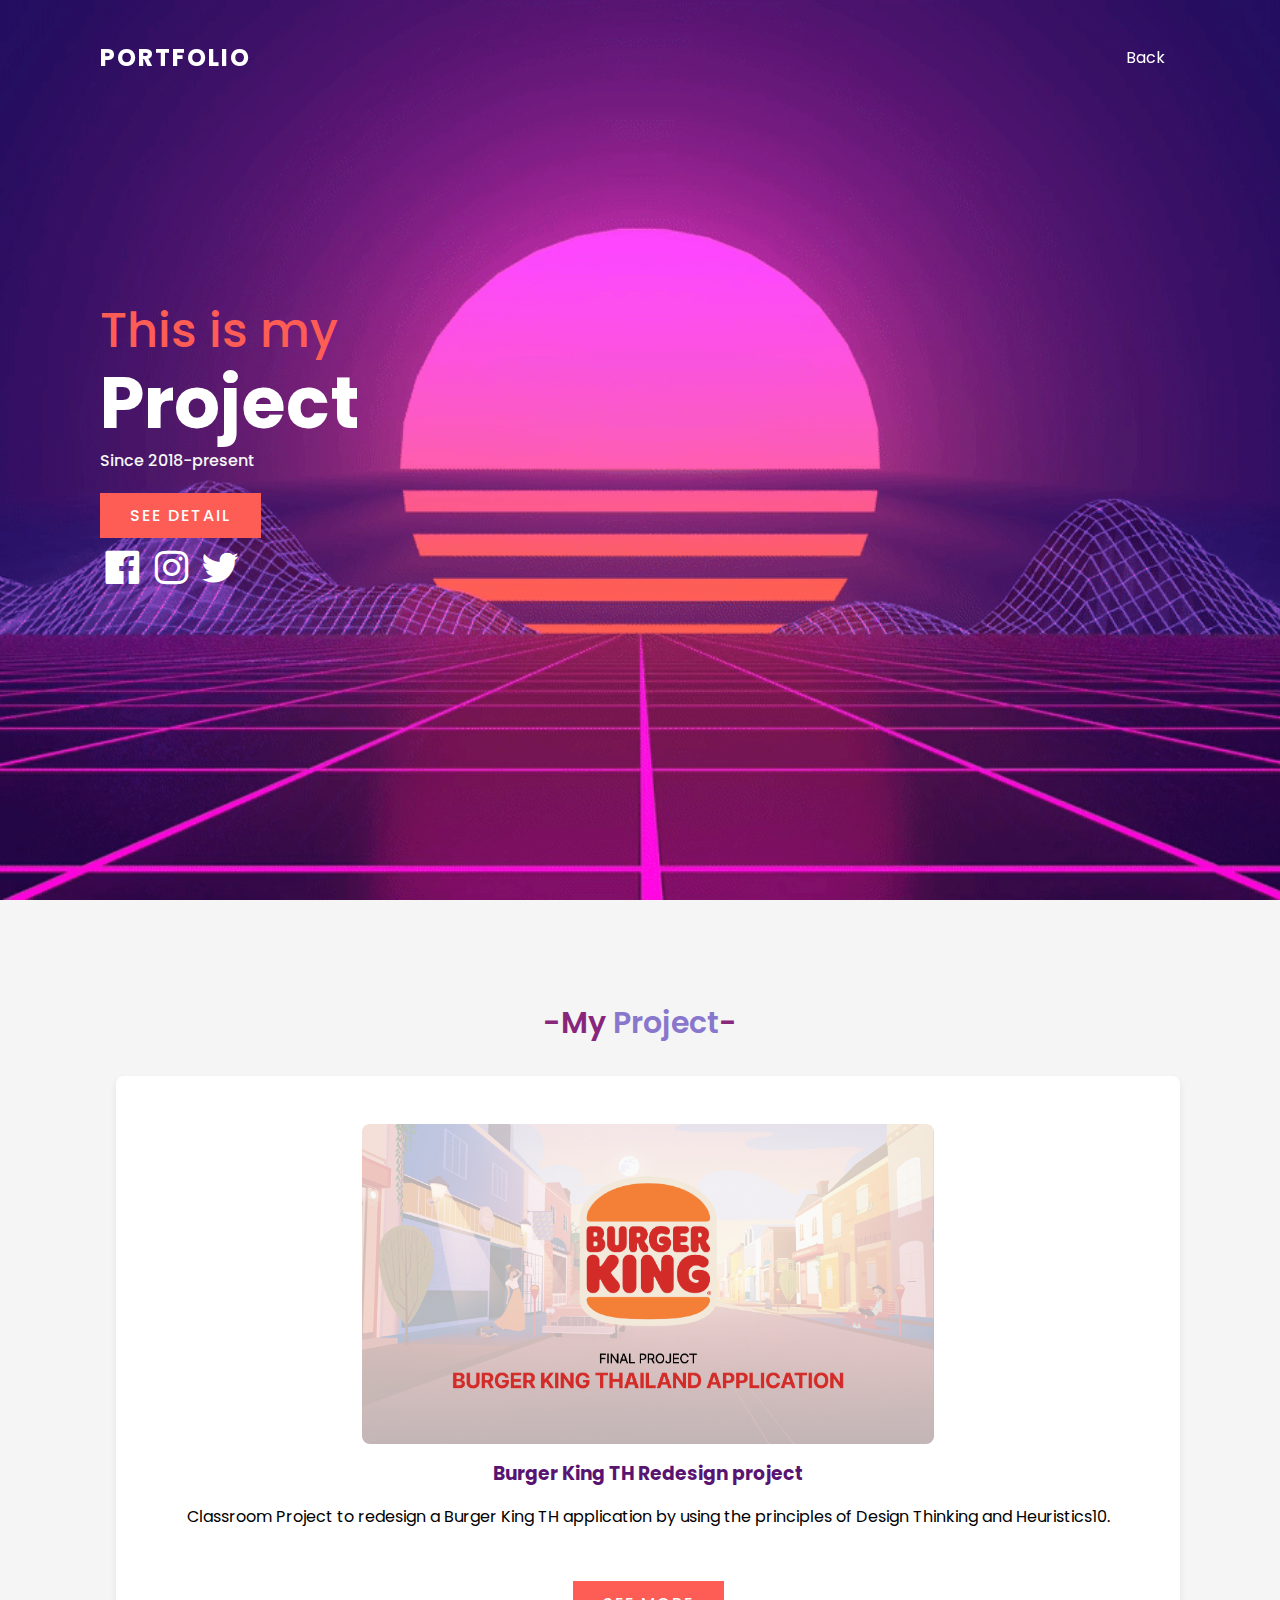
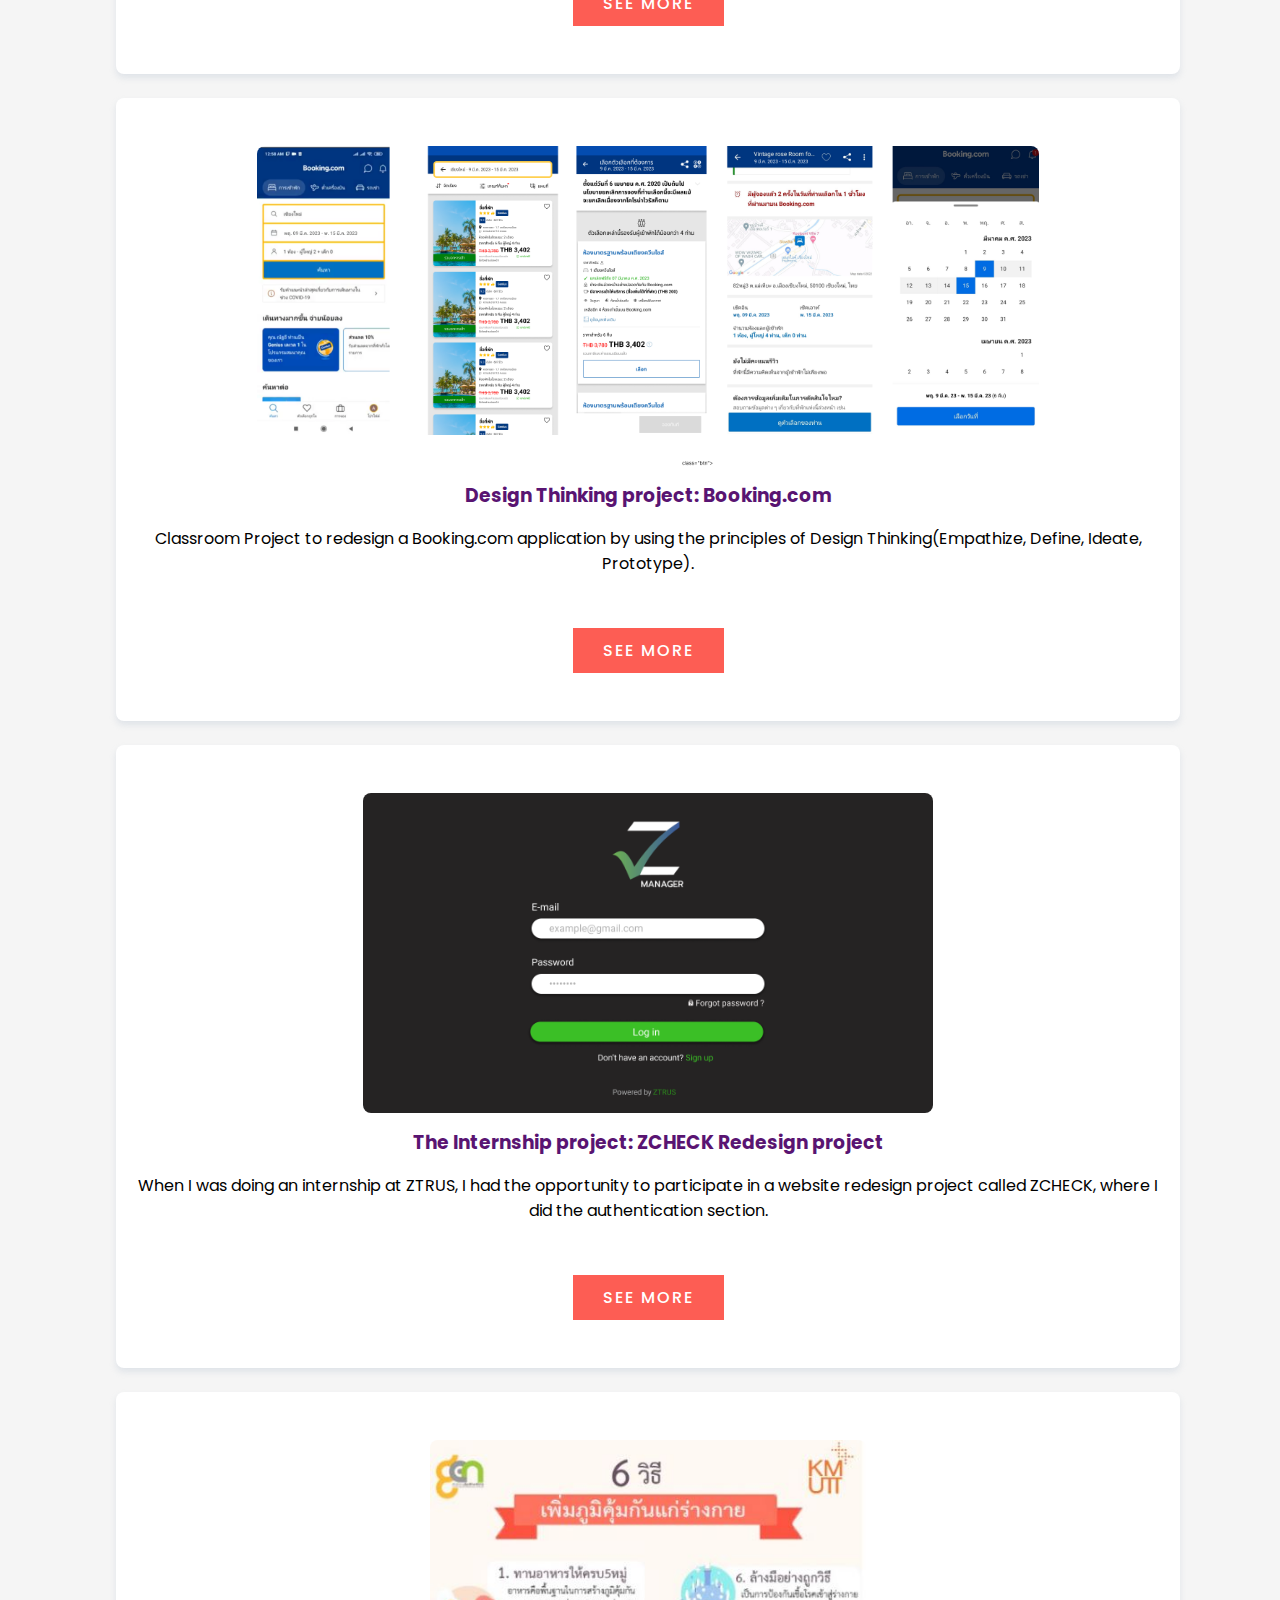
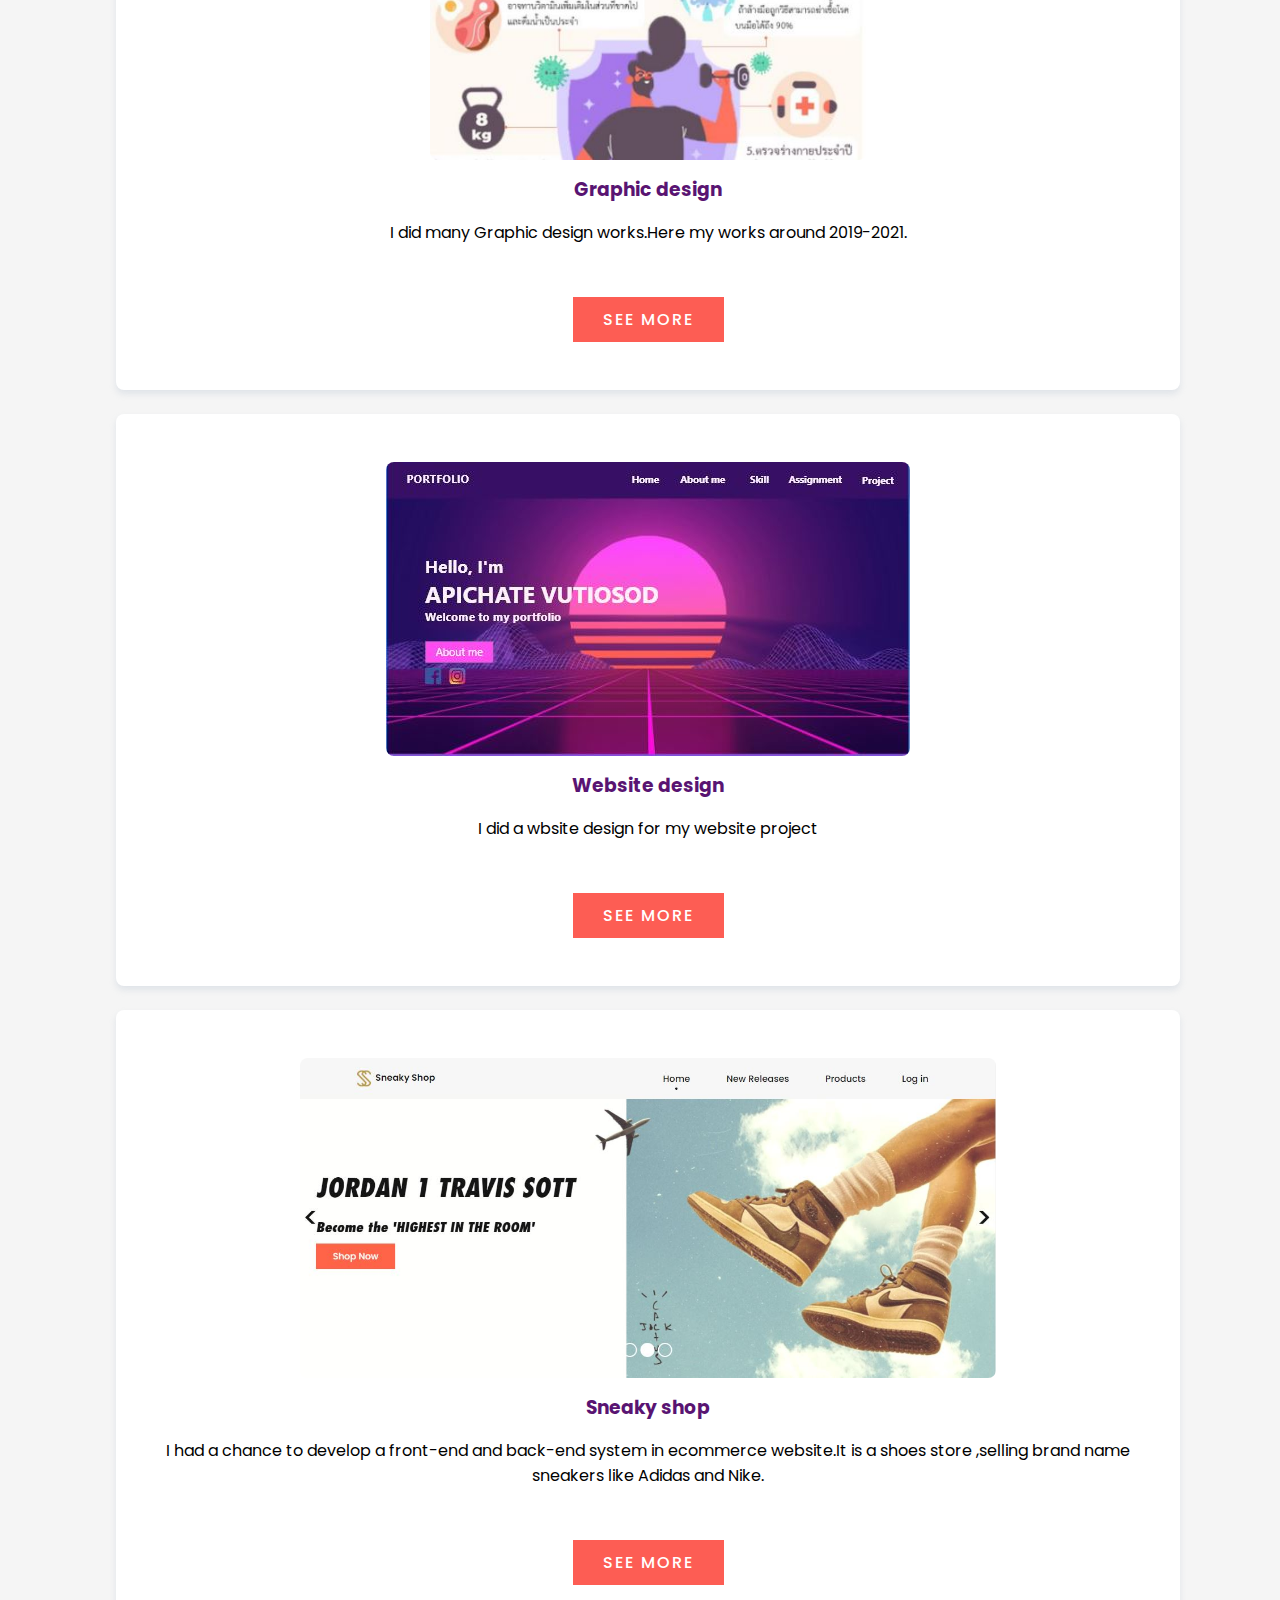
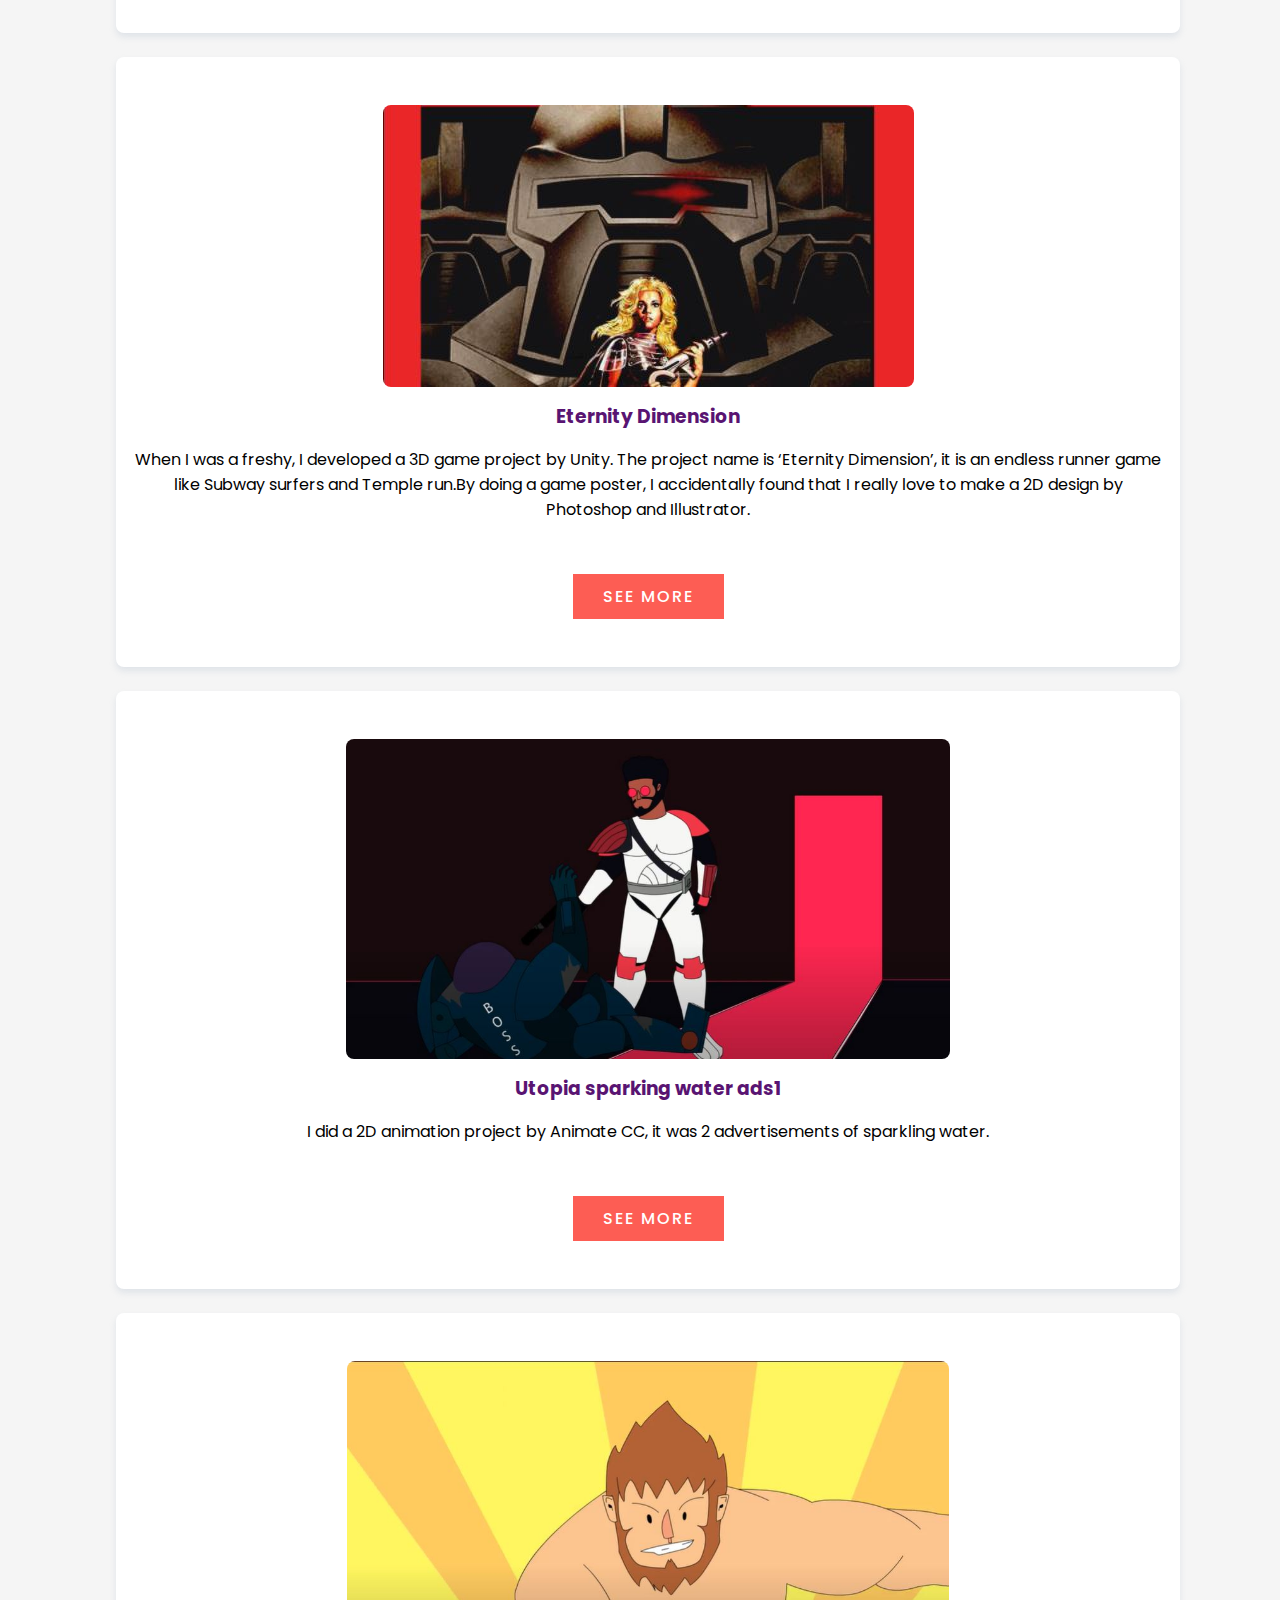
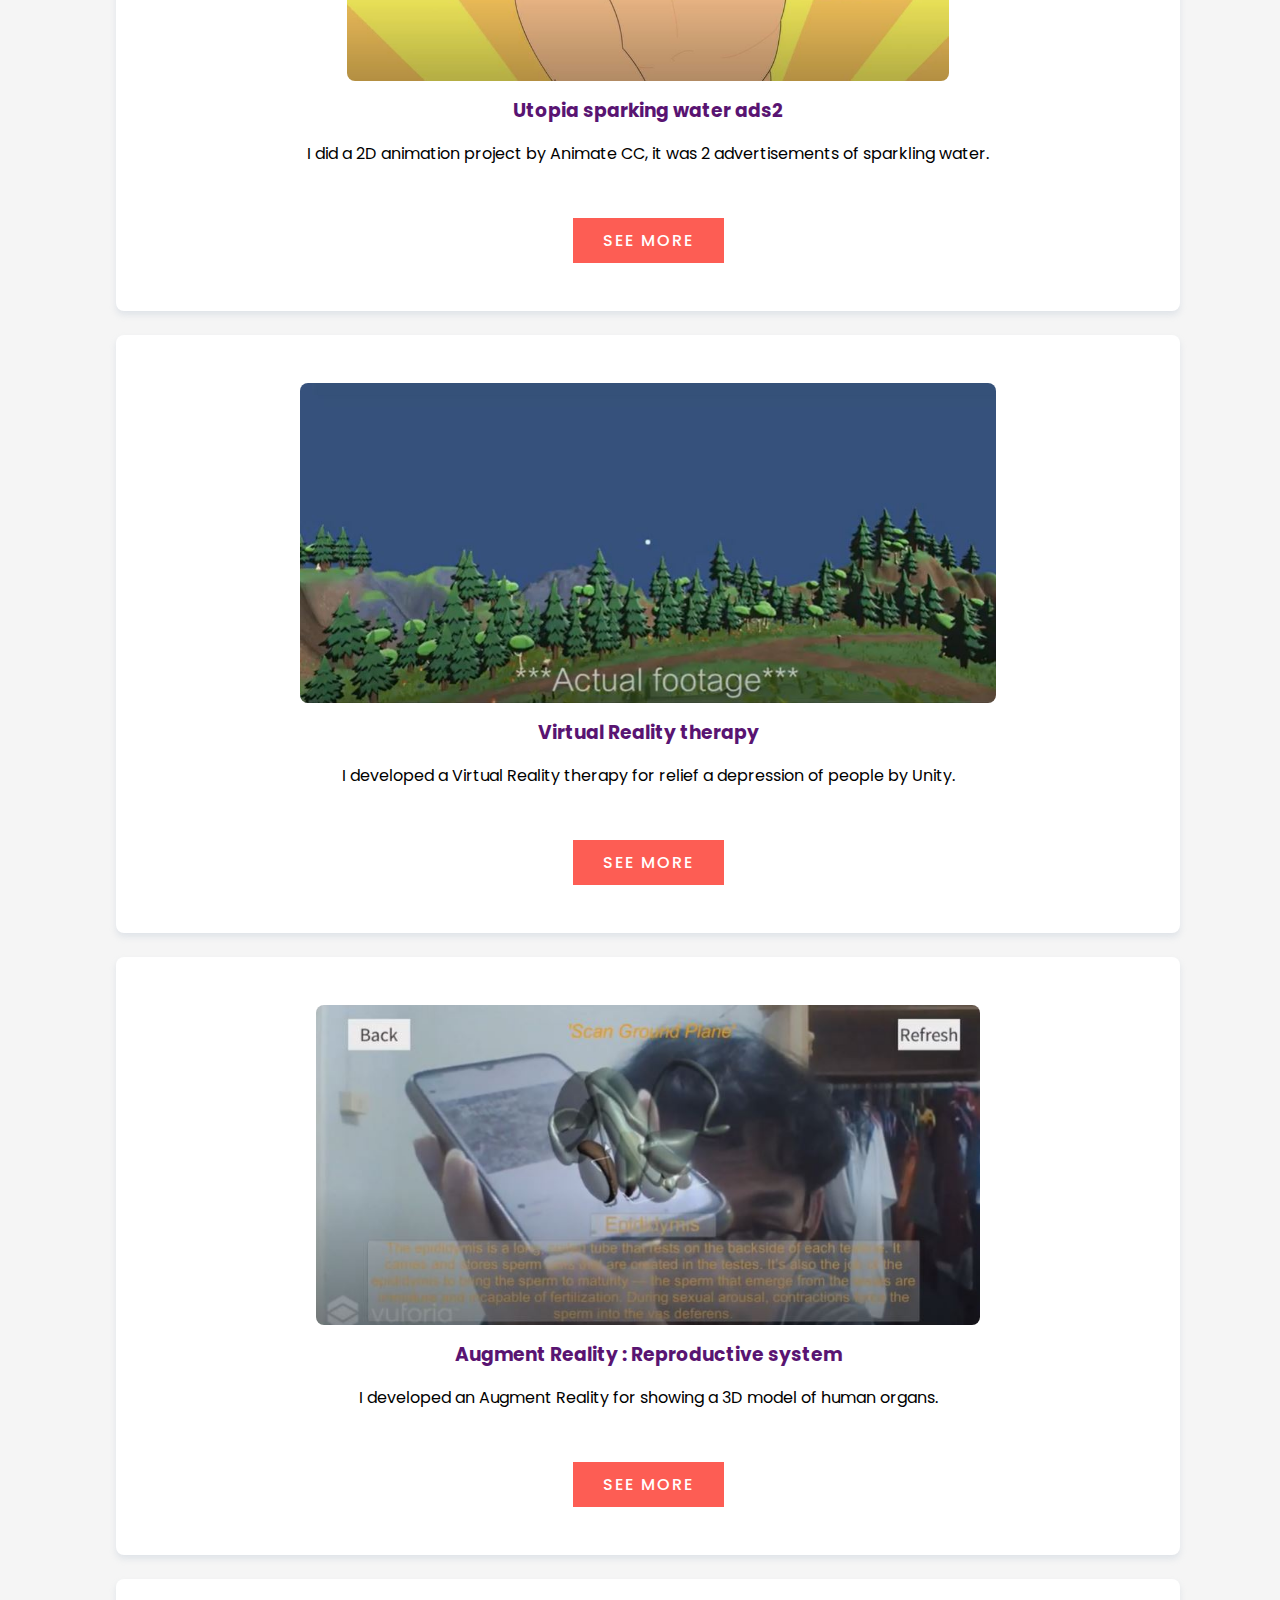
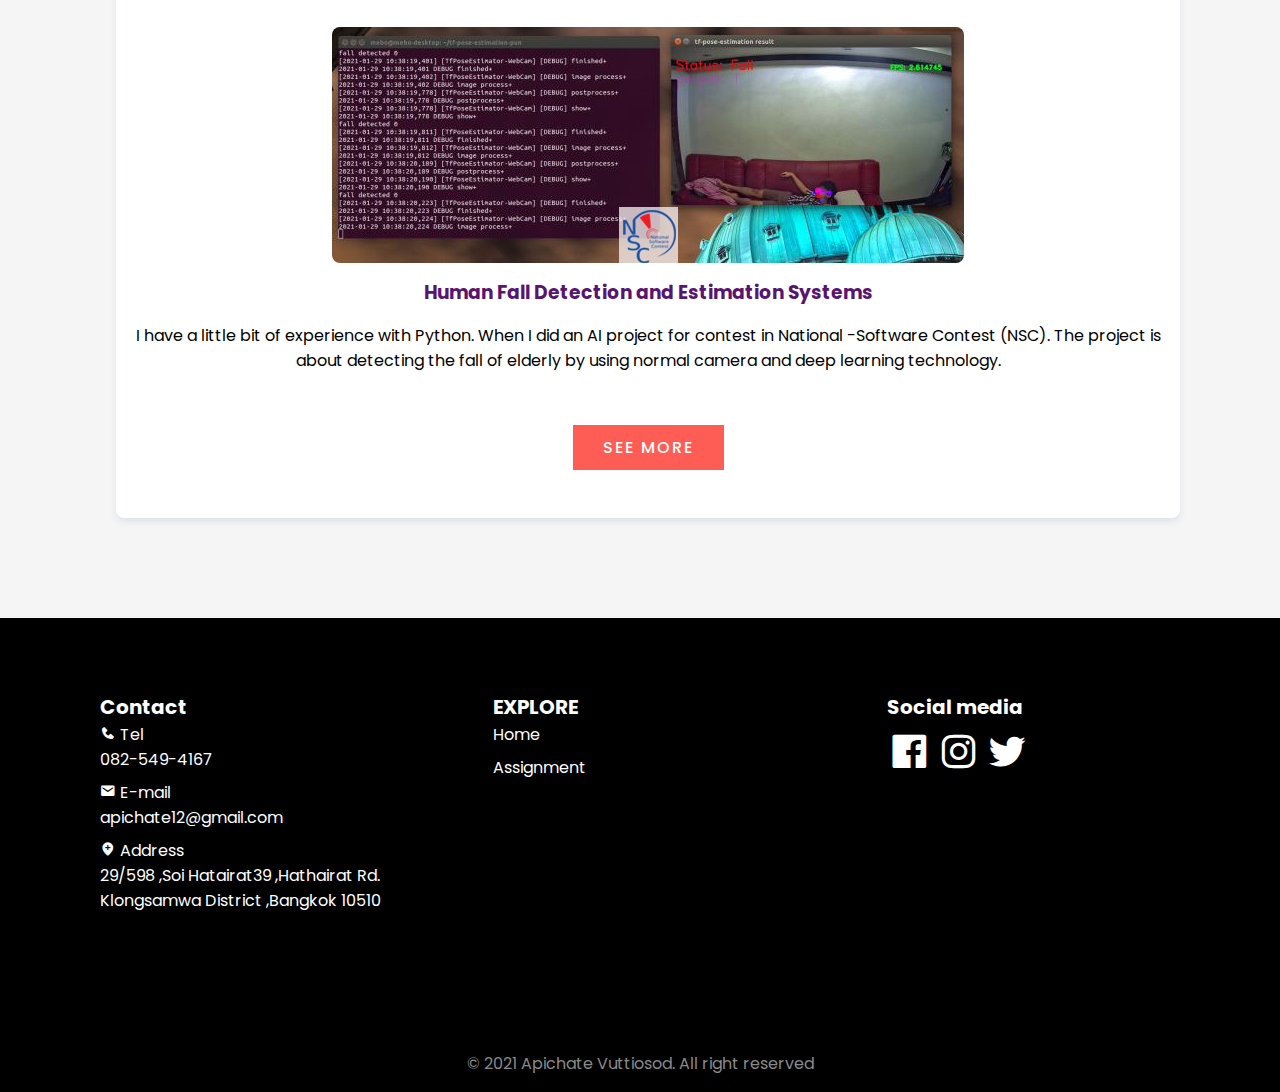
==== commit 476190d7: "Update project.html" ====
--- a/project.html
+++ b/project.html
@@ -59,7 +59,7 @@
             <div class="services__data">
                 <img class="assign__pic" src="zcheck.png">
                 <h3 class="services__title3">The Internship project: ZCHECK Redesign project</h3>
-                <p class ="services__description"></p>
+                <p class ="services__description">When I was doing an internship at ZTRUS, I had the opportunity to participate in a website redesign project called ZCHECK, where I did the authentication section.</p>
                 <a href="https://www.figma.com/file/pjJHukIp7fddpWYIFH4FFM/UX%2FUI"btn" class="btn">See More</a>
             </div>
             <div class="services__data">
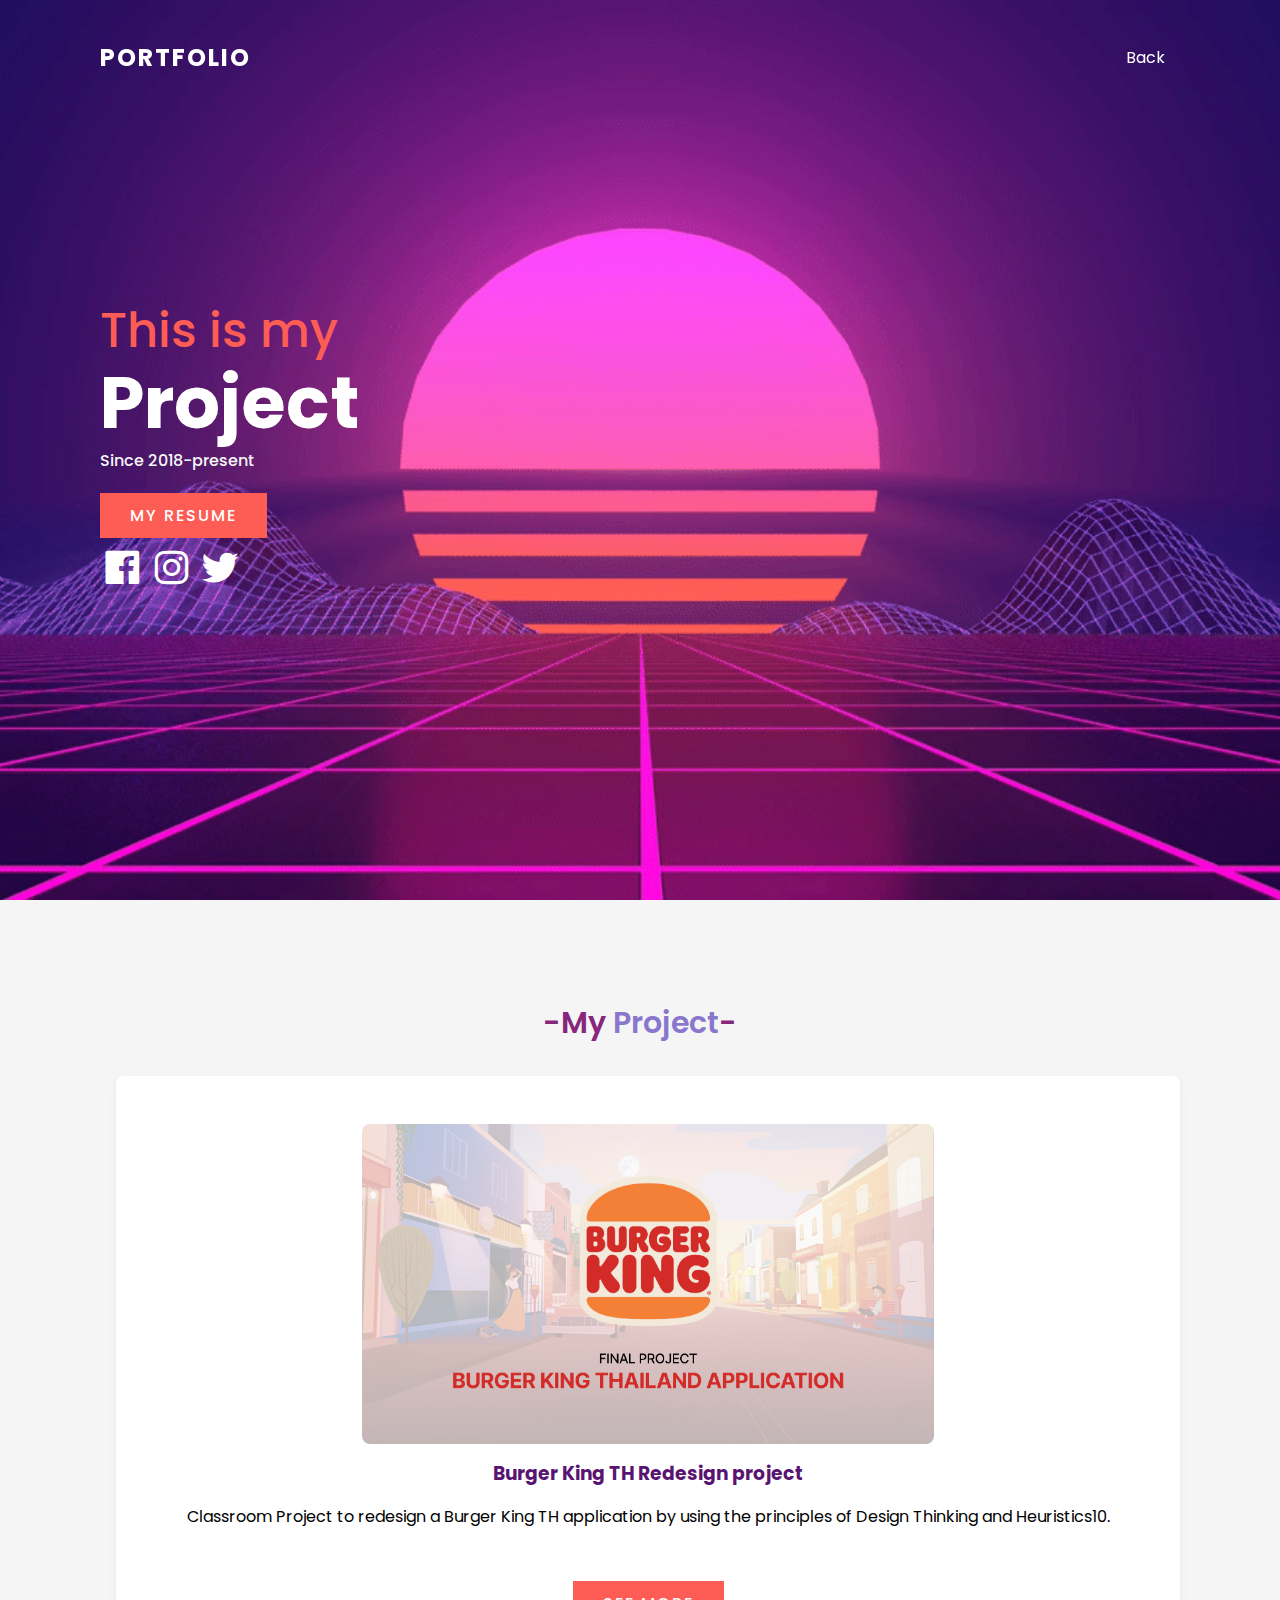
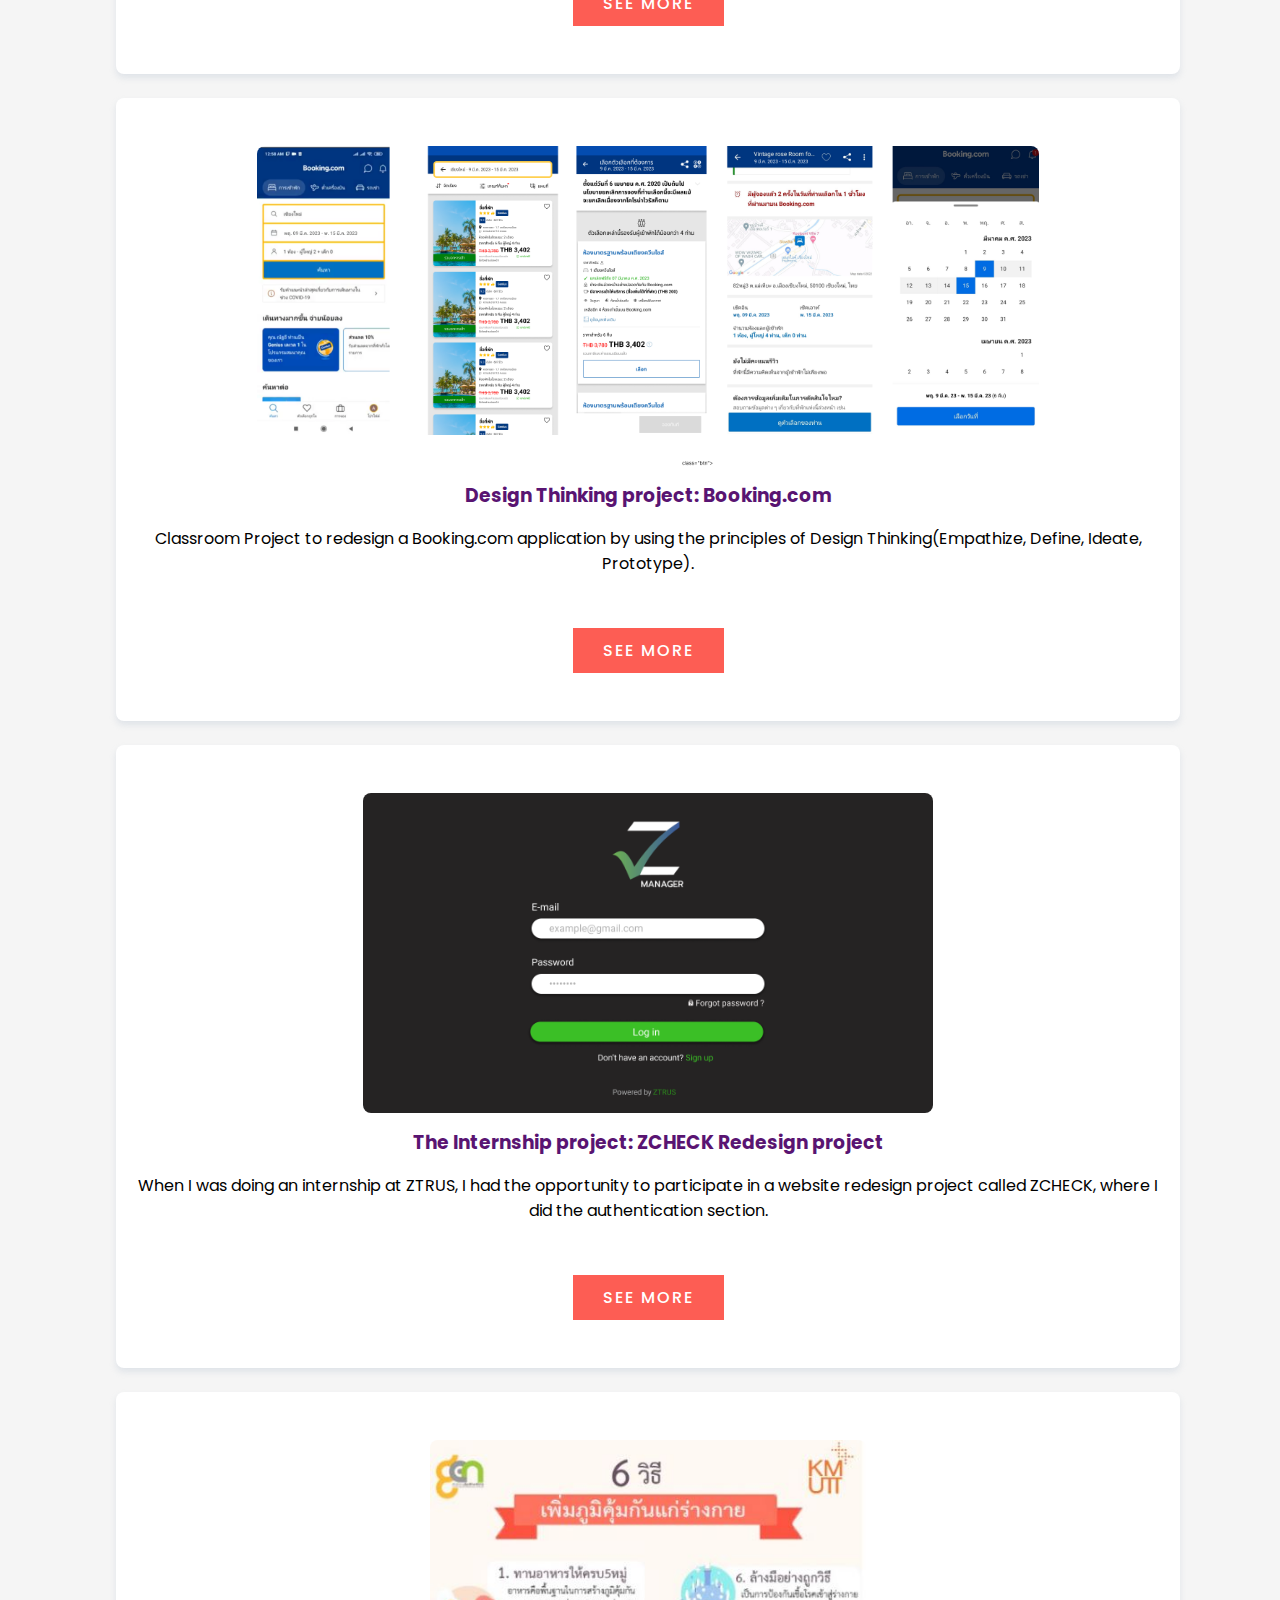
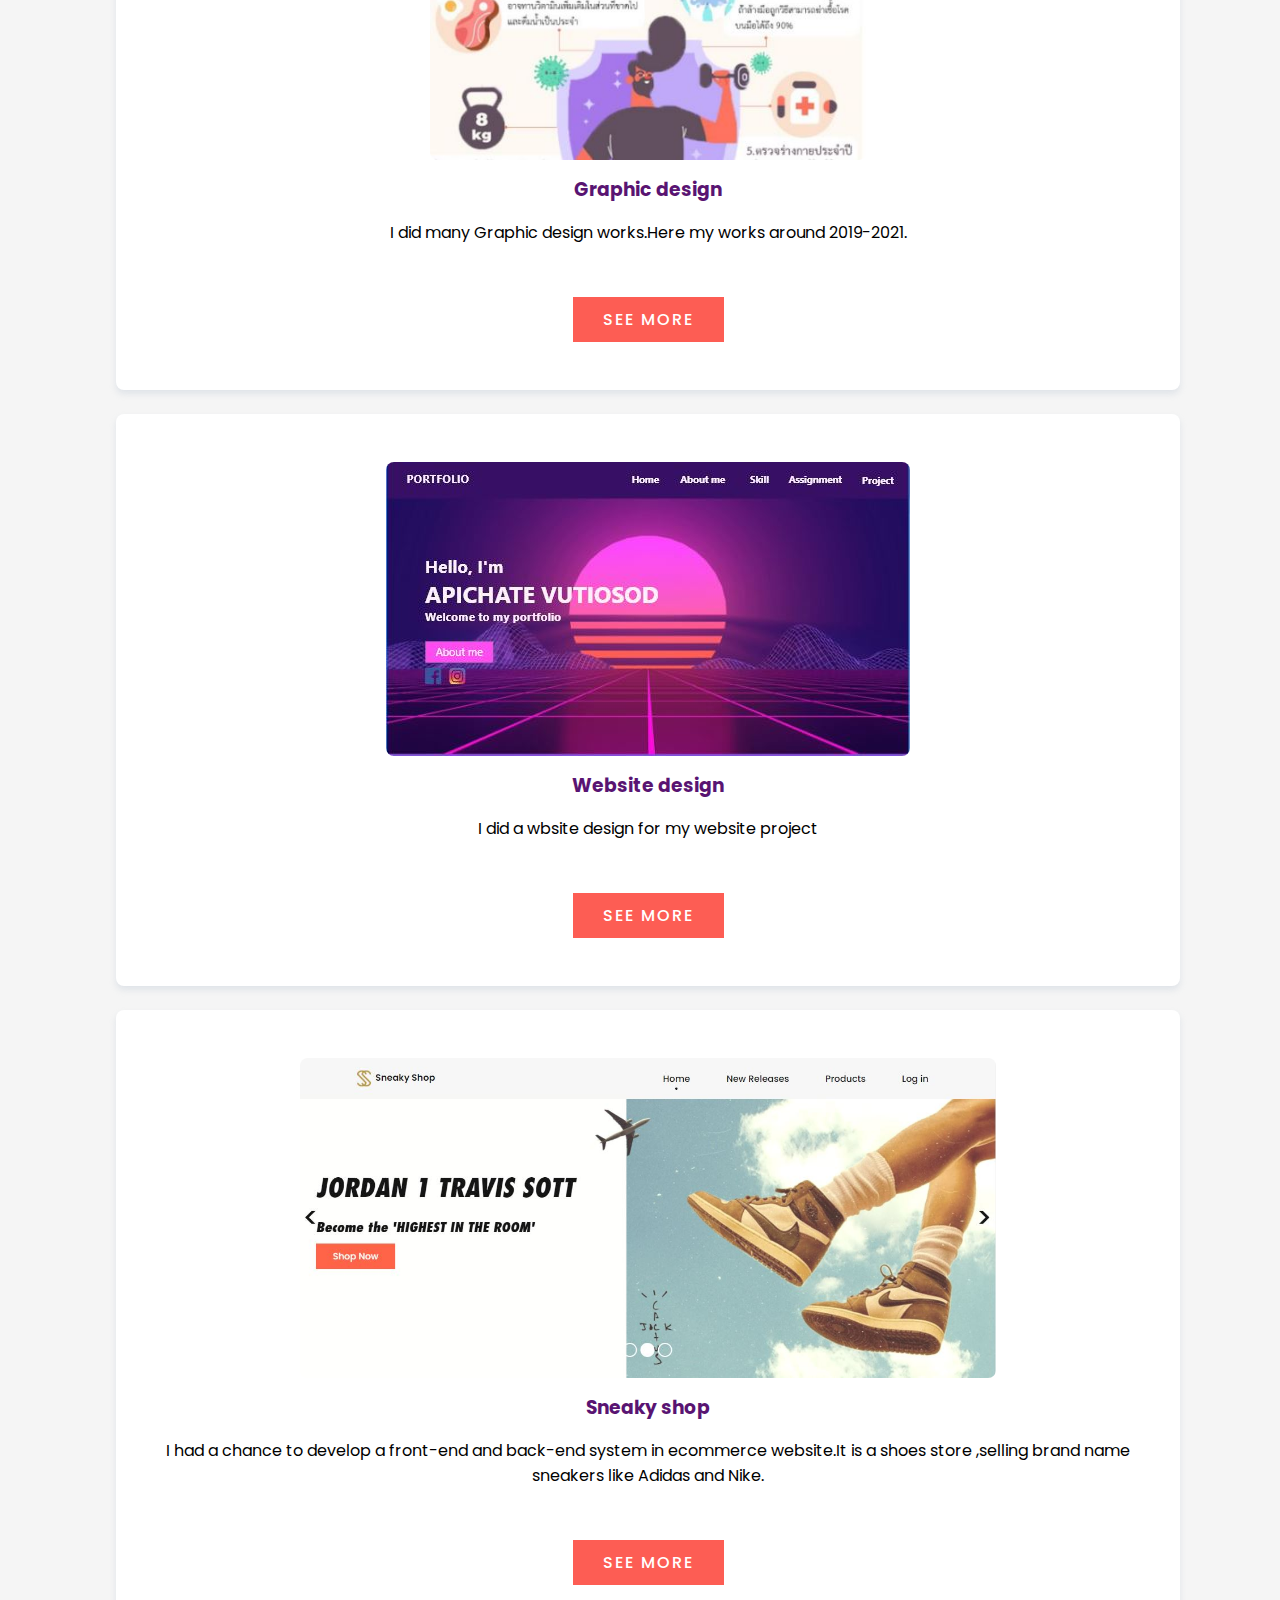
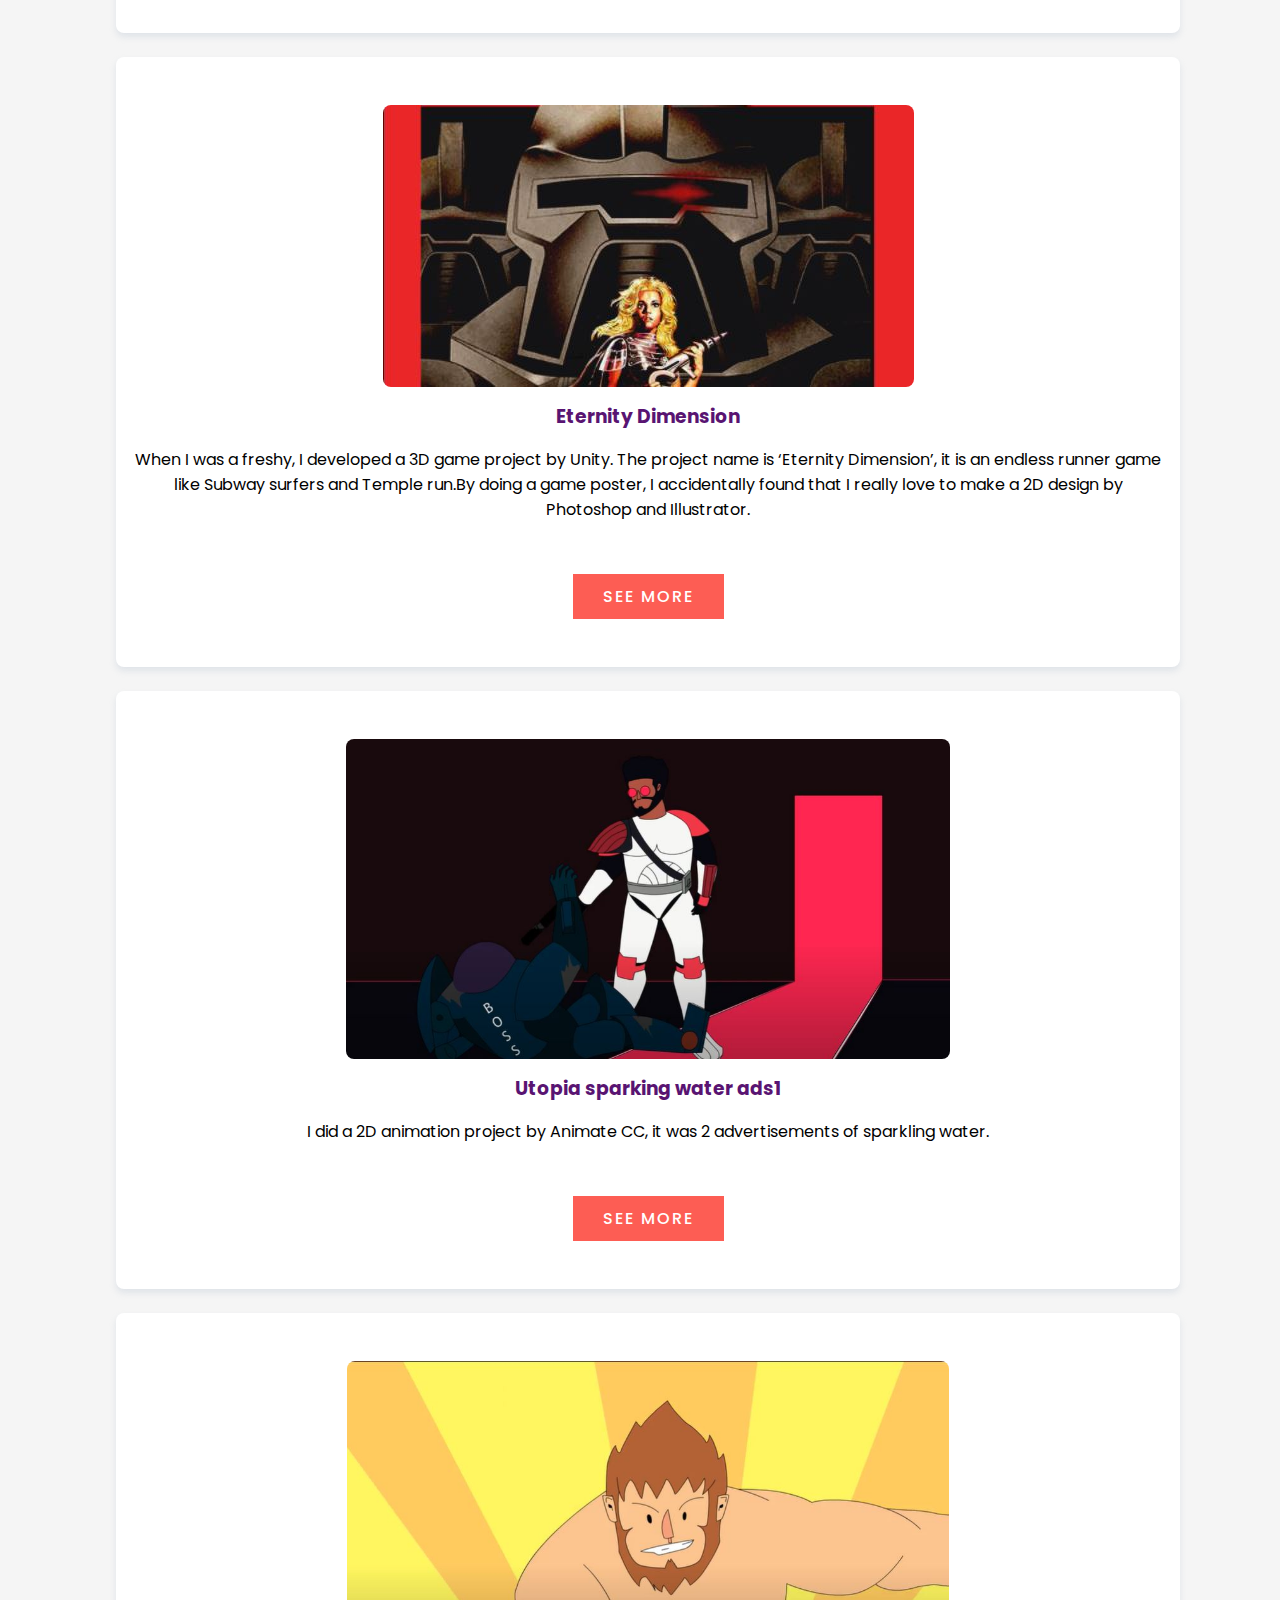
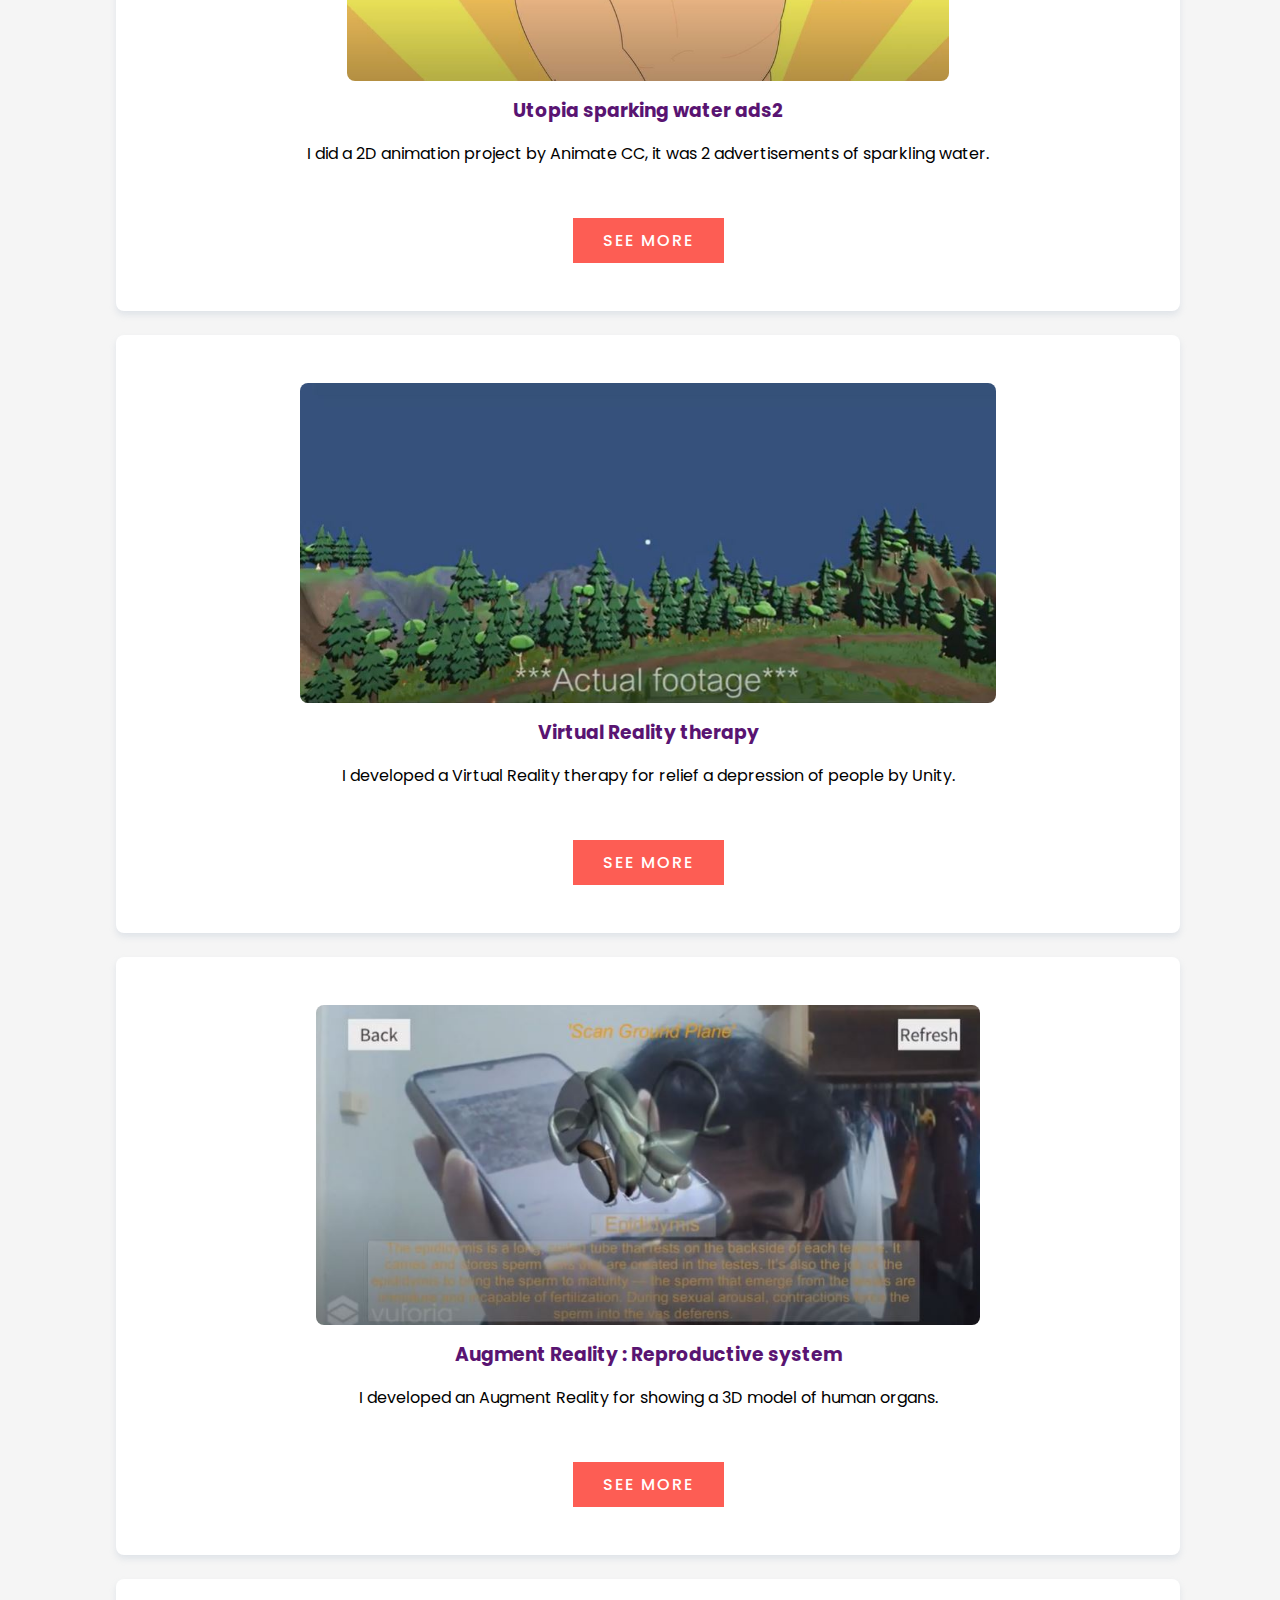
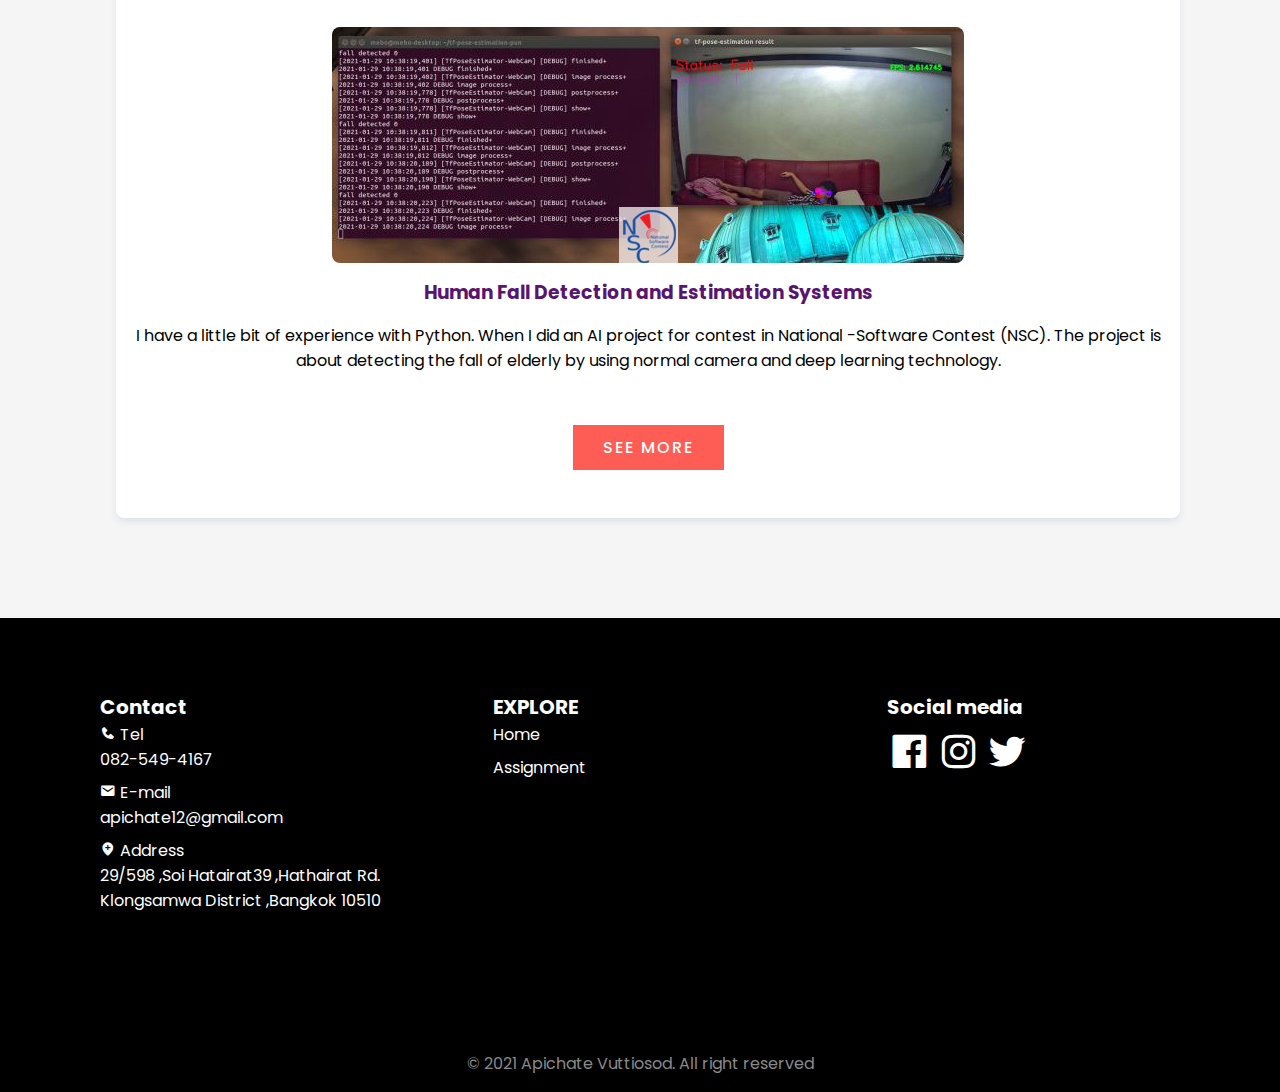
==== commit 5e625ff4: "Update project.html" ====
--- a/project.html
+++ b/project.html
@@ -28,7 +28,7 @@
         <div class="textBox">
             <h2>This is my<br><span class="pink">Project</h2>
             <h3>Since 2018-present</h3>
-            <a href="#skill" class="btn">See Detail</a>
+            <a href="https://drive.google.com/file/d/171CIrBytfIzicO2BjsWnYgEdQjDLM_KA/view?usp=sharing" target="_blank" class="btn">My Resume</a>
             <div class="home_social">
                 <a href="https://www.facebook.com/apichate.vuttiosod/" target="_blank" class="home__social-icon"><i class='bx bxl-facebook-square'></i></a>
                 <a href="https://www.instagram.com/frongy_z/" target="_blank" class="home__social-icon"><i class='bx bxl-instagram'></i></a>
@@ -48,73 +48,73 @@
                 <img class="assign__pic" src="king.png">
                 <h3 class="services__title3">Burger King TH Redesign project</h3>
                 <p class ="services__description">Classroom Project to redesign a  Burger King TH application by using the principles of Design Thinking and Heuristics10.</p>
-                <a href="https://www.figma.com/proto/ci8PG3dCfGc6OOJRVJrHEG/Final-Project-Buger-King-Thailand-657%2C679?node-id=260%3A1069&scaling=min-zoom&page-id=262%3A472&starting-point-node-id=260%3A3687&show-proto-sidebar=1" class="btn">See More</a>
+                <a href="https://www.figma.com/proto/ci8PG3dCfGc6OOJRVJrHEG/Final-Project-Buger-King-Thailand-657%2C679?node-id=260%3A1069&scaling=min-zoom&page-id=262%3A472&starting-point-node-id=260%3A3687&show-proto-sidebar=1" target="_blank" class="btn">See More</a>
             </div>
             <div class="services__data">
                 <img class="assign__pic" src="book.png">
                 <h3 class="services__title3">Design Thinking project: Booking.com</h3>
                 <p class ="services__description">Classroom Project to redesign a  Booking.com application by using the principles of Design Thinking(Empathize, Define, Ideate, Prototype).</p>
-                <a href="https://www.figma.com/file/JAjIXawhHLedbuqpfHHE0v/UXUI-Mid-Project?node-id=0"btn" class="btn">See More</a>
+                <a href="https://www.figma.com/file/JAjIXawhHLedbuqpfHHE0v/UXUI-Mid-Project?node-id=0"btn" target="_blank"  class="btn">See More</a>
             </div>
             <div class="services__data">
                 <img class="assign__pic" src="zcheck.png">
                 <h3 class="services__title3">The Internship project: ZCHECK Redesign project</h3>
                 <p class ="services__description">When I was doing an internship at ZTRUS, I had the opportunity to participate in a website redesign project called ZCHECK, where I did the authentication section.</p>
-                <a href="https://www.figma.com/file/pjJHukIp7fddpWYIFH4FFM/UX%2FUI"btn" class="btn">See More</a>
+                <a href="https://www.figma.com/file/pjJHukIp7fddpWYIFH4FFM/UX%2FUI"btn" target="_blank" class="btn">See More</a>
             </div>
             <div class="services__data">
                 <img class="assign__pic" src="gra.JPG">
                 <h3 class="services__title3">Graphic design</h3>
                 <p class ="services__description">I did many Graphic design works.Here my works around 2019-2021.</p>
-                <a href="https://drive.google.com/drive/folders/18sPMv0qWN7cf6qJt-UYywOiHq2ysg9RT?usp=sharing" class="btn" class="btn">See More</a>
+                <a href="https://drive.google.com/drive/folders/18sPMv0qWN7cf6qJt-UYywOiHq2ysg9RT?usp=sharing" target="_blank" class="btn" class="btn">See More</a>
             </div>
             <div class="services__data">
                 <img class="assign__pic" src="web.JPG">
                 <h3 class="services__title3">Website design</h3>
                 <p class ="services__description">I did a wbsite design for my website project</p>
-                <a href="https://drive.google.com/drive/folders/1VZEP7x8_qX1UwWi5lYWkeJFKpO0S7Bua?usp=sharing" class="btn">See More</a>
+                <a href="https://drive.google.com/drive/folders/1VZEP7x8_qX1UwWi5lYWkeJFKpO0S7Bua?usp=sharing" target="_blank" class="btn">See More</a>
             </div>
             <div class="services__data">
                 <img class="assign__pic" src="shop.JPG">
                 <h3 class="services__title3">Sneaky shop</h3>
                 <p class ="services__description">I had a chance to develop a front-end and back-end system in ecommerce website.It is a shoes store ,selling brand name sneakers like Adidas and Nike.  </p>
-                <a href="https://sneaky-shop.ml/index_login.html" class="btn">See More</a>
+                <a href="https://sneaky-shop.ml/index_login.html" target="_blank" class="btn">See More</a>
             </div>
             <div class="services__data">
                 <img class="assign__pic" src="post.JPG">
                 <h3 class="services__title3">Eternity Dimension</h3>
                 <p class ="services__description">When I was a freshy, I developed a 3D game project by Unity. The project name is ‘Eternity Dimension’, it is an endless runner game like Subway surfers and Temple run.By doing a game poster, I accidentally found that I really love to make a 2D design by Photoshop and Illustrator.</p>
-                <a href="https://drive.google.com/drive/folders/1s-oMybtwXHmUOJSaAEQ9Urw2LD9C6fR8?usp=sharing" class="btn">See More</a>
+                <a href="https://drive.google.com/drive/folders/1s-oMybtwXHmUOJSaAEQ9Urw2LD9C6fR8?usp=sharing" target="_blank" class="btn">See More</a>
             </div>
             <div class="services__data">
                 <img class="assign__pic" src="anime1.JPG">
                 <h3 class="services__title3">Utopia sparking water ads1</h3>
                 <p class ="services__description">I did a 2D animation project by Animate CC, it was 2 advertisements of sparkling water. </p>
-                <a href="https://drive.google.com/file/d/1JKlTzq8IW_oe-JpLM5tlAB_hDV7xWh6H/view?usp=sharing" class="btn">See More</a>
+                <a href="https://drive.google.com/file/d/1JKlTzq8IW_oe-JpLM5tlAB_hDV7xWh6H/view?usp=sharing" target="_blank" class="btn">See More</a>
             </div>
             <div class="services__data">
                 <img class="assign__pic" src="anime2.JPG">
                 <h3 class="services__title3">Utopia sparking water ads2</h3>
                 <p class ="services__description">I did a 2D animation project by Animate CC, it was 2 advertisements of sparkling water. </p>
-                <a href="https://drive.google.com/file/d/1GKRfRON6Ak25JspGvga9kcfbF8XSQiDQ/view?usp=sharing" class="btn">See More</a>
+                <a href="https://drive.google.com/file/d/1GKRfRON6Ak25JspGvga9kcfbF8XSQiDQ/view?usp=sharing" target="_blank" class="btn">See More</a>
             </div>
             <div class="services__data">
                 <img class="assign__pic" src="vr.JPG">
                 <h3 class="services__title3">Virtual Reality therapy </h3>
                 <p class ="services__description">I developed a Virtual Reality therapy for relief a depression of people by Unity.</p>
-                <a href="https://drive.google.com/file/d/1IKjzWmrNlE8Qa4rXWYuxVw3qdmJi7WTD/view?usp=sharing" class="btn">See More</a>
+                <a href="https://drive.google.com/file/d/1IKjzWmrNlE8Qa4rXWYuxVw3qdmJi7WTD/view?usp=sharing" target="_blank" class="btn">See More</a>
             </div>
             <div class="services__data">
                 <img class="assign__pic" src="ar.JPG">
                 <h3 class="services__title3">Augment Reality : Reproductive system</h3>
                 <p class ="services__description">I developed an Augment  Reality for showing a 3D model of human organs.</p>
-                <a href="https://drive.google.com/file/d/1wsyxBquo2RhNSjuBzpMCFN8wLqCL0SRp/view?usp=sharing" class="btn">See More</a>
+                <a href="https://drive.google.com/file/d/1wsyxBquo2RhNSjuBzpMCFN8wLqCL0SRp/view?usp=sharing" target="_blank" class="btn">See More</a>
             </div>
             <div class="services__data">
                 <img class="assign__pic" src="Capture.JPG">
                 <h3 class="services__title3">Human Fall Detection and Estimation Systems</h3>
                 <p class ="services__description">I have a little bit of experience with Python. When I did an AI project for contest in National -Software Contest (NSC). The project is about detecting the fall of elderly by using normal camera and deep learning technology. </p>
-                <a href="https://drive.google.com/drive/folders/1kUnkYfOgPLjc_t3td2mBzvINTGxOLMnW?usp=sharing" class="btn">See More</a>
+                <a href="https://drive.google.com/drive/folders/1kUnkYfOgPLjc_t3td2mBzvINTGxOLMnW?usp=sharing" target="_blank" class="btn">See More</a>
             </div>
 
         </div>
